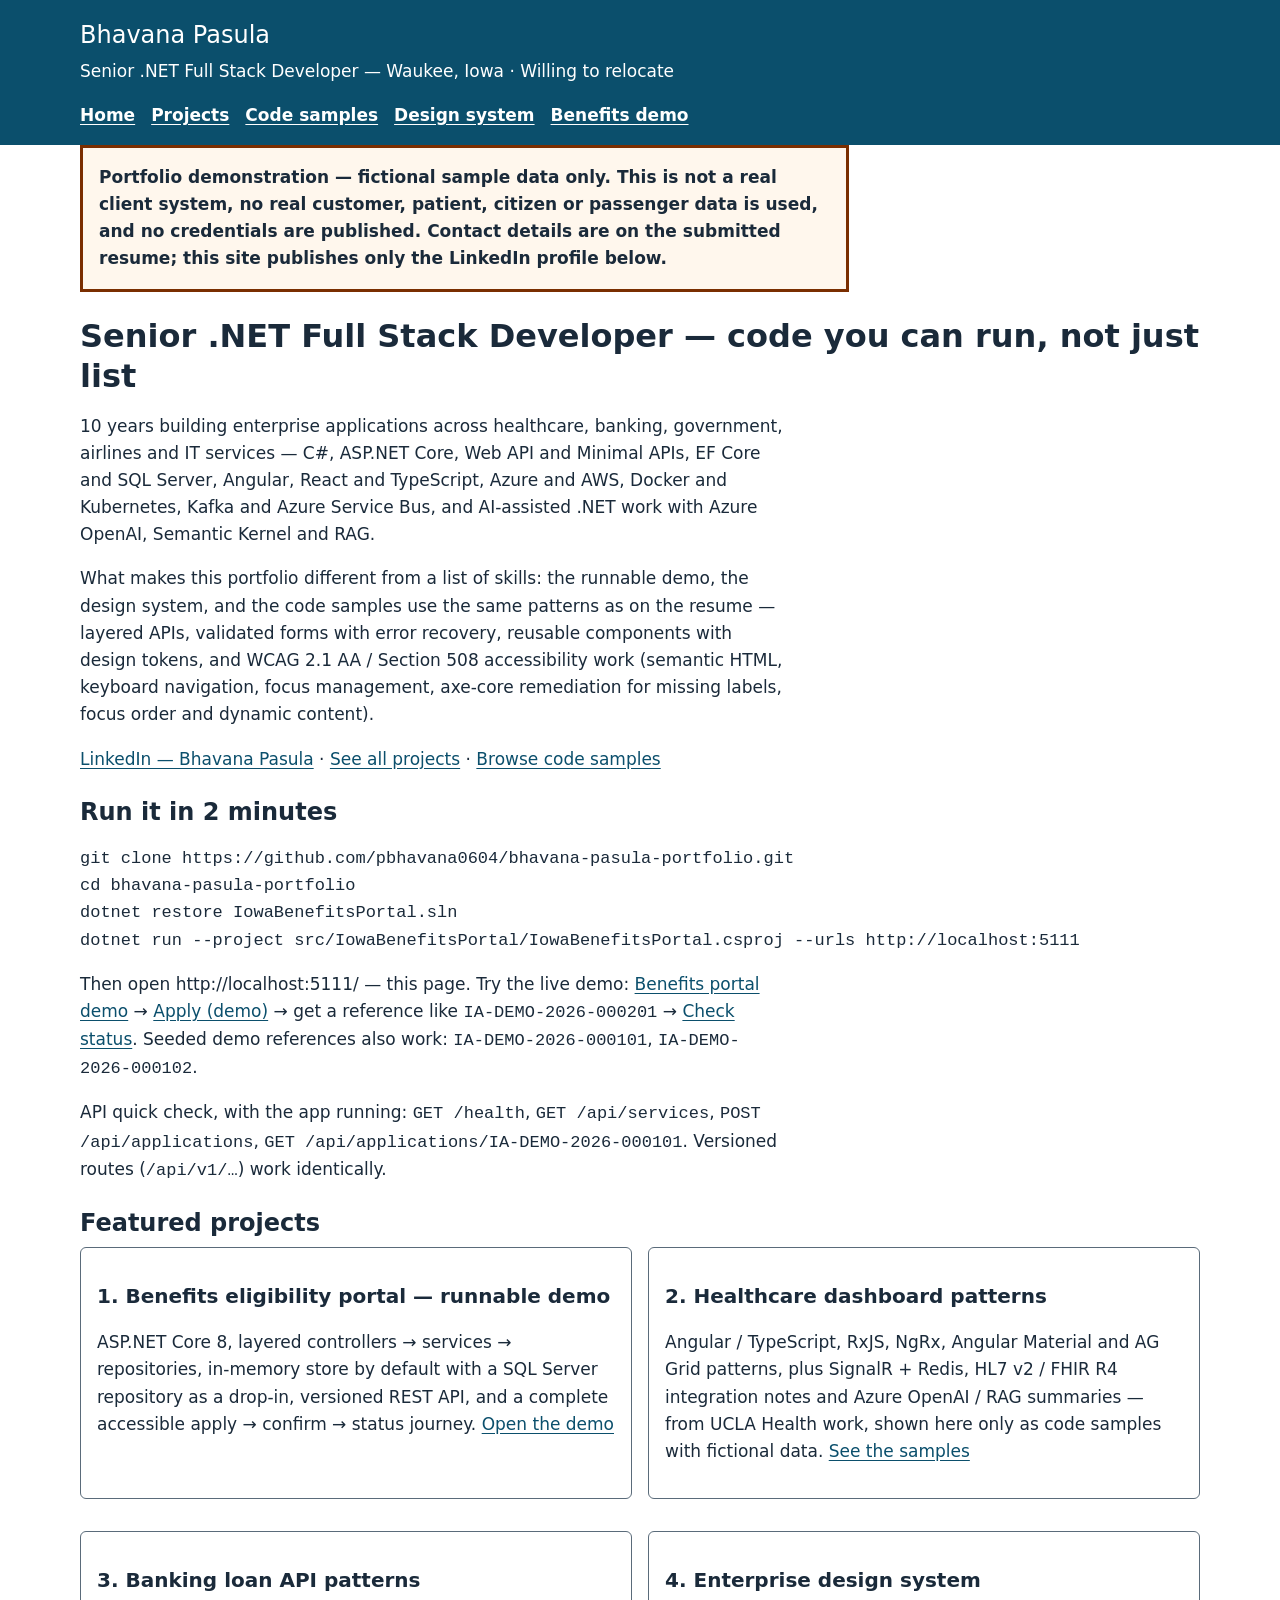
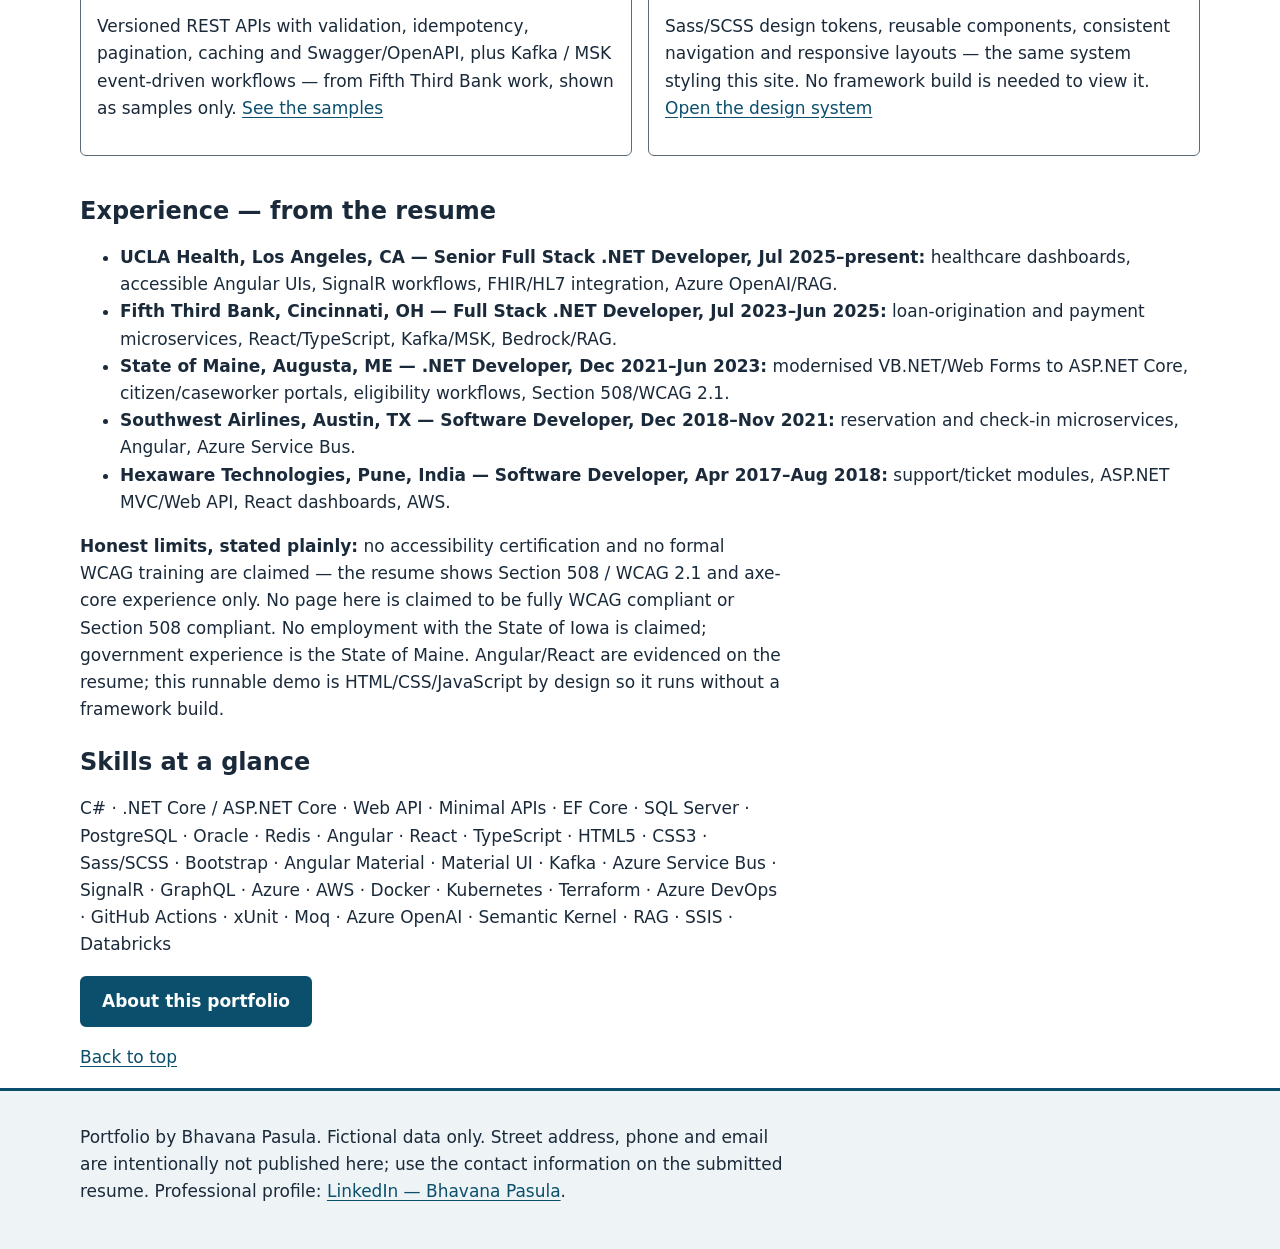
==== src/IowaBenefitsPortal/wwwroot/index.html @ 1b8d2eaa "General portfolio: portfolio home, projects and code samples, runnable benefits demo, design system" ====
<!DOCTYPE html>
<html lang="en">
<head>
<meta charset="utf-8">
<meta name="viewport" content="width=device-width, initial-scale=1">
<title>Bhavana Pasula — Senior .NET Full Stack Developer | Portfolio &amp; Code Samples</title>
<meta name="description" content="Portfolio and code samples by Bhavana Pasula, Senior .NET Full Stack Developer: ASP.NET Core APIs, accessible front-end and design systems, SQL Server, and sample projects from healthcare, banking, government, airline and IT services work. Fictional sample data only.">
<link rel="stylesheet" href="css/main.css">
</head>
<body>
<a class="skip-link" href="#main-content">Skip to main content</a>
<header class="site-header">
  <div class="container">
    <p class="site-title">Bhavana Pasula</p>
    <p class="site-tagline">Senior .NET Full Stack Developer — Waukee, Iowa · Willing to relocate</p>
    <nav class="main-nav" aria-label="Primary">
      <ul>
        <li><a href="index.html" aria-current="page">Home</a></li>
        <li><a href="projects.html">Projects</a></li>
        <li><a href="code-samples.html">Code samples</a></li>
        <li><a href="design-system.html">Design system</a></li>
        <li><a href="benefits.html">Benefits demo</a></li>
      </ul>
    </nav>
  </div>
</header>
<main id="main-content" class="container">
  <p class="demo-notice" role="note">Portfolio demonstration — fictional sample data only. This is not a real client system, no real customer, patient, citizen or passenger data is used, and no credentials are published. Contact details are on the submitted resume; this site publishes only the LinkedIn profile below.</p>
  <h1>Senior .NET Full Stack Developer — code you can run, not just list</h1>
  <p>10 years building enterprise applications across healthcare, banking, government, airlines and IT services — C#, ASP.NET Core, Web API and Minimal APIs, EF Core and SQL Server, Angular, React and TypeScript, Azure and AWS, Docker and Kubernetes, Kafka and Azure Service Bus, and AI-assisted .NET work with Azure OpenAI, Semantic Kernel and RAG.</p>
  <p>What makes this portfolio different from a list of skills: the runnable demo, the design system, and the code samples use the same patterns as on the resume — layered APIs, validated forms with error recovery, reusable components with design tokens, and WCAG 2.1 AA / Section 508 accessibility work (semantic HTML, keyboard navigation, focus management, axe-core remediation for missing labels, focus order and dynamic content).</p>
  <p><a href="https://www.linkedin.com/in/bhavana2708/">LinkedIn — Bhavana Pasula</a> · <a href="projects.html">See all projects</a> · <a href="code-samples.html">Browse code samples</a></p>
  <h2>Run it in 2 minutes</h2>
  <pre><code>git clone https://github.com/pbhavana0604/bhavana-pasula-portfolio.git
cd bhavana-pasula-portfolio
dotnet restore IowaBenefitsPortal.sln
dotnet run --project src/IowaBenefitsPortal/IowaBenefitsPortal.csproj --urls http://localhost:5111</code></pre>
  <p>Then open http://localhost:5111/ — this page. Try the live demo: <a href="benefits.html">Benefits portal demo</a> → <a href="apply.html">Apply (demo)</a> → get a reference like <code>IA-DEMO-2026-000201</code> → <a href="status.html">Check status</a>. Seeded demo references also work: <code>IA-DEMO-2026-000101</code>, <code>IA-DEMO-2026-000102</code>.</p>
  <p>API quick check, with the app running: <code>GET /health</code>, <code>GET /api/services</code>, <code>POST /api/applications</code>, <code>GET /api/applications/IA-DEMO-2026-000101</code>. Versioned routes (<code>/api/v1/…</code>) work identically.</p>
  <h2>Featured projects</h2>
  <div class="card-grid">
    <article class="card"><h3>1. Benefits eligibility portal — runnable demo</h3><p>ASP.NET Core 8, layered controllers → services → repositories, in-memory store by default with a SQL Server repository as a drop-in, versioned REST API, and a complete accessible apply → confirm → status journey. <a href="benefits.html">Open the demo</a></p></article>
    <article class="card"><h3>2. Healthcare dashboard patterns</h3><p>Angular / TypeScript, RxJS, NgRx, Angular Material and AG Grid patterns, plus SignalR + Redis, HL7 v2 / FHIR R4 integration notes and Azure OpenAI / RAG summaries — from UCLA Health work, shown here only as code samples with fictional data. <a href="code-samples.html#healthcare">See the samples</a></p></article>
    <article class="card"><h3>3. Banking loan API patterns</h3><p>Versioned REST APIs with validation, idempotency, pagination, caching and Swagger/OpenAPI, plus Kafka / MSK event-driven workflows — from Fifth Third Bank work, shown as samples only. <a href="code-samples.html#banking">See the samples</a></p></article>
    <article class="card"><h3>4. Enterprise design system</h3><p>Sass/SCSS design tokens, reusable components, consistent navigation and responsive layouts — the same system styling this site. No framework build is needed to view it. <a href="design-system.html">Open the design system</a></p></article>
  </div>
  <h2>Experience — from the resume</h2>
  <ul>
    <li><strong>UCLA Health, Los Angeles, CA — Senior Full Stack .NET Developer, Jul 2025–present:</strong> healthcare dashboards, accessible Angular UIs, SignalR workflows, FHIR/HL7 integration, Azure OpenAI/RAG.</li>
    <li><strong>Fifth Third Bank, Cincinnati, OH — Full Stack .NET Developer, Jul 2023–Jun 2025:</strong> loan-origination and payment microservices, React/TypeScript, Kafka/MSK, Bedrock/RAG.</li>
    <li><strong>State of Maine, Augusta, ME — .NET Developer, Dec 2021–Jun 2023:</strong> modernised VB.NET/Web Forms to ASP.NET Core, citizen/caseworker portals, eligibility workflows, Section 508/WCAG 2.1.</li>
    <li><strong>Southwest Airlines, Austin, TX — Software Developer, Dec 2018–Nov 2021:</strong> reservation and check-in microservices, Angular, Azure Service Bus.</li>
    <li><strong>Hexaware Technologies, Pune, India — Software Developer, Apr 2017–Aug 2018:</strong> support/ticket modules, ASP.NET MVC/Web API, React dashboards, AWS.</li>
  </ul>
  <p><strong>Honest limits, stated plainly:</strong> no accessibility certification and no formal WCAG training are claimed — the resume shows Section 508 / WCAG 2.1 and axe-core experience only. No page here is claimed to be fully WCAG compliant or Section 508 compliant. No employment with the State of Iowa is claimed; government experience is the State of Maine. Angular/React are evidenced on the resume; this runnable demo is HTML/CSS/JavaScript by design so it runs without a framework build.</p>
  <h2>Skills at a glance</h2>
  <p>C# · .NET Core / ASP.NET Core · Web API · Minimal APIs · EF Core · SQL Server · PostgreSQL · Oracle · Redis · Angular · React · TypeScript · HTML5 · CSS3 · Sass/SCSS · Bootstrap · Angular Material · Material UI · Kafka · Azure Service Bus · SignalR · GraphQL · Azure · AWS · Docker · Kubernetes · Terraform · Azure DevOps · GitHub Actions · xUnit · Moq · Azure OpenAI · Semantic Kernel · RAG · SSIS · Databricks</p>
  <button class="btn" type="button" data-dialog-open="about-dialog">About this portfolio</button>
  <dialog id="about-dialog" aria-labelledby="about-dialog-title">
    <h2 id="about-dialog-title">About this portfolio</h2>
    <p>A general portfolio, not built for one job posting. Do not enter real personal information in the demo. The runnable code lives in <code>src/IowaBenefitsPortal/</code>, the front-end source in <code>frontend/scss/</code>, SQL in <code>database/sql/</code>, and extra samples in <code>code-samples/</code>.</p>
    <button class="btn" type="button" data-dialog-close>Close</button>
  </dialog>
  <p><a href="#main-content">Back to top</a></p>
</main>
<div id="live-region" class="visually-hidden" aria-live="polite" role="status"></div>
<footer class="site-footer"><div class="container"><p>Portfolio by Bhavana Pasula. Fictional data only. Street address, phone and email are intentionally not published here; use the contact information on the submitted resume. Professional profile: <a href="https://www.linkedin.com/in/bhavana2708/">LinkedIn — Bhavana Pasula</a>.</p></div></footer>
<script src="js/app.js"></script>
</body>
</html>
---- src/IowaBenefitsPortal/wwwroot/css/main.css ----
@charset "UTF-8";
/* main.css — generated from frontend/scss/main.scss. Do not edit by hand;
   edit the SCSS and re-run the command below. */
*,
*::before,
*::after {
  box-sizing: border-box;
}

body {
  margin: 0;
  font-family: system-ui, -apple-system, "Segoe UI", Roboto, Arial, sans-serif;
  font-size: 1.0625rem;
  line-height: 1.6;
  color: #1a2a3a;
  background: #ffffff;
}

a {
  color: #0b4f6c;
  text-underline-offset: 0.2em;
}

a:hover,
a:focus {
  color: #083a50;
}

:focus {
  outline: 3px solid #b7791f;
  outline-offset: 3px;
}

h1 {
  font-size: 2rem;
  line-height: 1.25;
  margin: 0 0 1rem;
}

h2 {
  font-size: 1.5rem;
  line-height: 1.3;
  margin: 1.5rem 0 0.5rem;
}

h3 {
  font-size: 1.25rem;
  margin: 1rem 0 0.5rem;
}

p {
  max-width: 65ch;
}

.skip-link {
  position: absolute;
  left: -9999px;
  top: 0;
  background: #0b4f6c;
  color: #fff;
  padding: 0.5rem 1rem;
  z-index: 100;
}
.skip-link:focus {
  left: 1rem;
  top: 1rem;
  color: #fff;
}

.site-header {
  background: #0b4f6c;
  color: #fff;
  padding: 1rem 0;
}
.site-header a {
  color: #fff;
}

.container {
  max-width: 72rem;
  margin: 0 auto;
  padding: 0 1rem;
}

.site-title {
  font-size: 1.5rem;
  margin: 0;
}

.site-tagline {
  margin: 0.25rem 0 0;
}

.main-nav ul {
  list-style: none;
  margin: 1rem 0 0;
  padding: 0;
  display: flex;
  flex-wrap: wrap;
  gap: 1rem;
}
.main-nav ul a {
  font-weight: 600;
}

main {
  padding: 1.5rem 0 2rem;
}

.demo-notice {
  border: 3px solid #7a2e00;
  background: #fff7ed;
  padding: 1rem;
  margin: 0 0 1.5rem;
  font-weight: 600;
}

.btn {
  display: inline-block;
  border: 2px solid #0b4f6c;
  background: #0b4f6c;
  color: #fff;
  padding: 0.625rem 1.25rem;
  border-radius: 0.375rem;
  font: inherit;
  font-weight: 700;
  cursor: pointer;
  text-decoration: none;
  text-align: center;
}
.btn:hover, .btn:focus {
  background: #083a50;
  border-color: #083a50;
  color: #fff;
}

.btn-secondary {
  display: inline-block;
  border: 2px solid #ffffff;
  background: #ffffff;
  color: #0b4f6c;
  padding: 0.625rem 1.25rem;
  border-radius: 0.375rem;
  font: inherit;
  font-weight: 700;
  cursor: pointer;
  text-decoration: none;
  text-align: center;
}
.btn-secondary:hover, .btn-secondary:focus {
  background: #eef3f6;
  color: #083a50;
}

.card {
  border: 1px solid #5a6b7a;
  border-radius: 0.375rem;
  padding: 1rem;
  background: #ffffff;
  margin-bottom: 1rem;
}

.card-grid {
  display: grid;
  gap: 1rem;
}
@media (min-width: 48rem) {
  .card-grid {
    grid-template-columns: 1fr 1fr;
  }
}

.field {
  margin-bottom: 1rem;
}
.field label {
  display: block;
  font-weight: 700;
  margin-bottom: 0.25rem;
}
.field input {
  width: 100%;
  max-width: 32rem;
  padding: 0.625rem;
  border: 2px solid #5a6b7a;
  border-radius: 0.375rem;
  font: inherit;
  background: #fff;
  color: #1a2a3a;
}
.field input[aria-invalid=true] {
  border-color: #7f1d1d;
}

.hint {
  color: #33475a;
  font-size: 0.95rem;
  margin: 0.25rem 0 0;
}

.field-error {
  color: #7f1d1d;
  font-weight: 700;
  margin: 0.25rem 0 0;
}

.error-summary {
  border: 3px solid #7f1d1d;
  background: #fdecea;
  padding: 1rem;
  margin: 0 0 1.5rem;
}
.error-summary h2 {
  margin-top: 0;
}
.error-summary a {
  color: #7f1d1d;
}

.alert {
  border: 2px solid;
  padding: 1rem;
  margin: 0 0 1rem;
  border-radius: 0.375rem;
}

.alert-success {
  border-color: #14532d;
  background: #e6f4ea;
  color: #14532d;
}

.alert-error {
  border-color: #7f1d1d;
  background: #fdecea;
  color: #7f1d1d;
}

.alert-info {
  border-color: #0b4f6c;
  background: #eef3f6;
}

.status {
  font-weight: 700;
}
.status::before {
  margin-right: 0.35em;
}

.status-received::before {
  content: "◷ ";
}

.status-inreview::before {
  content: "◐ ";
}

.status-needsinfo::before {
  content: "! ";
}

.status-eligible::before {
  content: "✓ ";
}

table {
  border-collapse: collapse;
  width: 100%;
  margin: 0 0 1rem;
}

th,
td {
  border: 1px solid #5a6b7a;
  padding: 0.5rem;
  text-align: left;
}

th {
  background: #eef3f6;
}

fieldset {
  border: 1px solid #5a6b7a;
  border-radius: 0.375rem;
  padding: 1rem;
  margin: 0 0 1rem;
}

legend {
  font-weight: 700;
  padding: 0 0.5rem;
}

.checkbox-row {
  display: flex;
  gap: 0.5rem;
  align-items: flex-start;
  margin: 0 0 0.5rem;
}
.checkbox-row input {
  width: 1.25rem;
  height: 1.25rem;
  margin-top: 0.25rem;
  flex: none;
}

dialog {
  border: 2px solid #1a2a3a;
  border-radius: 0.375rem;
  padding: 1.5rem;
  max-width: 36rem;
}
dialog::backdrop {
  background: rgba(0, 0, 0, 0.6);
}

.site-footer {
  border-top: 3px solid #0b4f6c;
  padding: 1rem 0 2rem;
  background: #eef3f6;
}

.visually-hidden {
  position: absolute;
  width: 1px;
  height: 1px;
  overflow: hidden;
  clip: rect(0 0 0 0);
  white-space: nowrap;
}

@media (max-width: 30rem) {
  h1 {
    font-size: 1.6rem;
  }
  .main-nav ul {
    flex-direction: column;
    gap: 0.5rem;
  }
}
@media (prefers-reduced-motion: reduce) {
  * {
    scroll-behavior: auto !important;
  }
}

/*# sourceMappingURL=main.css.map */
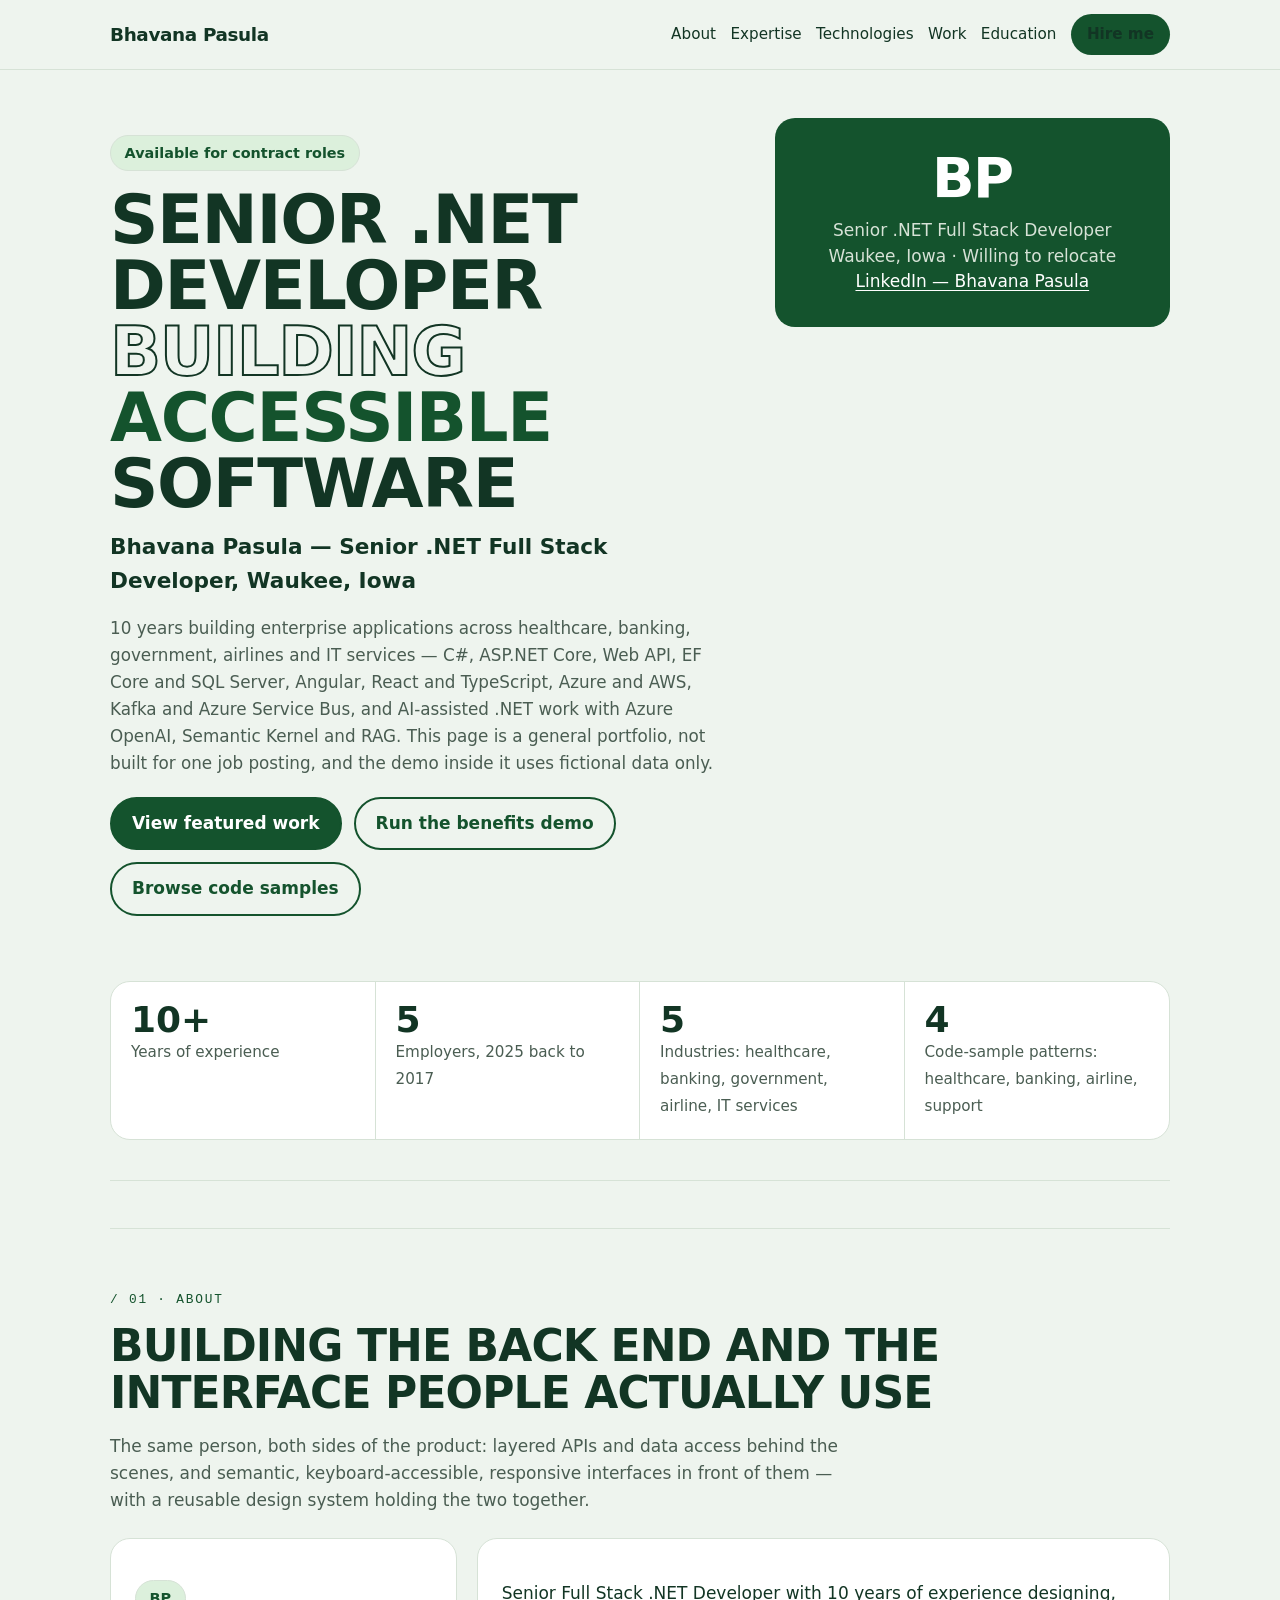
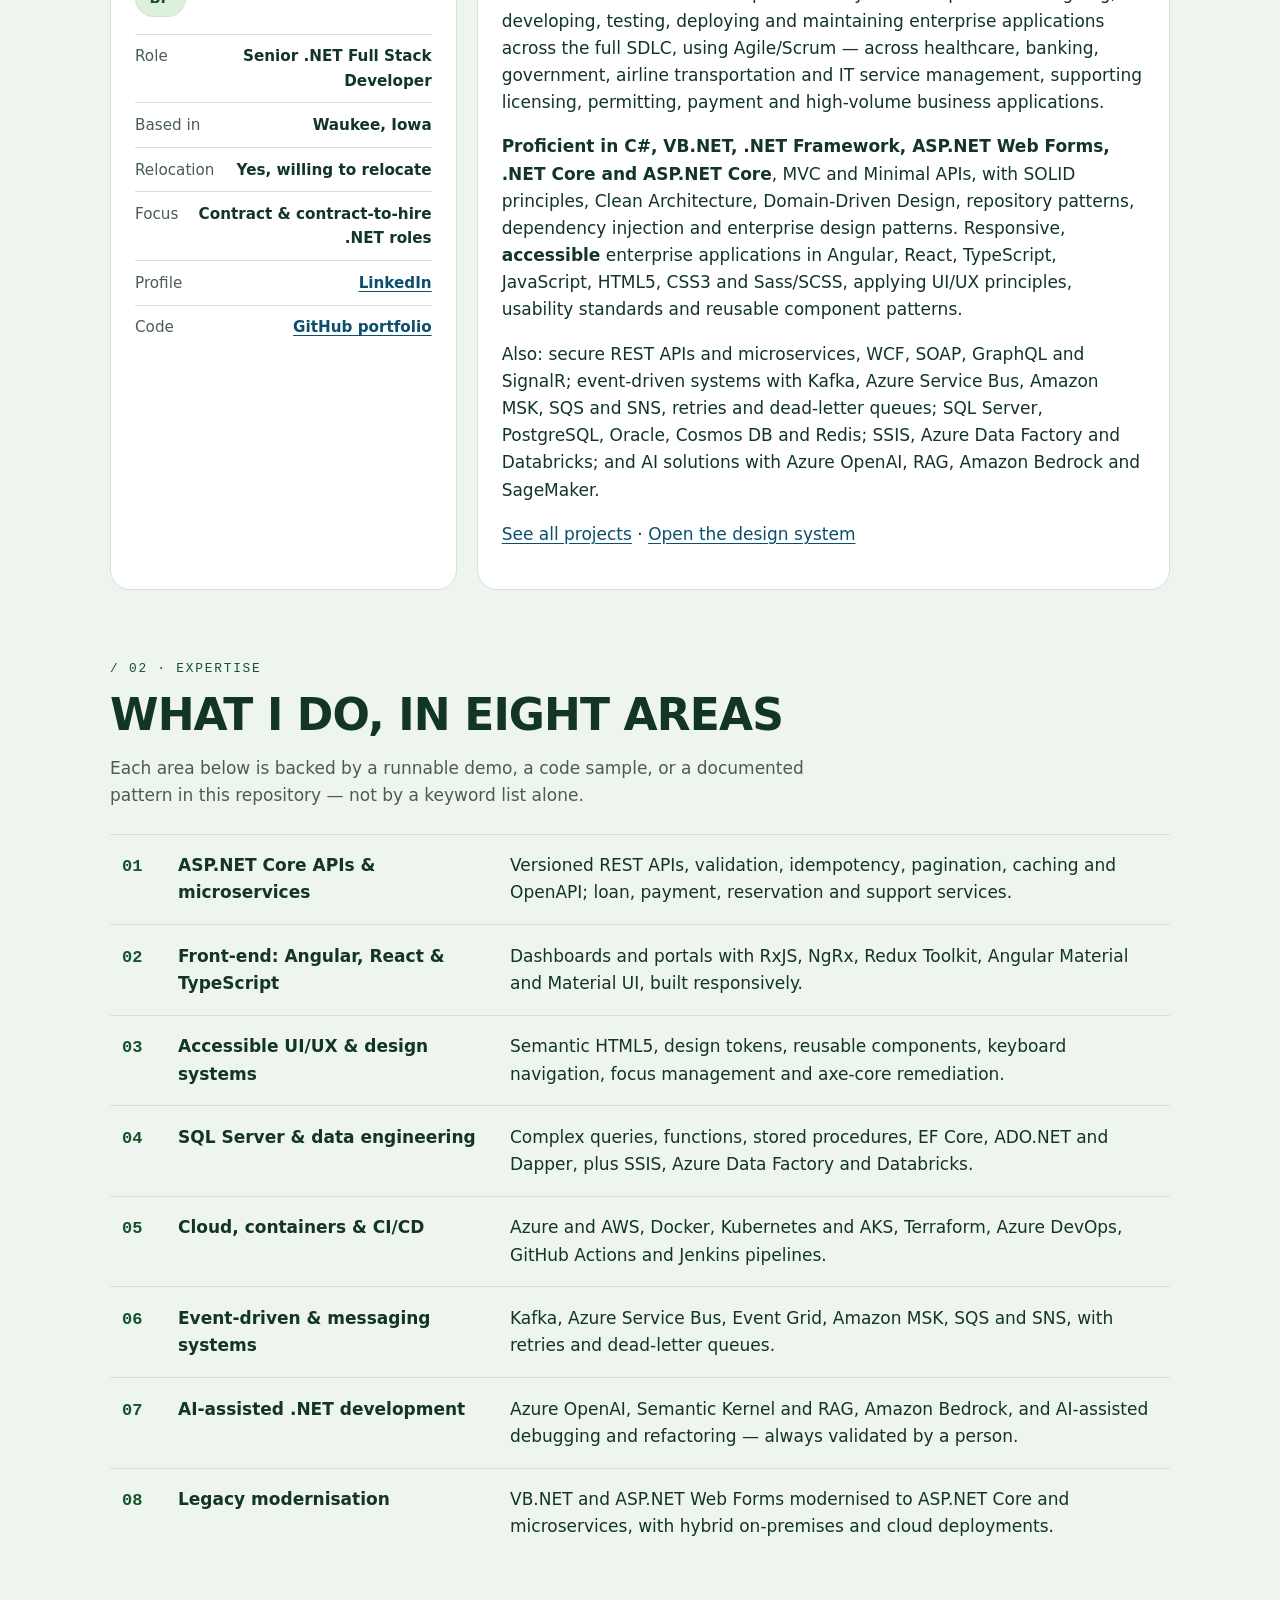
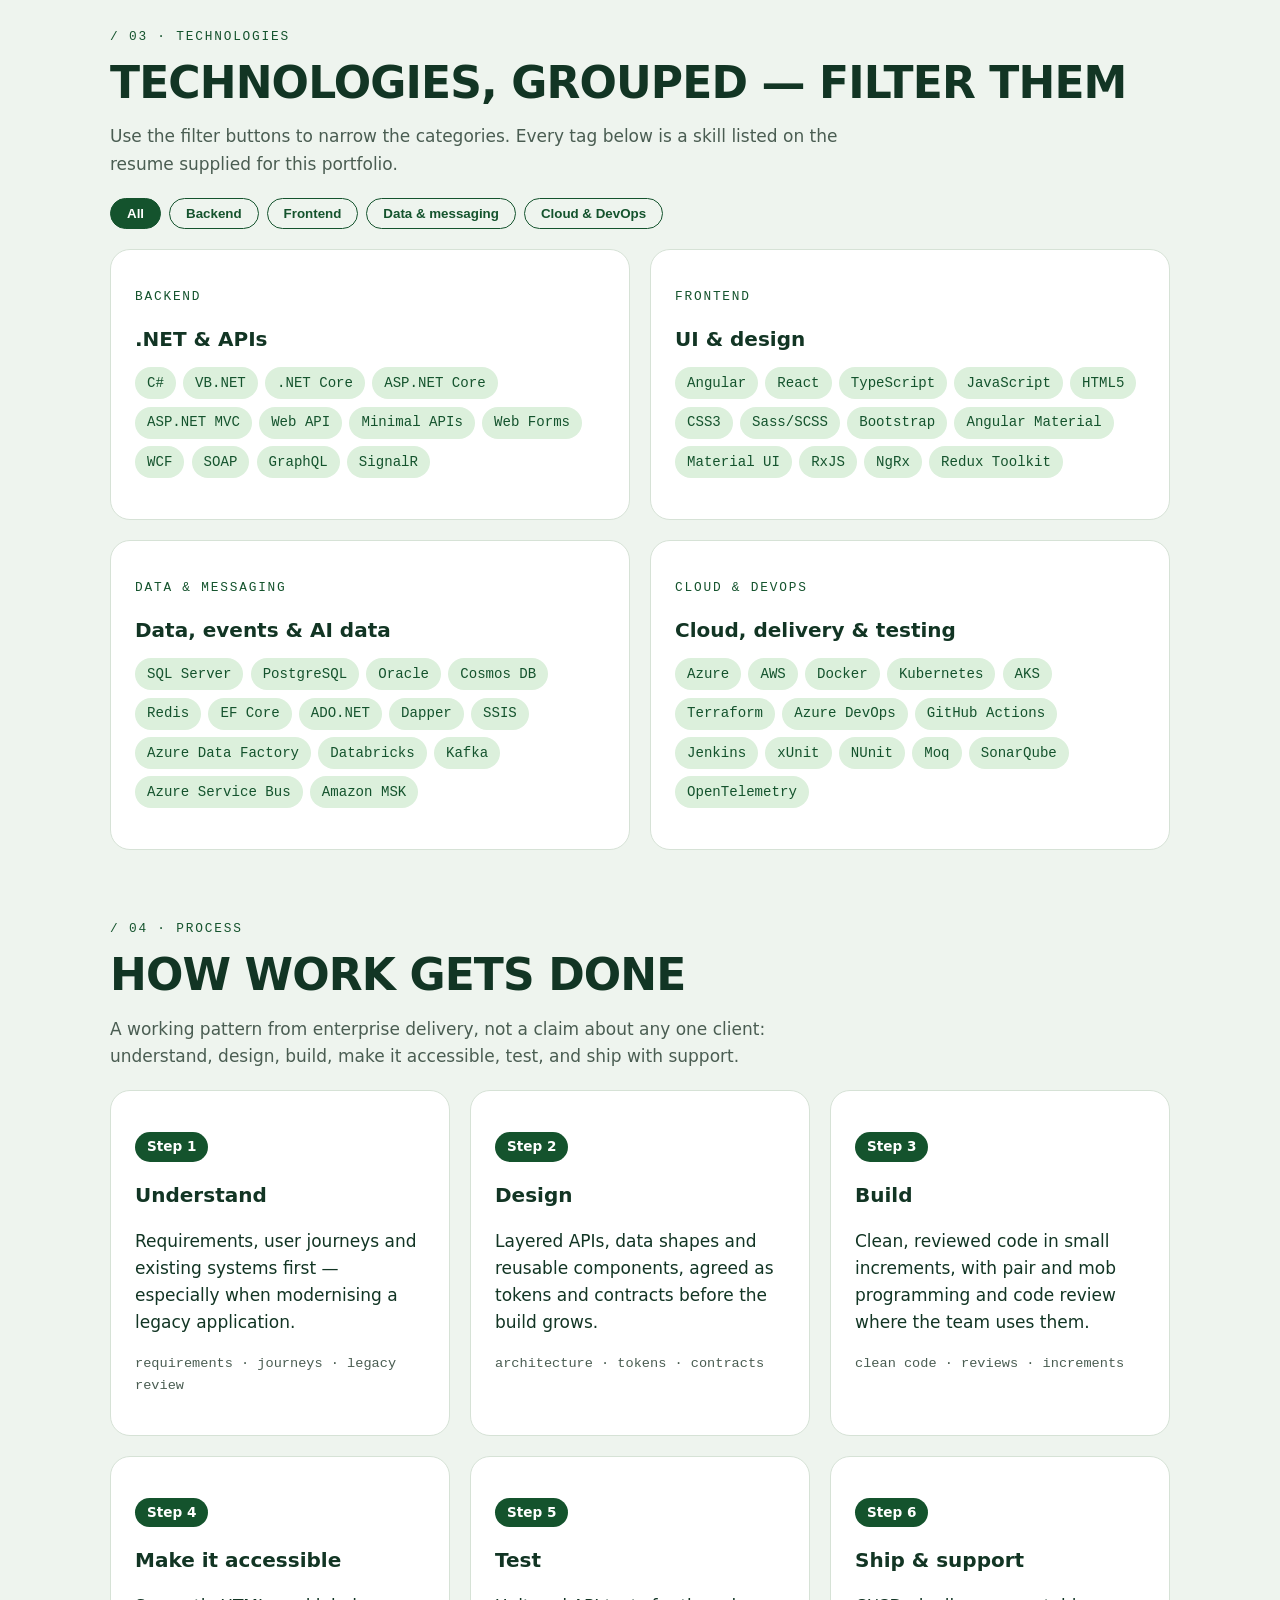
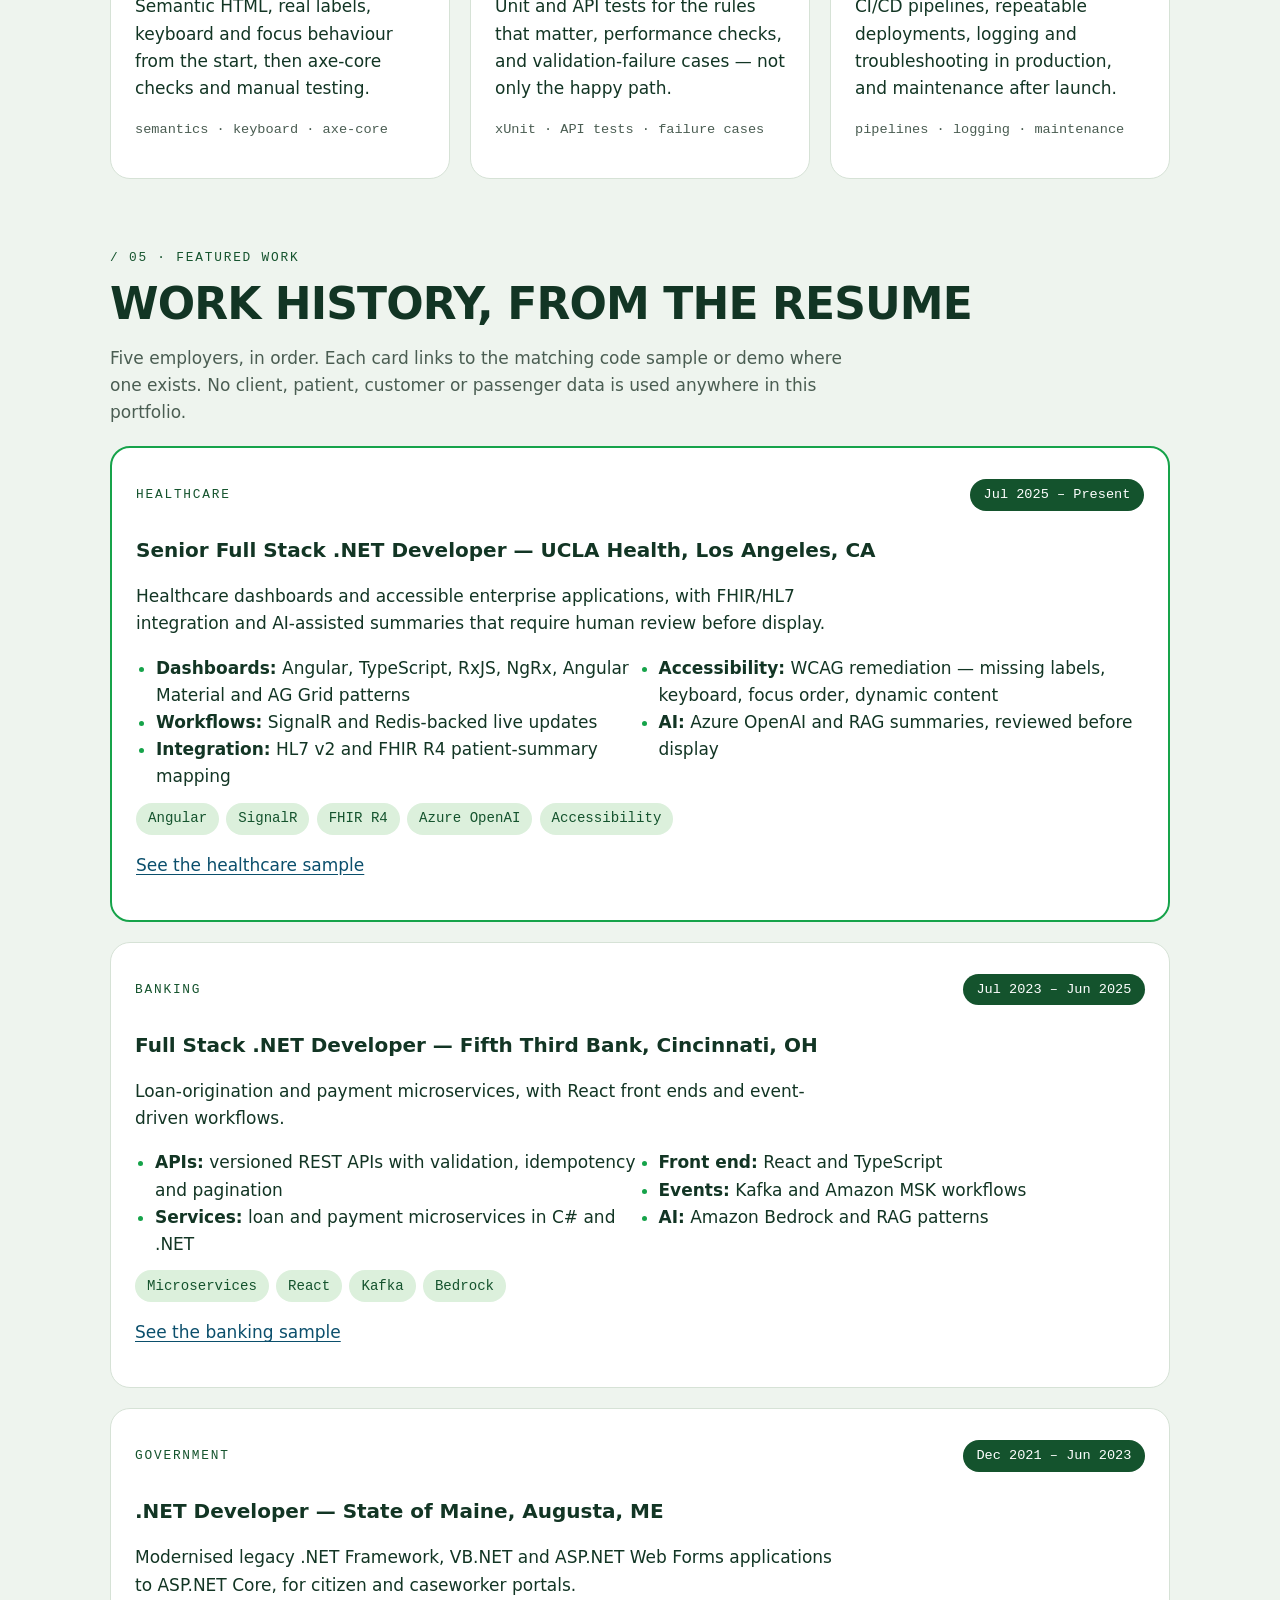
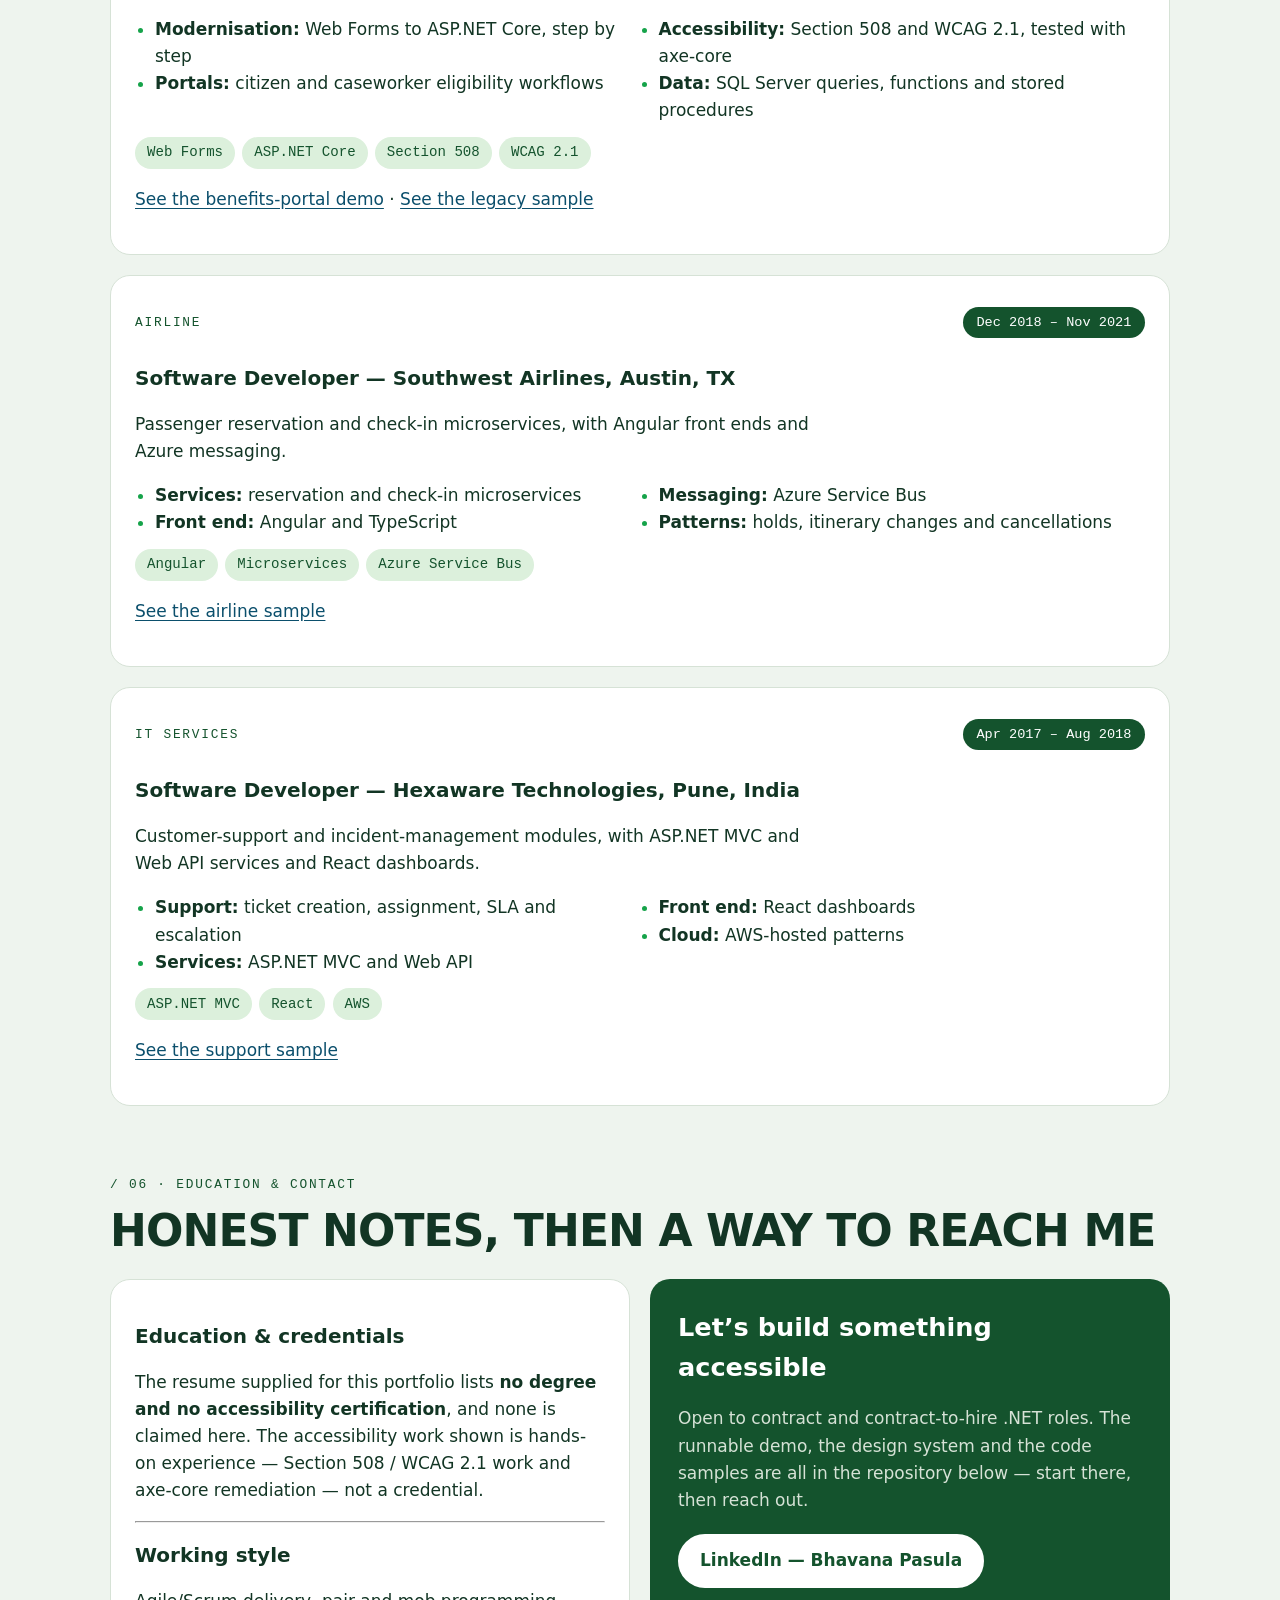
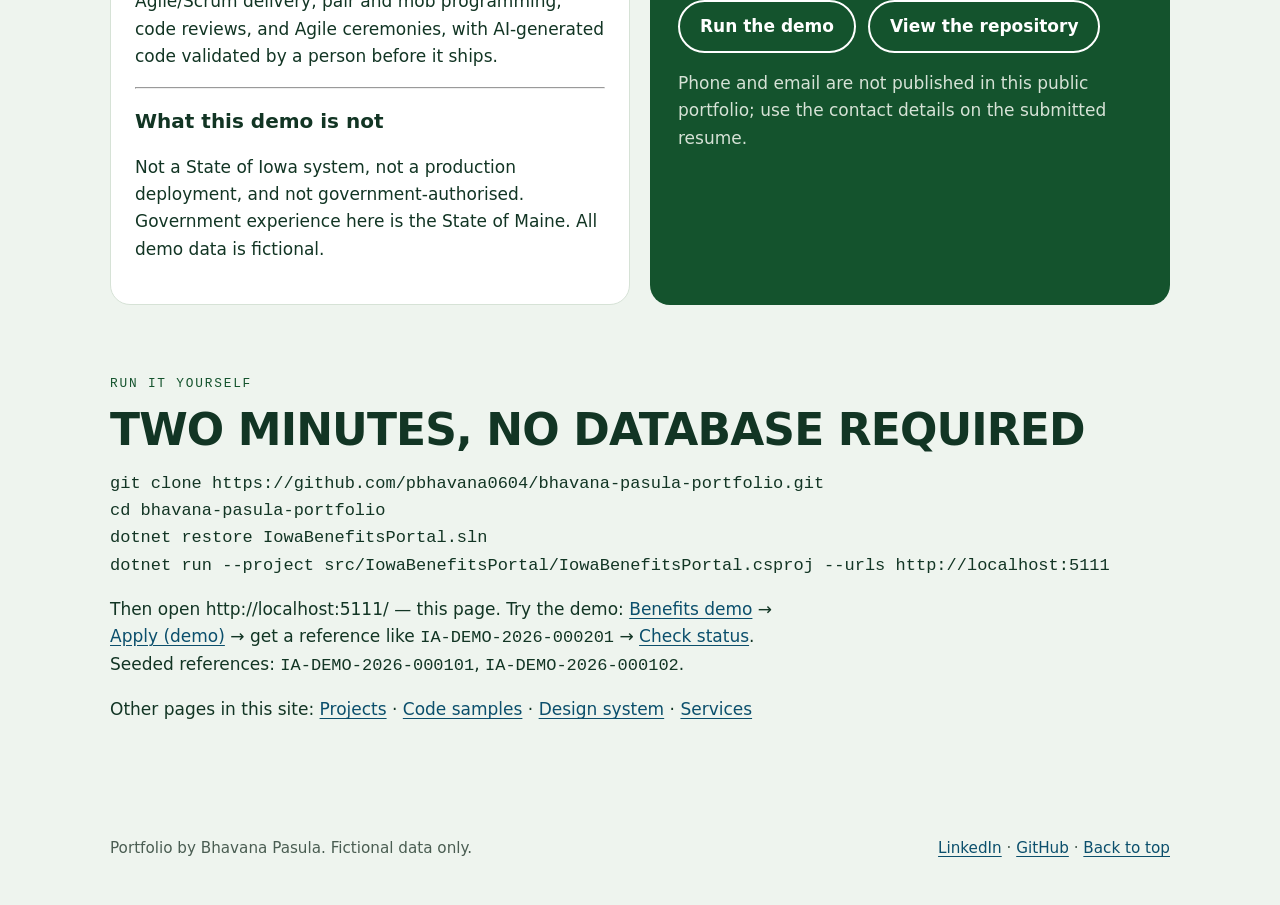
==== commit de25fd5a: "2026-10-28: restyle portfolio home in editorial mint/green single-page style, resume facts only" ====
--- a/src/IowaBenefitsPortal/wwwroot/index.html
+++ b/src/IowaBenefitsPortal/wwwroot/index.html
@@ -6,65 +6,265 @@
 <title>Bhavana Pasula — Senior .NET Full Stack Developer | Portfolio &amp; Code Samples</title>
 <meta name="description" content="Portfolio and code samples by Bhavana Pasula, Senior .NET Full Stack Developer: ASP.NET Core APIs, accessible front-end and design systems, SQL Server, and sample projects from healthcare, banking, government, airline and IT services work. Fictional sample data only.">
 <link rel="stylesheet" href="css/main.css">
+<link rel="stylesheet" href="css/portfolio.css">
 </head>
-<body>
+<body class="pf-page">
 <a class="skip-link" href="#main-content">Skip to main content</a>
-<header class="site-header">
-  <div class="container">
-    <p class="site-title">Bhavana Pasula</p>
-    <p class="site-tagline">Senior .NET Full Stack Developer — Waukee, Iowa · Willing to relocate</p>
-    <nav class="main-nav" aria-label="Primary">
-      <ul>
-        <li><a href="index.html" aria-current="page">Home</a></li>
-        <li><a href="projects.html">Projects</a></li>
-        <li><a href="code-samples.html">Code samples</a></li>
-        <li><a href="design-system.html">Design system</a></li>
-        <li><a href="benefits.html">Benefits demo</a></li>
-      </ul>
+<div class="pf-progress" id="pf-progress" aria-hidden="true"></div>
+<header class="pf-header">
+  <div class="pf-header-inner">
+    <a class="pf-wordmark" href="index.html">Bhavana Pasula</a>
+    <nav class="pf-nav" aria-label="Primary">
+      <a href="#about">About</a>
+      <a href="#expertise">Expertise</a>
+      <a href="#technologies">Technologies</a>
+      <a href="#work">Work</a>
+      <a href="#education">Education</a>
+      <a class="pf-hire" href="#contact">Hire me</a>
     </nav>
   </div>
 </header>
-<main id="main-content" class="container">
-  <p class="demo-notice" role="note">Portfolio demonstration — fictional sample data only. This is not a real client system, no real customer, patient, citizen or passenger data is used, and no credentials are published. Contact details are on the submitted resume; this site publishes only the LinkedIn profile below.</p>
-  <h1>Senior .NET Full Stack Developer — code you can run, not just list</h1>
-  <p>10 years building enterprise applications across healthcare, banking, government, airlines and IT services — C#, ASP.NET Core, Web API and Minimal APIs, EF Core and SQL Server, Angular, React and TypeScript, Azure and AWS, Docker and Kubernetes, Kafka and Azure Service Bus, and AI-assisted .NET work with Azure OpenAI, Semantic Kernel and RAG.</p>
-  <p>What makes this portfolio different from a list of skills: the runnable demo, the design system, and the code samples use the same patterns as on the resume — layered APIs, validated forms with error recovery, reusable components with design tokens, and WCAG 2.1 AA / Section 508 accessibility work (semantic HTML, keyboard navigation, focus management, axe-core remediation for missing labels, focus order and dynamic content).</p>
-  <p><a href="https://www.linkedin.com/in/bhavana2708/">LinkedIn — Bhavana Pasula</a> · <a href="projects.html">See all projects</a> · <a href="code-samples.html">Browse code samples</a></p>
-  <h2>Run it in 2 minutes</h2>
-  <pre><code>git clone https://github.com/pbhavana0604/bhavana-pasula-portfolio.git
+<main id="main-content" class="pf-main">
+  <section class="pf-hero" aria-labelledby="hero-heading">
+    <div>
+      <p><span class="pf-badge">Available for contract roles</span></p>
+      <h1 id="hero-heading">Senior .NET developer<br><span class="pf-outline">building</span> <span id="pf-rotating" class="pf-rotating" aria-hidden="true">accessible</span><br>software</h1>
+      <p class="pf-role">Bhavana Pasula — Senior .NET Full Stack Developer, Waukee, Iowa</p>
+      <p class="pf-lead">10 years building enterprise applications across healthcare, banking, government, airlines and IT services — C#, ASP.NET Core, Web API, EF Core and SQL Server, Angular, React and TypeScript, Azure and AWS, Kafka and Azure Service Bus, and AI-assisted .NET work with Azure OpenAI, Semantic Kernel and RAG. This page is a general portfolio, not built for one job posting, and the demo inside it uses fictional data only.</p>
+      <p class="pf-actions">
+        <a class="pf-btn" href="#work">View featured work</a>
+        <a class="pf-btn pf-btn-outline" href="benefits.html">Run the benefits demo</a>
+        <a class="pf-btn pf-btn-outline" href="code-samples.html">Browse code samples</a>
+      </p>
+    </div>
+    <div class="pf-monogram" aria-label="Bhavana Pasula, initials BP">
+      <strong aria-hidden="true">BP</strong>
+      <p>Senior .NET Full Stack Developer<br>Waukee, Iowa &middot; Willing to relocate<br><a href="https://www.linkedin.com/in/bhavana2708/" style="color:#fff;">LinkedIn — Bhavana Pasula</a></p>
+    </div>
+  </section>
+
+  <section class="pf-stats" aria-label="Career at a glance">
+    <div class="pf-stat"><strong>10+</strong><span>Years of experience</span></div>
+    <div class="pf-stat"><strong>5</strong><span>Employers, 2025 back to 2017</span></div>
+    <div class="pf-stat"><strong>5</strong><span>Industries: healthcare, banking, government, airline, IT services</span></div>
+    <div class="pf-stat"><strong>4</strong><span>Code-sample patterns: healthcare, banking, airline, support</span></div>
+  </section>
+
+  <div class="pf-marquee" aria-hidden="true"><span>C# &diamond; ASP.NET Core &diamond; Angular &diamond; React &diamond; TypeScript &diamond; Azure &diamond; SQL Server &diamond; Accessibility &diamond; Design Systems &diamond; Kafka &diamond; Web API &diamond; EF Core &diamond;&nbsp;</span></div>
+
+  <section class="pf-section" id="about" aria-labelledby="about-heading">
+    <p class="pf-eyebrow">/ 01 &middot; About</p>
+    <h2 id="about-heading">Building the back end and the interface people actually use</h2>
+    <p class="pf-standfirst">The same person, both sides of the product: layered APIs and data access behind the scenes, and semantic, keyboard-accessible, responsive interfaces in front of them — with a reusable design system holding the two together.</p>
+    <div class="pf-two-col">
+      <div class="pf-card">
+        <p><span class="pf-badge">BP</span></p>
+        <ul class="pf-facts">
+          <li><span>Role</span><span>Senior .NET Full Stack Developer</span></li>
+          <li><span>Based in</span><span>Waukee, Iowa</span></li>
+          <li><span>Relocation</span><span>Yes, willing to relocate</span></li>
+          <li><span>Focus</span><span>Contract &amp; contract-to-hire .NET roles</span></li>
+          <li><span>Profile</span><span><a href="https://www.linkedin.com/in/bhavana2708/">LinkedIn</a></span></li>
+          <li><span>Code</span><span><a href="https://github.com/pbhavana0604/bhavana-pasula-portfolio">GitHub portfolio</a></span></li>
+        </ul>
+      </div>
+      <div class="pf-card">
+        <p>Senior Full Stack .NET Developer with 10 years of experience designing, developing, testing, deploying and maintaining enterprise applications across the full SDLC, using Agile/Scrum — across healthcare, banking, government, airline transportation and IT service management, supporting licensing, permitting, payment and high-volume business applications.</p>
+        <p><strong>Proficient in C#, VB.NET, .NET Framework, ASP.NET Web Forms, .NET Core and ASP.NET Core</strong>, MVC and Minimal APIs, with SOLID principles, Clean Architecture, Domain-Driven Design, repository patterns, dependency injection and enterprise design patterns. Responsive, <strong>accessible</strong> enterprise applications in Angular, React, TypeScript, JavaScript, HTML5, CSS3 and Sass/SCSS, applying UI/UX principles, usability standards and reusable component patterns.</p>
+        <p>Also: secure REST APIs and microservices, WCF, SOAP, GraphQL and SignalR; event-driven systems with Kafka, Azure Service Bus, Amazon MSK, SQS and SNS, retries and dead-letter queues; SQL Server, PostgreSQL, Oracle, Cosmos DB and Redis; SSIS, Azure Data Factory and Databricks; and AI solutions with Azure OpenAI, RAG, Amazon Bedrock and SageMaker.</p>
+        <p><a href="projects.html">See all projects</a> &middot; <a href="design-system.html">Open the design system</a></p>
+      </div>
+    </div>
+  </section>
+
+  <section class="pf-section" id="expertise" aria-labelledby="expertise-heading">
+    <p class="pf-eyebrow">/ 02 &middot; Expertise</p>
+    <h2 id="expertise-heading">What I do, in eight areas</h2>
+    <p class="pf-standfirst">Each area below is backed by a runnable demo, a code sample, or a documented pattern in this repository — not by a keyword list alone.</p>
+    <ol class="pf-expertise">
+      <li><span class="pf-num">01</span><strong>ASP.NET Core APIs &amp; microservices</strong><span>Versioned REST APIs, validation, idempotency, pagination, caching and OpenAPI; loan, payment, reservation and support services.</span></li>
+      <li><span class="pf-num">02</span><strong>Front-end: Angular, React &amp; TypeScript</strong><span>Dashboards and portals with RxJS, NgRx, Redux Toolkit, Angular Material and Material UI, built responsively.</span></li>
+      <li><span class="pf-num">03</span><strong>Accessible UI/UX &amp; design systems</strong><span>Semantic HTML5, design tokens, reusable components, keyboard navigation, focus management and axe-core remediation.</span></li>
+      <li><span class="pf-num">04</span><strong>SQL Server &amp; data engineering</strong><span>Complex queries, functions, stored procedures, EF Core, ADO.NET and Dapper, plus SSIS, Azure Data Factory and Databricks.</span></li>
+      <li><span class="pf-num">05</span><strong>Cloud, containers &amp; CI/CD</strong><span>Azure and AWS, Docker, Kubernetes and AKS, Terraform, Azure DevOps, GitHub Actions and Jenkins pipelines.</span></li>
+      <li><span class="pf-num">06</span><strong>Event-driven &amp; messaging systems</strong><span>Kafka, Azure Service Bus, Event Grid, Amazon MSK, SQS and SNS, with retries and dead-letter queues.</span></li>
+      <li><span class="pf-num">07</span><strong>AI-assisted .NET development</strong><span>Azure OpenAI, Semantic Kernel and RAG, Amazon Bedrock, and AI-assisted debugging and refactoring — always validated by a person.</span></li>
+      <li><span class="pf-num">08</span><strong>Legacy modernisation</strong><span>VB.NET and ASP.NET Web Forms modernised to ASP.NET Core and microservices, with hybrid on-premises and cloud deployments.</span></li>
+    </ol>
+  </section>
+
+  <section class="pf-section" id="technologies" aria-labelledby="technologies-heading">
+    <p class="pf-eyebrow">/ 03 &middot; Technologies</p>
+    <h2 id="technologies-heading">Technologies, grouped — filter them</h2>
+    <p class="pf-standfirst">Use the filter buttons to narrow the categories. Every tag below is a skill listed on the resume supplied for this portfolio.</p>
+    <div class="pf-filter" role="group" aria-label="Filter technology categories">
+      <button class="pf-pill" type="button" data-pf-filter="all" aria-pressed="true">All</button>
+      <button class="pf-pill" type="button" data-pf-filter="backend" aria-pressed="false">Backend</button>
+      <button class="pf-pill" type="button" data-pf-filter="frontend" aria-pressed="false">Frontend</button>
+      <button class="pf-pill" type="button" data-pf-filter="data" aria-pressed="false">Data &amp; messaging</button>
+      <button class="pf-pill" type="button" data-pf-filter="cloud" aria-pressed="false">Cloud &amp; DevOps</button>
+    </div>
+    <p id="pf-filter-live" aria-live="polite"></p>
+    <div class="pf-grid">
+      <div class="pf-card" data-pf-category="backend">
+        <p class="pf-eyebrow">Backend</p>
+        <h3>.NET &amp; APIs</h3>
+        <p class="pf-tags"><span class="pf-tag">C#</span><span class="pf-tag">VB.NET</span><span class="pf-tag">.NET Core</span><span class="pf-tag">ASP.NET Core</span><span class="pf-tag">ASP.NET MVC</span><span class="pf-tag">Web API</span><span class="pf-tag">Minimal APIs</span><span class="pf-tag">Web Forms</span><span class="pf-tag">WCF</span><span class="pf-tag">SOAP</span><span class="pf-tag">GraphQL</span><span class="pf-tag">SignalR</span></p>
+      </div>
+      <div class="pf-card" data-pf-category="frontend">
+        <p class="pf-eyebrow">Frontend</p>
+        <h3>UI &amp; design</h3>
+        <p class="pf-tags"><span class="pf-tag">Angular</span><span class="pf-tag">React</span><span class="pf-tag">TypeScript</span><span class="pf-tag">JavaScript</span><span class="pf-tag">HTML5</span><span class="pf-tag">CSS3</span><span class="pf-tag">Sass/SCSS</span><span class="pf-tag">Bootstrap</span><span class="pf-tag">Angular Material</span><span class="pf-tag">Material UI</span><span class="pf-tag">RxJS</span><span class="pf-tag">NgRx</span><span class="pf-tag">Redux Toolkit</span></p>
+      </div>
+      <div class="pf-card" data-pf-category="data">
+        <p class="pf-eyebrow">Data &amp; messaging</p>
+        <h3>Data, events &amp; AI data</h3>
+        <p class="pf-tags"><span class="pf-tag">SQL Server</span><span class="pf-tag">PostgreSQL</span><span class="pf-tag">Oracle</span><span class="pf-tag">Cosmos DB</span><span class="pf-tag">Redis</span><span class="pf-tag">EF Core</span><span class="pf-tag">ADO.NET</span><span class="pf-tag">Dapper</span><span class="pf-tag">SSIS</span><span class="pf-tag">Azure Data Factory</span><span class="pf-tag">Databricks</span><span class="pf-tag">Kafka</span><span class="pf-tag">Azure Service Bus</span><span class="pf-tag">Amazon MSK</span></p>
+      </div>
+      <div class="pf-card" data-pf-category="cloud">
+        <p class="pf-eyebrow">Cloud &amp; DevOps</p>
+        <h3>Cloud, delivery &amp; testing</h3>
+        <p class="pf-tags"><span class="pf-tag">Azure</span><span class="pf-tag">AWS</span><span class="pf-tag">Docker</span><span class="pf-tag">Kubernetes</span><span class="pf-tag">AKS</span><span class="pf-tag">Terraform</span><span class="pf-tag">Azure DevOps</span><span class="pf-tag">GitHub Actions</span><span class="pf-tag">Jenkins</span><span class="pf-tag">xUnit</span><span class="pf-tag">NUnit</span><span class="pf-tag">Moq</span><span class="pf-tag">SonarQube</span><span class="pf-tag">OpenTelemetry</span></p>
+      </div>
+    </div>
+  </section>
+
+  <section class="pf-section" aria-labelledby="process-heading">
+    <p class="pf-eyebrow">/ 04 &middot; Process</p>
+    <h2 id="process-heading">How work gets done</h2>
+    <p class="pf-standfirst">A working pattern from enterprise delivery, not a claim about any one client: understand, design, build, make it accessible, test, and ship with support.</p>
+    <div class="pf-grid pf-grid-3">
+      <div class="pf-card"><p><span class="pf-step-pill">Step 1</span></p><h3>Understand</h3><p>Requirements, user journeys and existing systems first — especially when modernising a legacy application.</p><p class="pf-keywords">requirements &middot; journeys &middot; legacy review</p></div>
+      <div class="pf-card"><p><span class="pf-step-pill">Step 2</span></p><h3>Design</h3><p>Layered APIs, data shapes and reusable components, agreed as tokens and contracts before the build grows.</p><p class="pf-keywords">architecture &middot; tokens &middot; contracts</p></div>
+      <div class="pf-card"><p><span class="pf-step-pill">Step 3</span></p><h3>Build</h3><p>Clean, reviewed code in small increments, with pair and mob programming and code review where the team uses them.</p><p class="pf-keywords">clean code &middot; reviews &middot; increments</p></div>
+      <div class="pf-card"><p><span class="pf-step-pill">Step 4</span></p><h3>Make it accessible</h3><p>Semantic HTML, real labels, keyboard and focus behaviour from the start, then axe-core checks and manual testing.</p><p class="pf-keywords">semantics &middot; keyboard &middot; axe-core</p></div>
+      <div class="pf-card"><p><span class="pf-step-pill">Step 5</span></p><h3>Test</h3><p>Unit and API tests for the rules that matter, performance checks, and validation-failure cases — not only the happy path.</p><p class="pf-keywords">xUnit &middot; API tests &middot; failure cases</p></div>
+      <div class="pf-card"><p><span class="pf-step-pill">Step 6</span></p><h3>Ship &amp; support</h3><p>CI/CD pipelines, repeatable deployments, logging and troubleshooting in production, and maintenance after launch.</p><p class="pf-keywords">pipelines &middot; logging &middot; maintenance</p></div>
+    </div>
+  </section>
+
+  <section class="pf-section" id="work" aria-labelledby="work-heading">
+    <p class="pf-eyebrow">/ 05 &middot; Featured work</p>
+    <h2 id="work-heading">Work history, from the resume</h2>
+    <p class="pf-standfirst">Five employers, in order. Each card links to the matching code sample or demo where one exists. No client, patient, customer or passenger data is used anywhere in this portfolio.</p>
+
+    <article class="pf-card pf-work-card pf-card-featured">
+      <div class="pf-work-head"><p class="pf-eyebrow">Healthcare</p><span class="pf-date">Jul 2025 – Present</span></div>
+      <h3>Senior Full Stack .NET Developer — UCLA Health, Los Angeles, CA</h3>
+      <p>Healthcare dashboards and accessible enterprise applications, with FHIR/HL7 integration and AI-assisted summaries that require human review before display.</p>
+      <ul class="pf-bullets">
+        <li><strong>Dashboards:</strong> Angular, TypeScript, RxJS, NgRx, Angular Material and AG Grid patterns</li>
+        <li><strong>Workflows:</strong> SignalR and Redis-backed live updates</li>
+        <li><strong>Integration:</strong> HL7 v2 and FHIR R4 patient-summary mapping</li>
+        <li><strong>Accessibility:</strong> WCAG remediation — missing labels, keyboard, focus order, dynamic content</li>
+        <li><strong>AI:</strong> Azure OpenAI and RAG summaries, reviewed before display</li>
+      </ul>
+      <p class="pf-tags"><span class="pf-tag">Angular</span><span class="pf-tag">SignalR</span><span class="pf-tag">FHIR R4</span><span class="pf-tag">Azure OpenAI</span><span class="pf-tag">Accessibility</span></p>
+      <p><a href="code-samples.html#healthcare">See the healthcare sample</a></p>
+    </article>
+
+    <article class="pf-card pf-work-card">
+      <div class="pf-work-head"><p class="pf-eyebrow">Banking</p><span class="pf-date">Jul 2023 – Jun 2025</span></div>
+      <h3>Full Stack .NET Developer — Fifth Third Bank, Cincinnati, OH</h3>
+      <p>Loan-origination and payment microservices, with React front ends and event-driven workflows.</p>
+      <ul class="pf-bullets">
+        <li><strong>APIs:</strong> versioned REST APIs with validation, idempotency and pagination</li>
+        <li><strong>Services:</strong> loan and payment microservices in C# and .NET</li>
+        <li><strong>Front end:</strong> React and TypeScript</li>
+        <li><strong>Events:</strong> Kafka and Amazon MSK workflows</li>
+        <li><strong>AI:</strong> Amazon Bedrock and RAG patterns</li>
+      </ul>
+      <p class="pf-tags"><span class="pf-tag">Microservices</span><span class="pf-tag">React</span><span class="pf-tag">Kafka</span><span class="pf-tag">Bedrock</span></p>
+      <p><a href="code-samples.html#banking">See the banking sample</a></p>
+    </article>
+
+    <article class="pf-card pf-work-card">
+      <div class="pf-work-head"><p class="pf-eyebrow">Government</p><span class="pf-date">Dec 2021 – Jun 2023</span></div>
+      <h3>.NET Developer — State of Maine, Augusta, ME</h3>
+      <p>Modernised legacy .NET Framework, VB.NET and ASP.NET Web Forms applications to ASP.NET Core, for citizen and caseworker portals.</p>
+      <ul class="pf-bullets">
+        <li><strong>Modernisation:</strong> Web Forms to ASP.NET Core, step by step</li>
+        <li><strong>Portals:</strong> citizen and caseworker eligibility workflows</li>
+        <li><strong>Accessibility:</strong> Section 508 and WCAG 2.1, tested with axe-core</li>
+        <li><strong>Data:</strong> SQL Server queries, functions and stored procedures</li>
+      </ul>
+      <p class="pf-tags"><span class="pf-tag">Web Forms</span><span class="pf-tag">ASP.NET Core</span><span class="pf-tag">Section 508</span><span class="pf-tag">WCAG 2.1</span></p>
+      <p><a href="benefits.html">See the benefits-portal demo</a> &middot; <a href="code-samples.html#legacy">See the legacy sample</a></p>
+    </article>
+
+    <article class="pf-card pf-work-card">
+      <div class="pf-work-head"><p class="pf-eyebrow">Airline</p><span class="pf-date">Dec 2018 – Nov 2021</span></div>
+      <h3>Software Developer — Southwest Airlines, Austin, TX</h3>
+      <p>Passenger reservation and check-in microservices, with Angular front ends and Azure messaging.</p>
+      <ul class="pf-bullets">
+        <li><strong>Services:</strong> reservation and check-in microservices</li>
+        <li><strong>Front end:</strong> Angular and TypeScript</li>
+        <li><strong>Messaging:</strong> Azure Service Bus</li>
+        <li><strong>Patterns:</strong> holds, itinerary changes and cancellations</li>
+      </ul>
+      <p class="pf-tags"><span class="pf-tag">Angular</span><span class="pf-tag">Microservices</span><span class="pf-tag">Azure Service Bus</span></p>
+      <p><a href="code-samples.html#airline">See the airline sample</a></p>
+    </article>
+
+    <article class="pf-card pf-work-card">
+      <div class="pf-work-head"><p class="pf-eyebrow">IT services</p><span class="pf-date">Apr 2017 – Aug 2018</span></div>
+      <h3>Software Developer — Hexaware Technologies, Pune, India</h3>
+      <p>Customer-support and incident-management modules, with ASP.NET MVC and Web API services and React dashboards.</p>
+      <ul class="pf-bullets">
+        <li><strong>Support:</strong> ticket creation, assignment, SLA and escalation</li>
+        <li><strong>Services:</strong> ASP.NET MVC and Web API</li>
+        <li><strong>Front end:</strong> React dashboards</li>
+        <li><strong>Cloud:</strong> AWS-hosted patterns</li>
+      </ul>
+      <p class="pf-tags"><span class="pf-tag">ASP.NET MVC</span><span class="pf-tag">React</span><span class="pf-tag">AWS</span></p>
+      <p><a href="code-samples.html#support">See the support sample</a></p>
+    </article>
+  </section>
+
+  <section class="pf-section" id="education" aria-labelledby="education-heading">
+    <p class="pf-eyebrow">/ 06 &middot; Education &amp; contact</p>
+    <h2 id="education-heading">Honest notes, then a way to reach me</h2>
+    <div class="pf-two-col pf-two-col-even">
+      <div class="pf-card">
+        <h3>Education &amp; credentials</h3>
+        <p>The resume supplied for this portfolio lists <strong>no degree and no accessibility certification</strong>, and none is claimed here. The accessibility work shown is hands-on experience — Section 508 / WCAG 2.1 work and axe-core remediation — not a credential.</p>
+        <hr>
+        <h3>Working style</h3>
+        <p>Agile/Scrum delivery, pair and mob programming, code reviews, and Agile ceremonies, with AI-generated code validated by a person before it ships.</p>
+        <hr>
+        <h3>What this demo is not</h3>
+        <p>Not a State of Iowa system, not a production deployment, and not government-authorised. Government experience here is the State of Maine. All demo data is fictional.</p>
+      </div>
+      <div class="pf-contact" id="contact">
+        <h3>Let&rsquo;s build something accessible</h3>
+        <p>Open to contract and contract-to-hire .NET roles. The runnable demo, the design system and the code samples are all in the repository below — start there, then reach out.</p>
+        <p class="pf-actions">
+          <a class="pf-btn" href="https://www.linkedin.com/in/bhavana2708/">LinkedIn — Bhavana Pasula</a>
+          <a class="pf-btn pf-btn-outline" href="benefits.html">Run the demo</a>
+          <a class="pf-btn pf-btn-outline" href="https://github.com/pbhavana0604/bhavana-pasula-portfolio">View the repository</a>
+        </p>
+        <p>Phone and email are not published in this public portfolio; use the contact details on the submitted resume.</p>
+      </div>
+    </div>
+  </section>
+
+  <section class="pf-section" aria-labelledby="run-heading">
+    <p class="pf-eyebrow">Run it yourself</p>
+    <h2 id="run-heading">Two minutes, no database required</h2>
+    <pre><code>git clone https://github.com/pbhavana0604/bhavana-pasula-portfolio.git
 cd bhavana-pasula-portfolio
 dotnet restore IowaBenefitsPortal.sln
 dotnet run --project src/IowaBenefitsPortal/IowaBenefitsPortal.csproj --urls http://localhost:5111</code></pre>
-  <p>Then open http://localhost:5111/ — this page. Try the live demo: <a href="benefits.html">Benefits portal demo</a> → <a href="apply.html">Apply (demo)</a> → get a reference like <code>IA-DEMO-2026-000201</code> → <a href="status.html">Check status</a>. Seeded demo references also work: <code>IA-DEMO-2026-000101</code>, <code>IA-DEMO-2026-000102</code>.</p>
-  <p>API quick check, with the app running: <code>GET /health</code>, <code>GET /api/services</code>, <code>POST /api/applications</code>, <code>GET /api/applications/IA-DEMO-2026-000101</code>. Versioned routes (<code>/api/v1/…</code>) work identically.</p>
-  <h2>Featured projects</h2>
-  <div class="card-grid">
-    <article class="card"><h3>1. Benefits eligibility portal — runnable demo</h3><p>ASP.NET Core 8, layered controllers → services → repositories, in-memory store by default with a SQL Server repository as a drop-in, versioned REST API, and a complete accessible apply → confirm → status journey. <a href="benefits.html">Open the demo</a></p></article>
-    <article class="card"><h3>2. Healthcare dashboard patterns</h3><p>Angular / TypeScript, RxJS, NgRx, Angular Material and AG Grid patterns, plus SignalR + Redis, HL7 v2 / FHIR R4 integration notes and Azure OpenAI / RAG summaries — from UCLA Health work, shown here only as code samples with fictional data. <a href="code-samples.html#healthcare">See the samples</a></p></article>
-    <article class="card"><h3>3. Banking loan API patterns</h3><p>Versioned REST APIs with validation, idempotency, pagination, caching and Swagger/OpenAPI, plus Kafka / MSK event-driven workflows — from Fifth Third Bank work, shown as samples only. <a href="code-samples.html#banking">See the samples</a></p></article>
-    <article class="card"><h3>4. Enterprise design system</h3><p>Sass/SCSS design tokens, reusable components, consistent navigation and responsive layouts — the same system styling this site. No framework build is needed to view it. <a href="design-system.html">Open the design system</a></p></article>
-  </div>
-  <h2>Experience — from the resume</h2>
-  <ul>
-    <li><strong>UCLA Health, Los Angeles, CA — Senior Full Stack .NET Developer, Jul 2025–present:</strong> healthcare dashboards, accessible Angular UIs, SignalR workflows, FHIR/HL7 integration, Azure OpenAI/RAG.</li>
-    <li><strong>Fifth Third Bank, Cincinnati, OH — Full Stack .NET Developer, Jul 2023–Jun 2025:</strong> loan-origination and payment microservices, React/TypeScript, Kafka/MSK, Bedrock/RAG.</li>
-    <li><strong>State of Maine, Augusta, ME — .NET Developer, Dec 2021–Jun 2023:</strong> modernised VB.NET/Web Forms to ASP.NET Core, citizen/caseworker portals, eligibility workflows, Section 508/WCAG 2.1.</li>
-    <li><strong>Southwest Airlines, Austin, TX — Software Developer, Dec 2018–Nov 2021:</strong> reservation and check-in microservices, Angular, Azure Service Bus.</li>
-    <li><strong>Hexaware Technologies, Pune, India — Software Developer, Apr 2017–Aug 2018:</strong> support/ticket modules, ASP.NET MVC/Web API, React dashboards, AWS.</li>
-  </ul>
-  <p><strong>Honest limits, stated plainly:</strong> no accessibility certification and no formal WCAG training are claimed — the resume shows Section 508 / WCAG 2.1 and axe-core experience only. No page here is claimed to be fully WCAG compliant or Section 508 compliant. No employment with the State of Iowa is claimed; government experience is the State of Maine. Angular/React are evidenced on the resume; this runnable demo is HTML/CSS/JavaScript by design so it runs without a framework build.</p>
-  <h2>Skills at a glance</h2>
-  <p>C# · .NET Core / ASP.NET Core · Web API · Minimal APIs · EF Core · SQL Server · PostgreSQL · Oracle · Redis · Angular · React · TypeScript · HTML5 · CSS3 · Sass/SCSS · Bootstrap · Angular Material · Material UI · Kafka · Azure Service Bus · SignalR · GraphQL · Azure · AWS · Docker · Kubernetes · Terraform · Azure DevOps · GitHub Actions · xUnit · Moq · Azure OpenAI · Semantic Kernel · RAG · SSIS · Databricks</p>
-  <button class="btn" type="button" data-dialog-open="about-dialog">About this portfolio</button>
-  <dialog id="about-dialog" aria-labelledby="about-dialog-title">
-    <h2 id="about-dialog-title">About this portfolio</h2>
-    <p>A general portfolio, not built for one job posting. Do not enter real personal information in the demo. The runnable code lives in <code>src/IowaBenefitsPortal/</code>, the front-end source in <code>frontend/scss/</code>, SQL in <code>database/sql/</code>, and extra samples in <code>code-samples/</code>.</p>
-    <button class="btn" type="button" data-dialog-close>Close</button>
-  </dialog>
-  <p><a href="#main-content">Back to top</a></p>
+    <p>Then open http://localhost:5111/ — this page. Try the demo: <a href="benefits.html">Benefits demo</a> → <a href="apply.html">Apply (demo)</a> → get a reference like <code>IA-DEMO-2026-000201</code> → <a href="status.html">Check status</a>. Seeded references: <code>IA-DEMO-2026-000101</code>, <code>IA-DEMO-2026-000102</code>.</p>
+    <p>Other pages in this site: <a href="projects.html">Projects</a> &middot; <a href="code-samples.html">Code samples</a> &middot; <a href="design-system.html">Design system</a> &middot; <a href="services.html">Services</a></p>
+  </section>
 </main>
 <div id="live-region" class="visually-hidden" aria-live="polite" role="status"></div>
-<footer class="site-footer"><div class="container"><p>Portfolio by Bhavana Pasula. Fictional data only. Street address, phone and email are intentionally not published here; use the contact information on the submitted resume. Professional profile: <a href="https://www.linkedin.com/in/bhavana2708/">LinkedIn — Bhavana Pasula</a>.</p></div></footer>
+<footer class="pf-footer">
+  <p>Portfolio by Bhavana Pasula. Fictional data only.</p>
+  <p><a href="https://www.linkedin.com/in/bhavana2708/">LinkedIn</a> &middot; <a href="https://github.com/pbhavana0604/bhavana-pasula-portfolio">GitHub</a> &middot; <a href="#main-content">Back to top</a></p>
+</footer>
 <script src="js/app.js"></script>
+<script src="js/portfolio.js"></script>
 </body>
 </html>
--- a/src/IowaBenefitsPortal/wwwroot/css/portfolio.css
+++ b/src/IowaBenefitsPortal/wwwroot/css/portfolio.css
@@ -0,0 +1,561 @@
+/* Portfolio landing page, in the editorial style the author asked for:
+   pale mint background, very dark green headlines, one green accent,
+   white rounded cards, monospace eyebrows and tags, numbered sections.
+   This is a restyle of the author's own content only — no other
+   portfolio's wording, name or personal details are used here.
+   Accessibility notes (deliberate, not accidental):
+   - The vivid leaf green (#16a34a) is decorative only (progress bar,
+     marquee markers, card borders). All text and buttons use the dark
+     green (#14532d) or ink (#123524) on mint/white, for AA contrast.
+   - Motion (marquee, rotating word, scroll progress) stops under
+     prefers-reduced-motion. The rotating word is aria-hidden; the
+     headline still reads completely without it. */
+
+/* stylelint-disable no-descending-specificity */
+:root {
+  --pf-mint: #eef4ee;
+  --pf-ink: #123524;
+  --pf-muted: #4a5d52;
+  --pf-dark-green: #14532d;
+  --pf-vivid: #16a34a;
+  --pf-card: #ffffff;
+  --pf-border: #d6e2d6;
+  --pf-pale-green: #dcf0dc;
+}
+
+body.pf-page {
+  background: var(--pf-mint);
+  color: var(--pf-ink);
+}
+
+.pf-progress {
+  position: fixed;
+  top: 0;
+  left: 0;
+  height: 4px;
+  width: 0;
+  background: var(--pf-vivid);
+  z-index: 50;
+}
+
+.pf-header {
+  position: sticky;
+  top: 0;
+  z-index: 40;
+  background: rgba(238, 244, 238, 0.96);
+  border-bottom: 1px solid var(--pf-border);
+}
+
+.pf-header-inner {
+  max-width: 1100px;
+  margin: 0 auto;
+  padding: 0.9rem 1.25rem;
+  display: flex;
+  align-items: center;
+  gap: 1rem;
+  justify-content: space-between;
+}
+
+.pf-wordmark {
+  font-weight: 800;
+  letter-spacing: -0.02em;
+  font-size: 1.15rem;
+  color: var(--pf-ink);
+  text-decoration: none;
+}
+
+.pf-nav {
+  display: flex;
+  align-items: center;
+  gap: 0.9rem;
+  flex-wrap: wrap;
+}
+
+.pf-nav a {
+  color: var(--pf-ink);
+  text-decoration: none;
+  font-size: 0.95rem;
+}
+
+.pf-nav a:hover,
+.pf-nav a:focus {
+  text-decoration: underline;
+}
+
+.pf-hire {
+  background: var(--pf-dark-green);
+  color: #fff;
+  padding: 0.5rem 1rem;
+  border-radius: 999px;
+  font-weight: 700;
+  text-decoration: none;
+}
+
+.pf-hire:hover,
+.pf-hire:focus {
+  background: #0f3d21;
+  color: #fff;
+}
+
+.pf-main {
+  max-width: 1100px;
+  margin: 0 auto;
+  padding: 0 1.25rem 3rem;
+}
+
+.pf-eyebrow {
+  font-family: ui-monospace, SFMono-Regular, Menlo, monospace;
+  font-size: 0.8rem;
+  letter-spacing: 0.14em;
+  text-transform: uppercase;
+  color: var(--pf-dark-green);
+}
+
+.pf-badge {
+  display: inline-block;
+  background: var(--pf-pale-green);
+  border: 1px solid var(--pf-border);
+  color: var(--pf-dark-green);
+  border-radius: 999px;
+  padding: 0.35rem 0.85rem;
+  font-size: 0.9rem;
+  font-weight: 700;
+}
+
+.pf-hero {
+  display: grid;
+  gap: 2rem;
+  padding: 3rem 0 2rem;
+}
+
+@media (min-width: 48rem) {
+  .pf-hero {
+    grid-template-columns: 1.6fr 1fr;
+    align-items: start;
+  }
+}
+
+.pf-hero h1 {
+  font-size: clamp(2.4rem, 6vw, 4.2rem);
+  line-height: 0.98;
+  letter-spacing: -0.02em;
+  text-transform: uppercase;
+  margin: 1rem 0 0.75rem;
+}
+
+.pf-hero h1 .pf-outline {
+  color: transparent;
+  -webkit-text-stroke: 2px var(--pf-ink);
+}
+
+.pf-rotating {
+  color: var(--pf-dark-green);
+}
+
+.pf-role {
+  font-size: 1.35rem;
+  font-weight: 700;
+  margin: 0 0 0.75rem;
+}
+
+.pf-lead {
+  font-size: 1.05rem;
+  line-height: 1.6;
+  color: var(--pf-muted);
+  max-width: 62ch;
+}
+
+.pf-monogram {
+  background: var(--pf-dark-green);
+  color: #fff;
+  border-radius: 20px;
+  padding: 2rem 1.5rem;
+  text-align: center;
+}
+
+.pf-monogram strong {
+  display: block;
+  font-size: 3.5rem;
+  line-height: 1;
+  letter-spacing: -0.03em;
+}
+
+.pf-monogram p {
+  margin: 0.75rem 0 0;
+  color: #d6e2d6;
+  line-height: 1.5;
+}
+
+.pf-actions {
+  display: flex;
+  gap: 0.75rem;
+  flex-wrap: wrap;
+  margin-top: 1.25rem;
+}
+
+.pf-btn {
+  display: inline-block;
+  background: var(--pf-dark-green);
+  color: #fff;
+  border: 2px solid var(--pf-dark-green);
+  border-radius: 999px;
+  padding: 0.7rem 1.25rem;
+  font-weight: 700;
+  text-decoration: none;
+}
+
+.pf-btn:hover,
+.pf-btn:focus {
+  background: #0f3d21;
+  color: #fff;
+}
+
+.pf-btn-outline {
+  background: transparent;
+  color: var(--pf-dark-green);
+}
+
+.pf-btn-outline:hover,
+.pf-btn-outline:focus {
+  background: var(--pf-pale-green);
+  color: var(--pf-dark-green);
+}
+
+.pf-stats {
+  display: grid;
+  grid-template-columns: repeat(2, 1fr);
+  background: var(--pf-card);
+  border: 1px solid var(--pf-border);
+  border-radius: 20px;
+  margin: 1rem 0 2.5rem;
+  overflow: hidden;
+}
+
+@media (min-width: 48rem) {
+  .pf-stats {
+    grid-template-columns: repeat(4, 1fr);
+  }
+}
+
+.pf-stat {
+  padding: 1.25rem;
+  border-bottom: 1px solid var(--pf-border);
+}
+
+.pf-stat:nth-child(odd) {
+  border-right: 1px solid var(--pf-border);
+}
+
+@media (min-width: 48rem) {
+  .pf-stat {
+    border-bottom: 0;
+    border-right: 1px solid var(--pf-border);
+  }
+
+  .pf-stat:last-child {
+    border-right: 0;
+  }
+}
+
+.pf-stat strong {
+  display: block;
+  font-size: 2.25rem;
+  line-height: 1;
+}
+
+.pf-stat span {
+  color: var(--pf-muted);
+  font-size: 0.95rem;
+}
+
+.pf-marquee {
+  overflow: hidden;
+  white-space: nowrap;
+  padding: 0.75rem 0;
+  border-top: 1px solid var(--pf-border);
+  border-bottom: 1px solid var(--pf-border);
+  color: var(--pf-dark-green);
+  font-family: ui-monospace, SFMono-Regular, Menlo, monospace;
+  font-size: 0.9rem;
+  letter-spacing: 0.08em;
+}
+
+.pf-marquee span {
+  display: inline-block;
+  padding-left: 100%;
+  animation: pf-scroll 28s linear infinite;
+}
+
+@keyframes pf-scroll {
+  to {
+    transform: translateX(-100%);
+  }
+}
+
+.pf-section {
+  padding: 3rem 0 0.5rem;
+}
+
+.pf-section h2 {
+  font-size: clamp(1.9rem, 4vw, 2.75rem);
+  line-height: 1.05;
+  letter-spacing: -0.02em;
+  text-transform: uppercase;
+  margin: 0.5rem 0 0.5rem;
+}
+
+.pf-standfirst {
+  color: var(--pf-muted);
+  line-height: 1.6;
+  max-width: 68ch;
+}
+
+.pf-two-col {
+  display: grid;
+  gap: 1.25rem;
+  margin-top: 1.5rem;
+}
+
+@media (min-width: 48rem) {
+  .pf-two-col {
+    grid-template-columns: 1fr 2fr;
+  }
+
+  .pf-two-col-even {
+    grid-template-columns: 1fr 1fr;
+  }
+}
+
+.pf-card {
+  background: var(--pf-card);
+  border: 1px solid var(--pf-border);
+  border-radius: 20px;
+  padding: 1.5rem;
+}
+
+.pf-card-featured {
+  border: 2px solid var(--pf-vivid);
+}
+
+.pf-facts {
+  list-style: none;
+  margin: 1rem 0 0;
+  padding: 0;
+}
+
+.pf-facts li {
+  display: flex;
+  justify-content: space-between;
+  gap: 1rem;
+  padding: 0.6rem 0;
+  border-top: 1px solid var(--pf-border);
+  font-size: 0.95rem;
+}
+
+.pf-facts li span:first-child {
+  color: var(--pf-muted);
+}
+
+.pf-facts li span:last-child {
+  text-align: right;
+  font-weight: 700;
+}
+
+.pf-expertise {
+  list-style: none;
+  margin: 1.5rem 0 0;
+  padding: 0;
+}
+
+.pf-expertise li {
+  display: grid;
+  gap: 0.5rem;
+  padding: 1.1rem 0.75rem;
+  border-top: 1px solid var(--pf-border);
+}
+
+@media (min-width: 48rem) {
+  .pf-expertise li {
+    grid-template-columns: 3rem 1fr 2fr;
+    align-items: baseline;
+  }
+}
+
+.pf-expertise li:hover {
+  background: var(--pf-card);
+  border-radius: 12px;
+}
+
+.pf-num {
+  color: var(--pf-dark-green);
+  font-family: ui-monospace, SFMono-Regular, Menlo, monospace;
+  font-weight: 700;
+}
+
+.pf-filter {
+  display: flex;
+  gap: 0.5rem;
+  flex-wrap: wrap;
+  margin: 1.25rem 0;
+}
+
+.pf-pill {
+  border: 1px solid var(--pf-dark-green);
+  background: transparent;
+  color: var(--pf-dark-green);
+  border-radius: 999px;
+  padding: 0.45rem 1rem;
+  font-weight: 700;
+  cursor: pointer;
+}
+
+.pf-pill[aria-pressed="true"] {
+  background: var(--pf-dark-green);
+  color: #fff;
+}
+
+.pf-grid {
+  display: grid;
+  gap: 1.25rem;
+  margin-top: 1.25rem;
+}
+
+@media (min-width: 48rem) {
+  .pf-grid {
+    grid-template-columns: 1fr 1fr;
+  }
+
+  .pf-grid-3 {
+    grid-template-columns: repeat(3, 1fr);
+  }
+}
+
+.pf-tags {
+  display: flex;
+  flex-wrap: wrap;
+  gap: 0.45rem;
+  margin-top: 0.75rem;
+}
+
+.pf-tag {
+  background: var(--pf-pale-green);
+  color: var(--pf-dark-green);
+  border-radius: 999px;
+  padding: 0.3rem 0.75rem;
+  font-size: 0.88rem;
+  font-family: ui-monospace, SFMono-Regular, Menlo, monospace;
+}
+
+.pf-tag-outline {
+  background: transparent;
+  border: 1px solid var(--pf-dark-green);
+}
+
+.pf-step-pill {
+  display: inline-block;
+  background: var(--pf-dark-green);
+  color: #fff;
+  border-radius: 999px;
+  padding: 0.25rem 0.75rem;
+  font-size: 0.85rem;
+  font-weight: 700;
+}
+
+.pf-keywords {
+  color: var(--pf-muted);
+  font-family: ui-monospace, SFMono-Regular, Menlo, monospace;
+  font-size: 0.85rem;
+}
+
+.pf-work-card {
+  margin-top: 1.25rem;
+}
+
+.pf-work-head {
+  display: flex;
+  justify-content: space-between;
+  gap: 1rem;
+  flex-wrap: wrap;
+  align-items: baseline;
+}
+
+.pf-date {
+  background: var(--pf-dark-green);
+  color: #fff;
+  border-radius: 999px;
+  padding: 0.3rem 0.85rem;
+  font-size: 0.85rem;
+  font-family: ui-monospace, SFMono-Regular, Menlo, monospace;
+  white-space: nowrap;
+}
+
+.pf-bullets {
+  columns: 1;
+  margin: 0.75rem 0;
+  padding-left: 1.25rem;
+  line-height: 1.6;
+}
+
+@media (min-width: 48rem) {
+  .pf-bullets {
+    columns: 2;
+  }
+}
+
+.pf-bullets li::marker {
+  color: var(--pf-vivid);
+}
+
+.pf-contact {
+  background: var(--pf-dark-green);
+  color: #fff;
+  border-radius: 20px;
+  padding: 1.75rem;
+}
+
+.pf-contact h3 {
+  color: #fff;
+  font-size: 1.6rem;
+  margin-top: 0;
+}
+
+.pf-contact p {
+  color: #d6e2d6;
+  line-height: 1.6;
+}
+
+.pf-contact .pf-btn {
+  background: #fff;
+  color: var(--pf-dark-green);
+  border-color: #fff;
+}
+
+.pf-contact .pf-btn-outline {
+  background: transparent;
+  color: #fff;
+  border-color: #fff;
+}
+
+.pf-footer {
+  max-width: 1100px;
+  margin: 0 auto;
+  padding: 1.5rem 1.25rem 2rem;
+  display: flex;
+  justify-content: space-between;
+  gap: 1rem;
+  flex-wrap: wrap;
+  color: var(--pf-muted);
+  font-size: 0.95rem;
+}
+
+@media (prefers-reduced-motion: reduce) {
+  .pf-marquee span {
+    animation: none;
+    padding-left: 0;
+    white-space: normal;
+  }
+
+  html {
+    scroll-behavior: auto;
+  }
+}
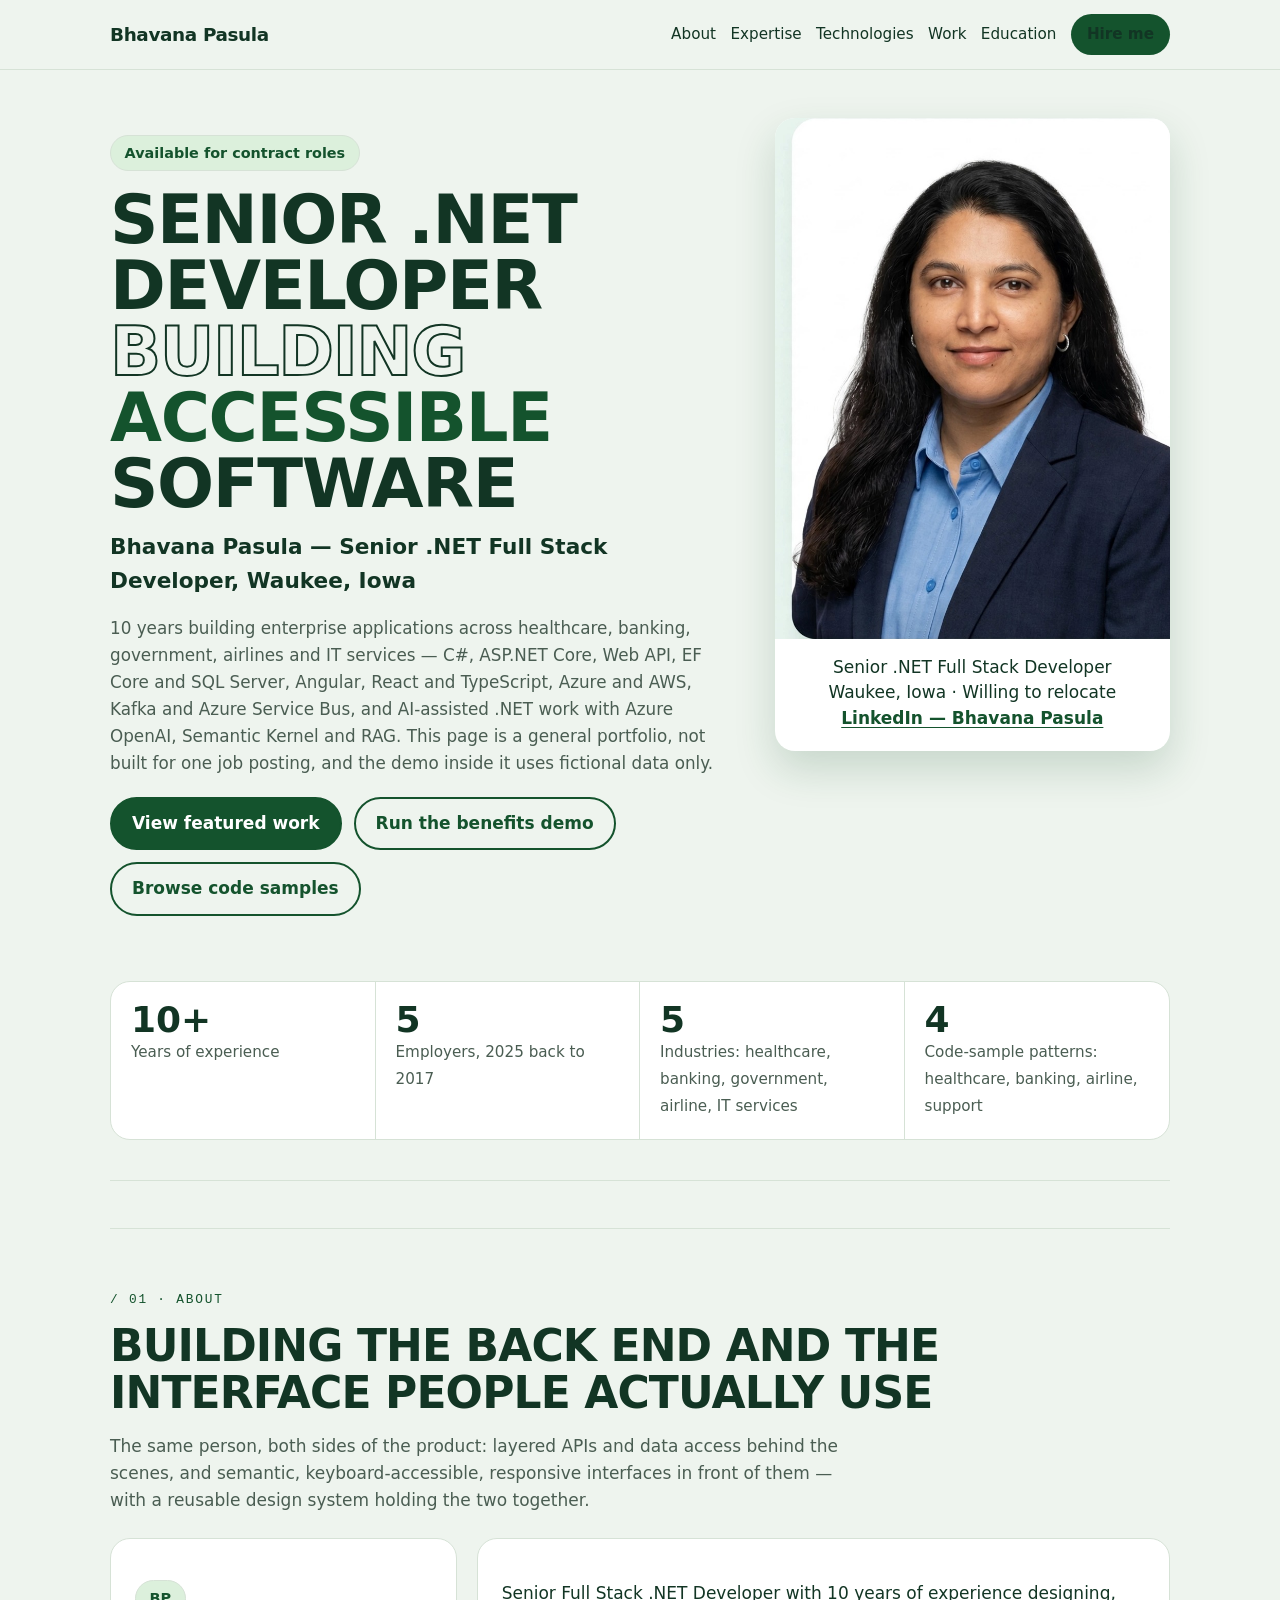
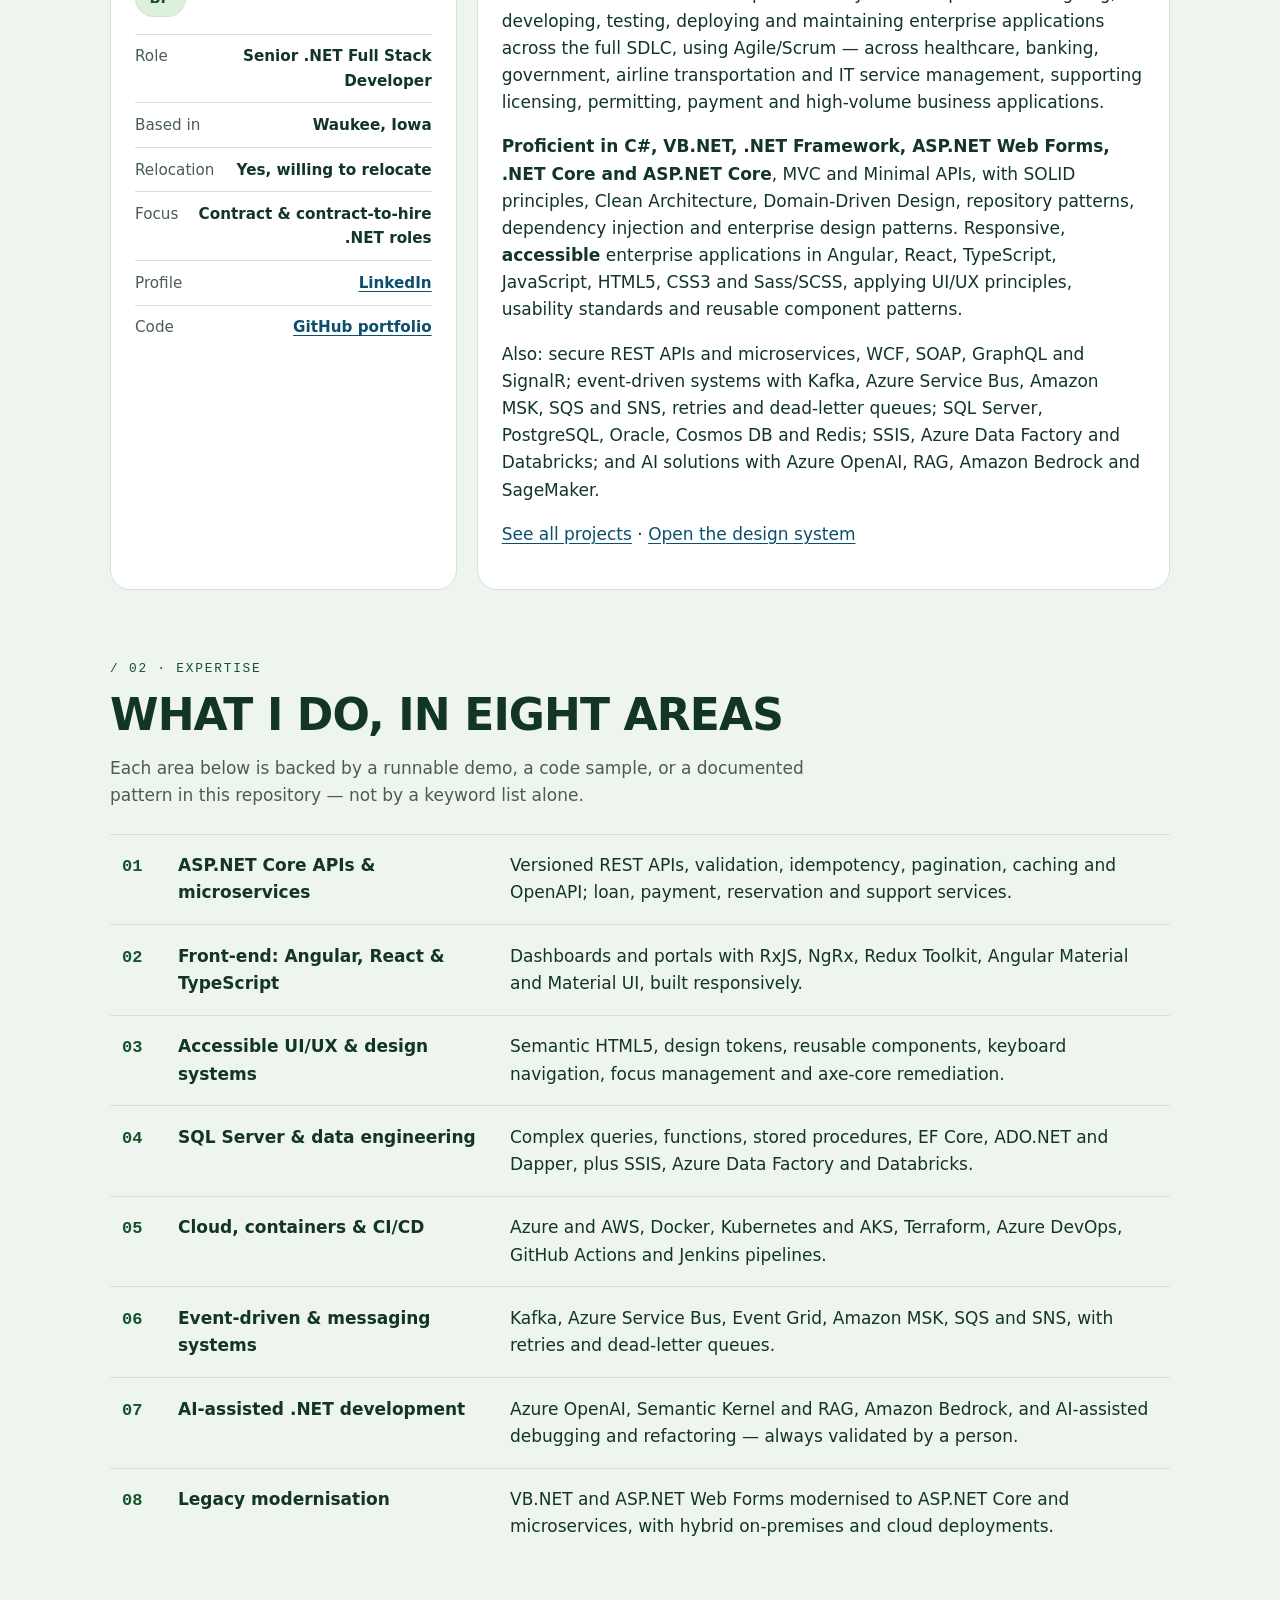
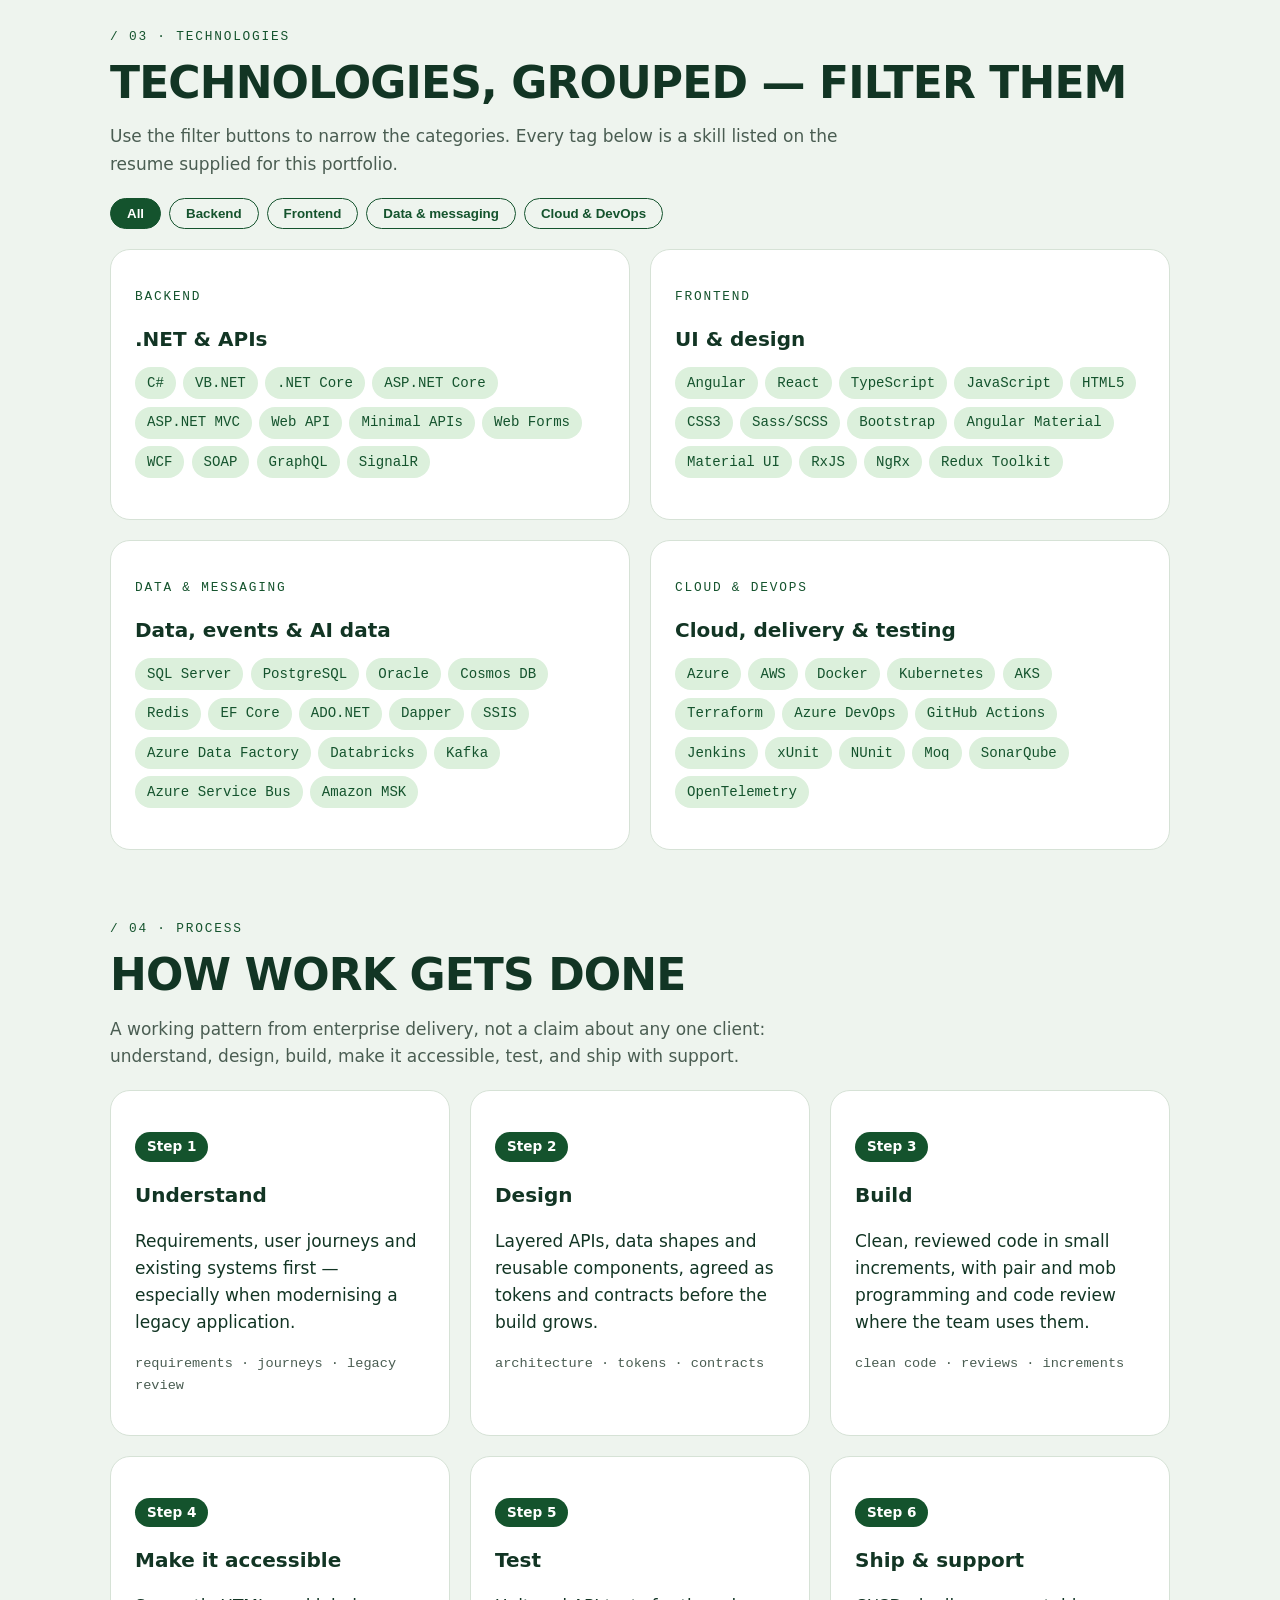
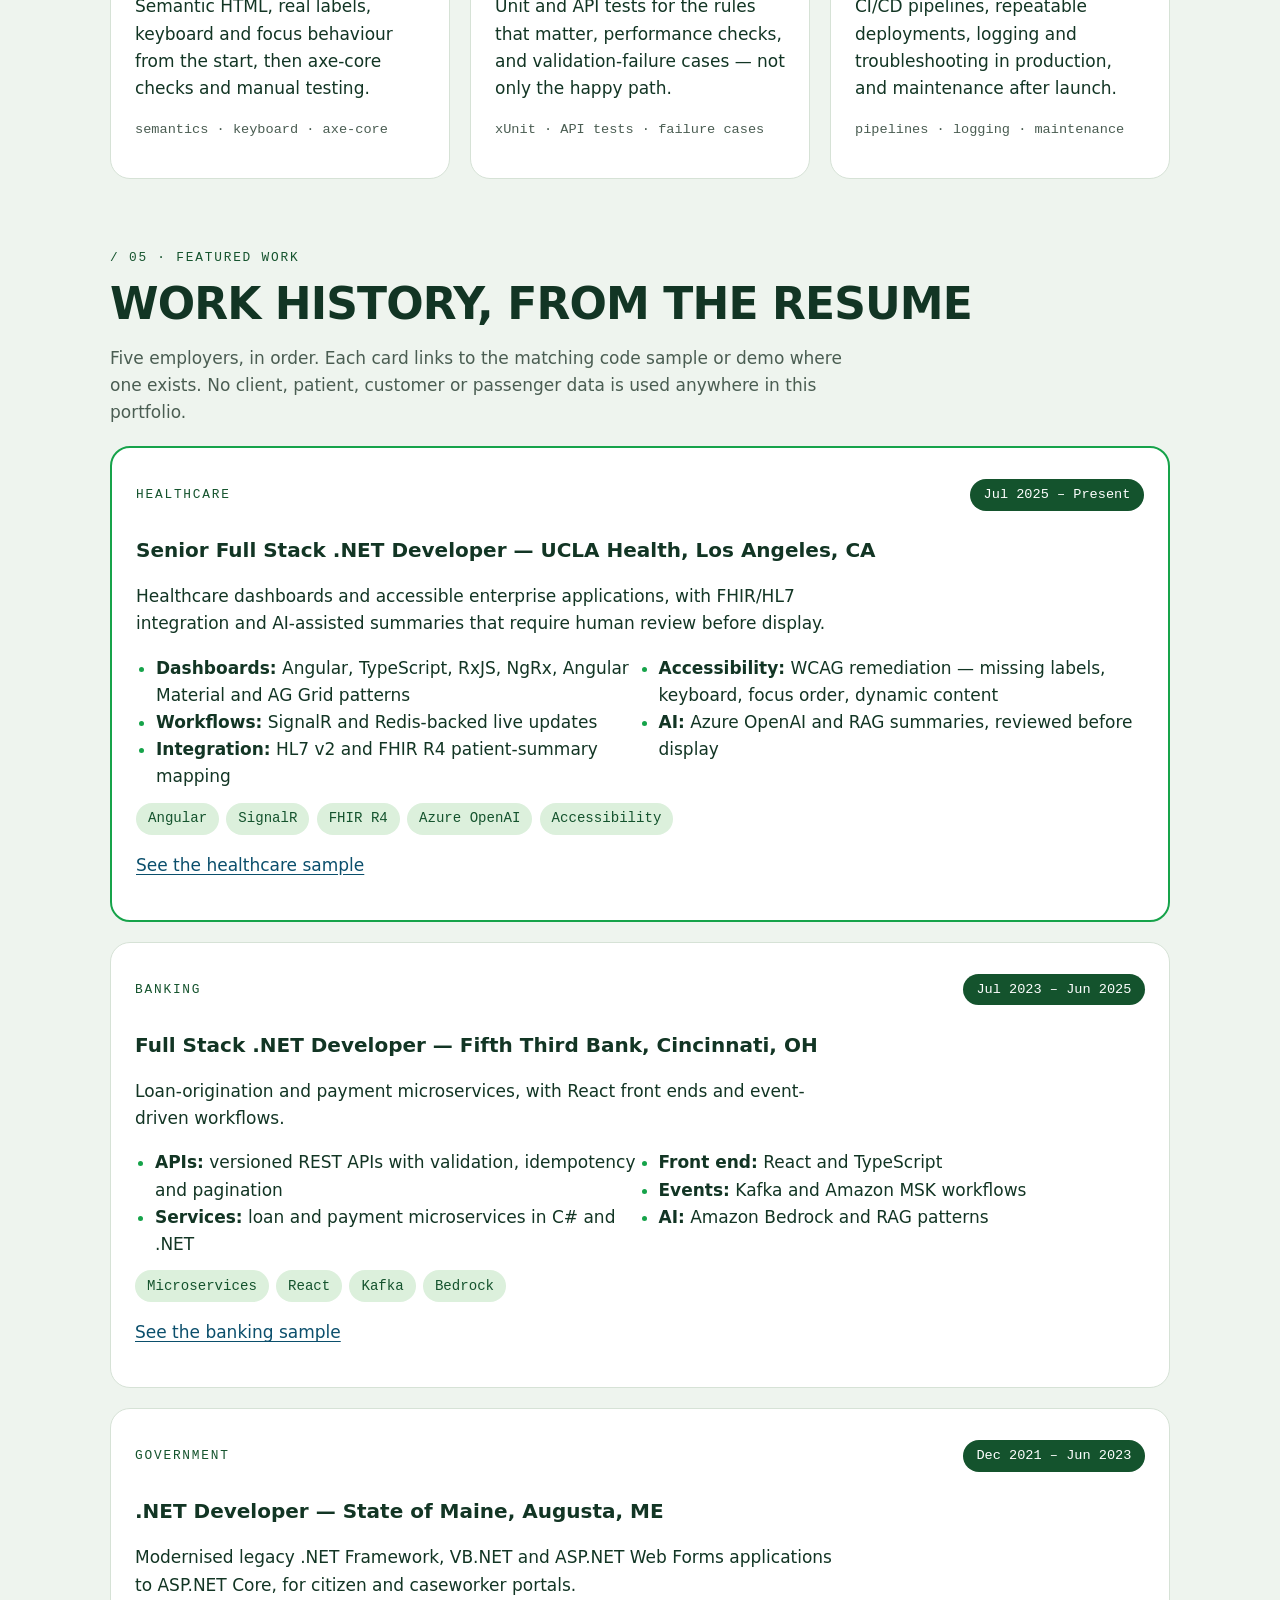
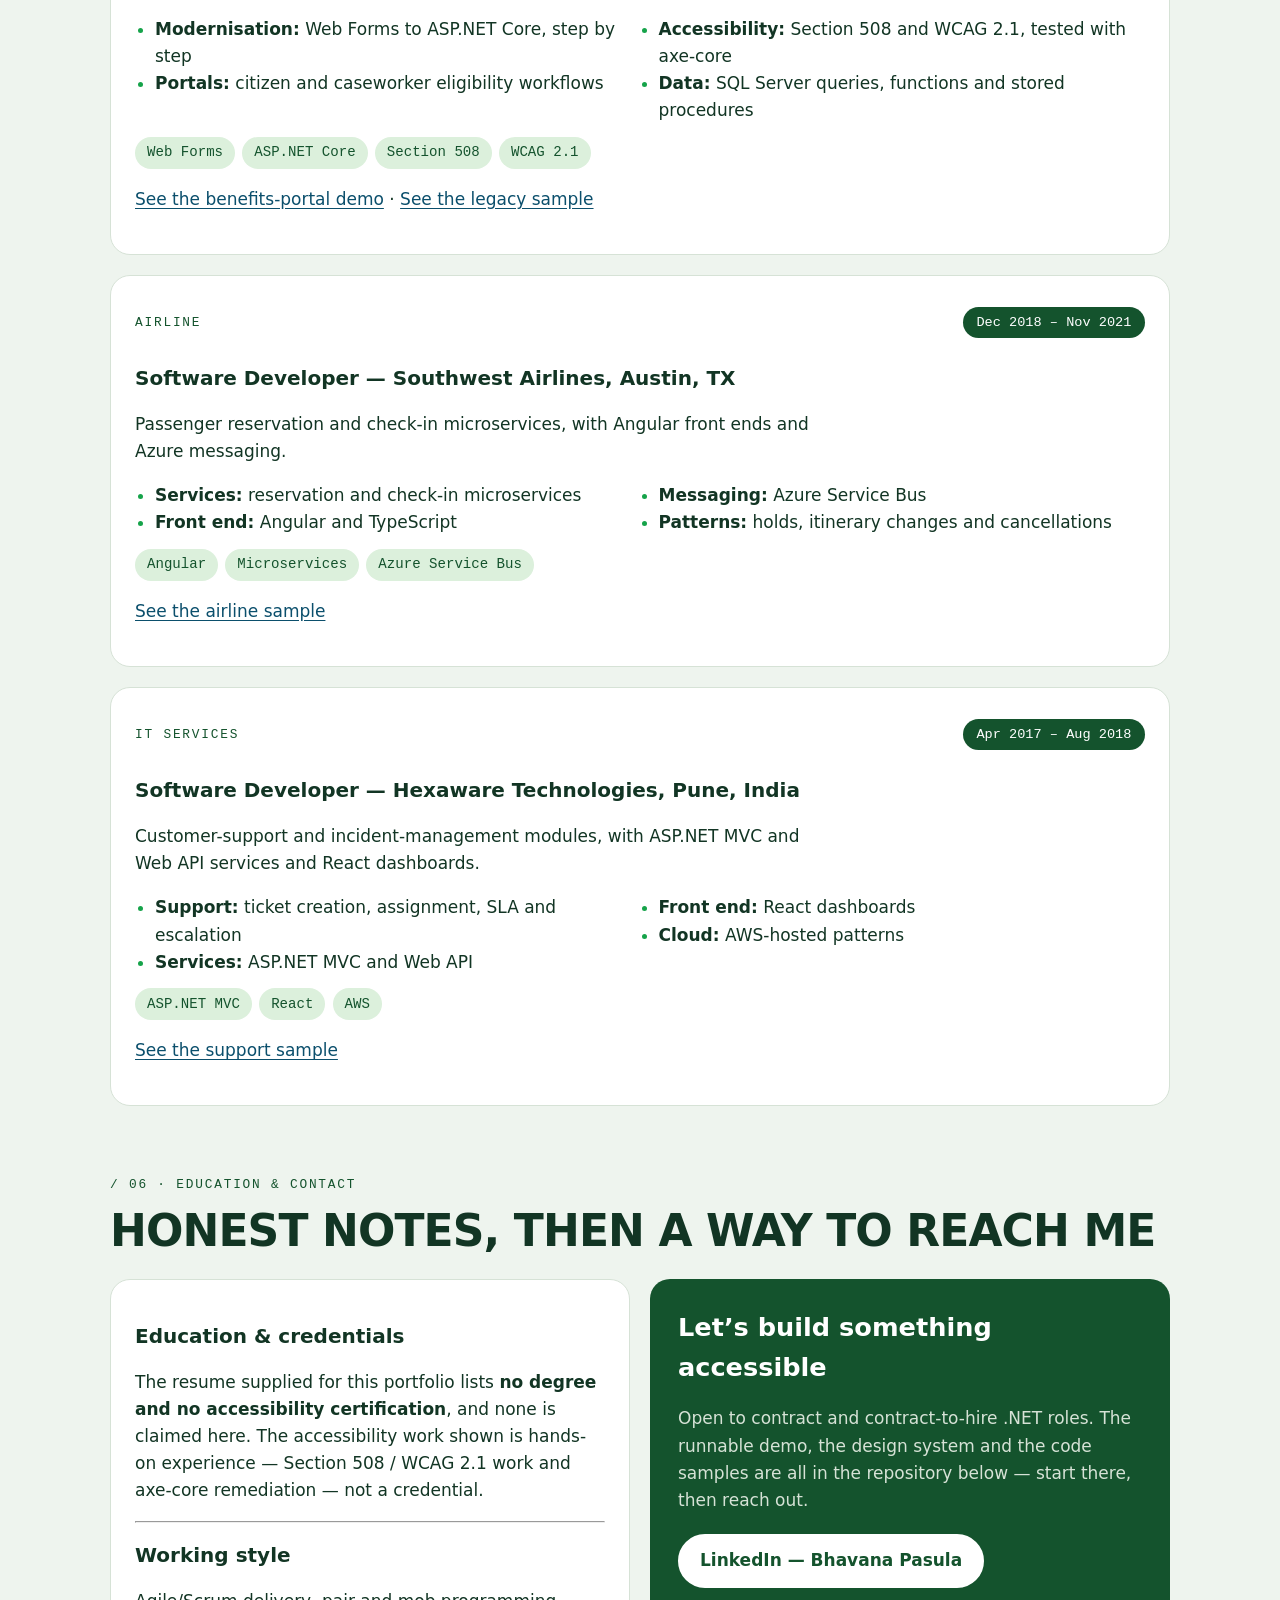
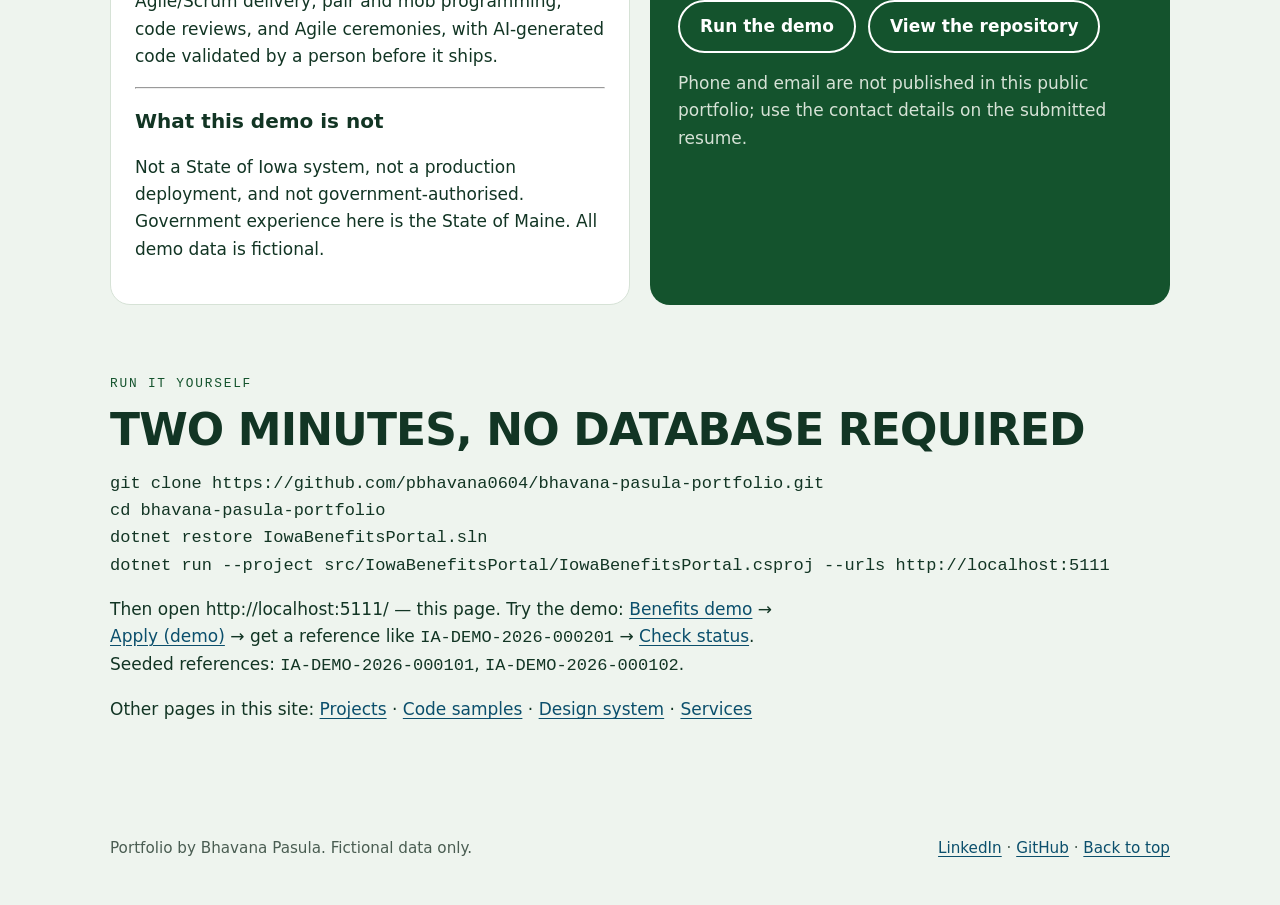
==== commit 757aee09: "Portfolio hero: replace BP monogram with generated portrait in example style" ====
--- a/src/IowaBenefitsPortal/wwwroot/index.html
+++ b/src/IowaBenefitsPortal/wwwroot/index.html
@@ -37,10 +37,10 @@
         <a class="pf-btn pf-btn-outline" href="code-samples.html">Browse code samples</a>
       </p>
     </div>
-    <div class="pf-monogram" aria-label="Bhavana Pasula, initials BP">
-      <strong aria-hidden="true">BP</strong>
-      <p>Senior .NET Full Stack Developer<br>Waukee, Iowa &middot; Willing to relocate<br><a href="https://www.linkedin.com/in/bhavana2708/" style="color:#fff;">LinkedIn — Bhavana Pasula</a></p>
-    </div>
+    <figure class="pf-portrait">
+      <img src="images/bhavana-portrait.jpg" alt="Portrait of Bhavana Pasula, Senior .NET Full Stack Developer">
+      <figcaption>Senior .NET Full Stack Developer<br>Waukee, Iowa &middot; Willing to relocate<br><a href="https://www.linkedin.com/in/bhavana2708/">LinkedIn — Bhavana Pasula</a></figcaption>
+    </figure>
   </section>
 
   <section class="pf-stats" aria-label="Career at a glance">
--- a/src/IowaBenefitsPortal/wwwroot/css/portfolio.css
+++ b/src/IowaBenefitsPortal/wwwroot/css/portfolio.css
@@ -186,6 +186,32 @@
   line-height: 1.5;
 }
 
+.pf-portrait {
+  margin: 0;
+  background: #fff;
+  border-radius: 20px;
+  overflow: hidden;
+  box-shadow: 0 18px 40px rgba(20, 83, 45, 0.18);
+}
+
+.pf-portrait img {
+  display: block;
+  width: 100%;
+  height: auto;
+}
+
+.pf-portrait figcaption {
+  padding: 1rem 1.25rem 1.25rem;
+  text-align: center;
+  line-height: 1.5;
+  color: var(--pf-ink);
+}
+
+.pf-portrait figcaption a {
+  color: var(--pf-dark-green);
+  font-weight: 700;
+}
+
 .pf-actions {
   display: flex;
   gap: 0.75rem;
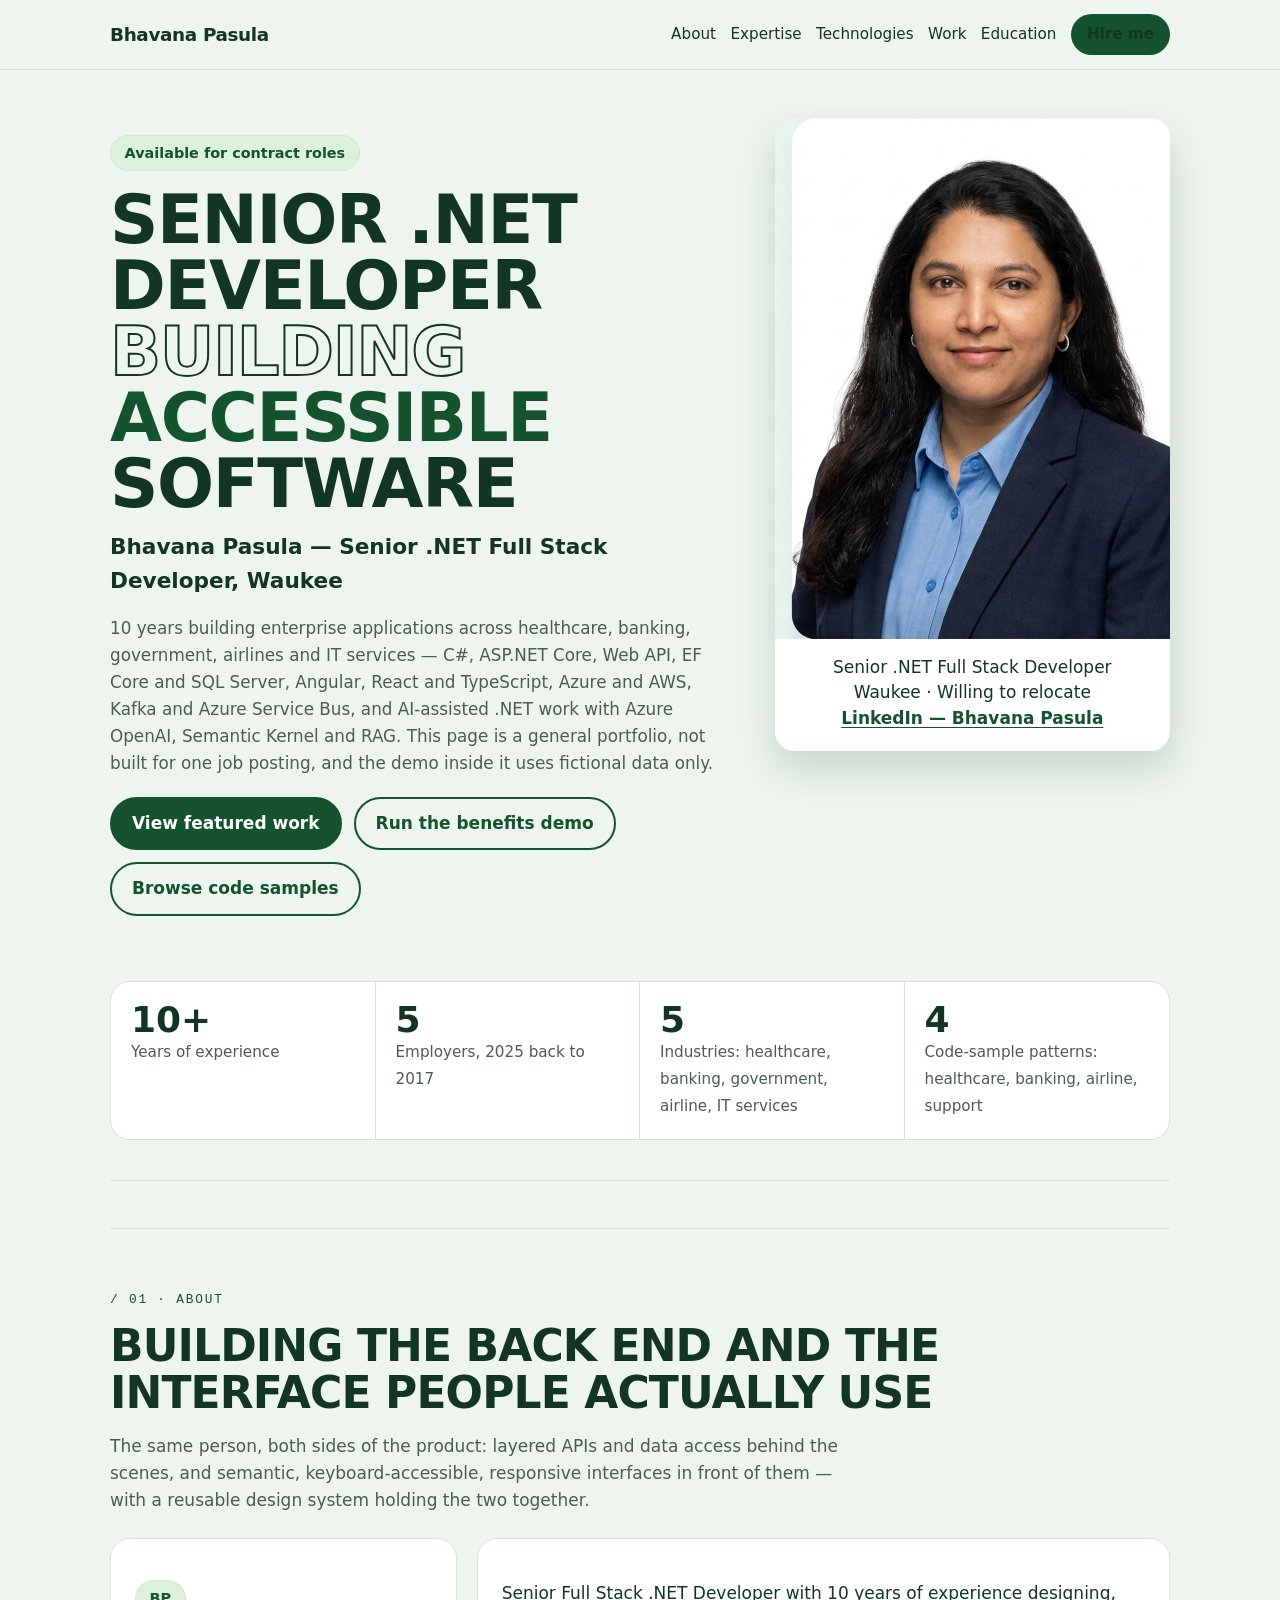
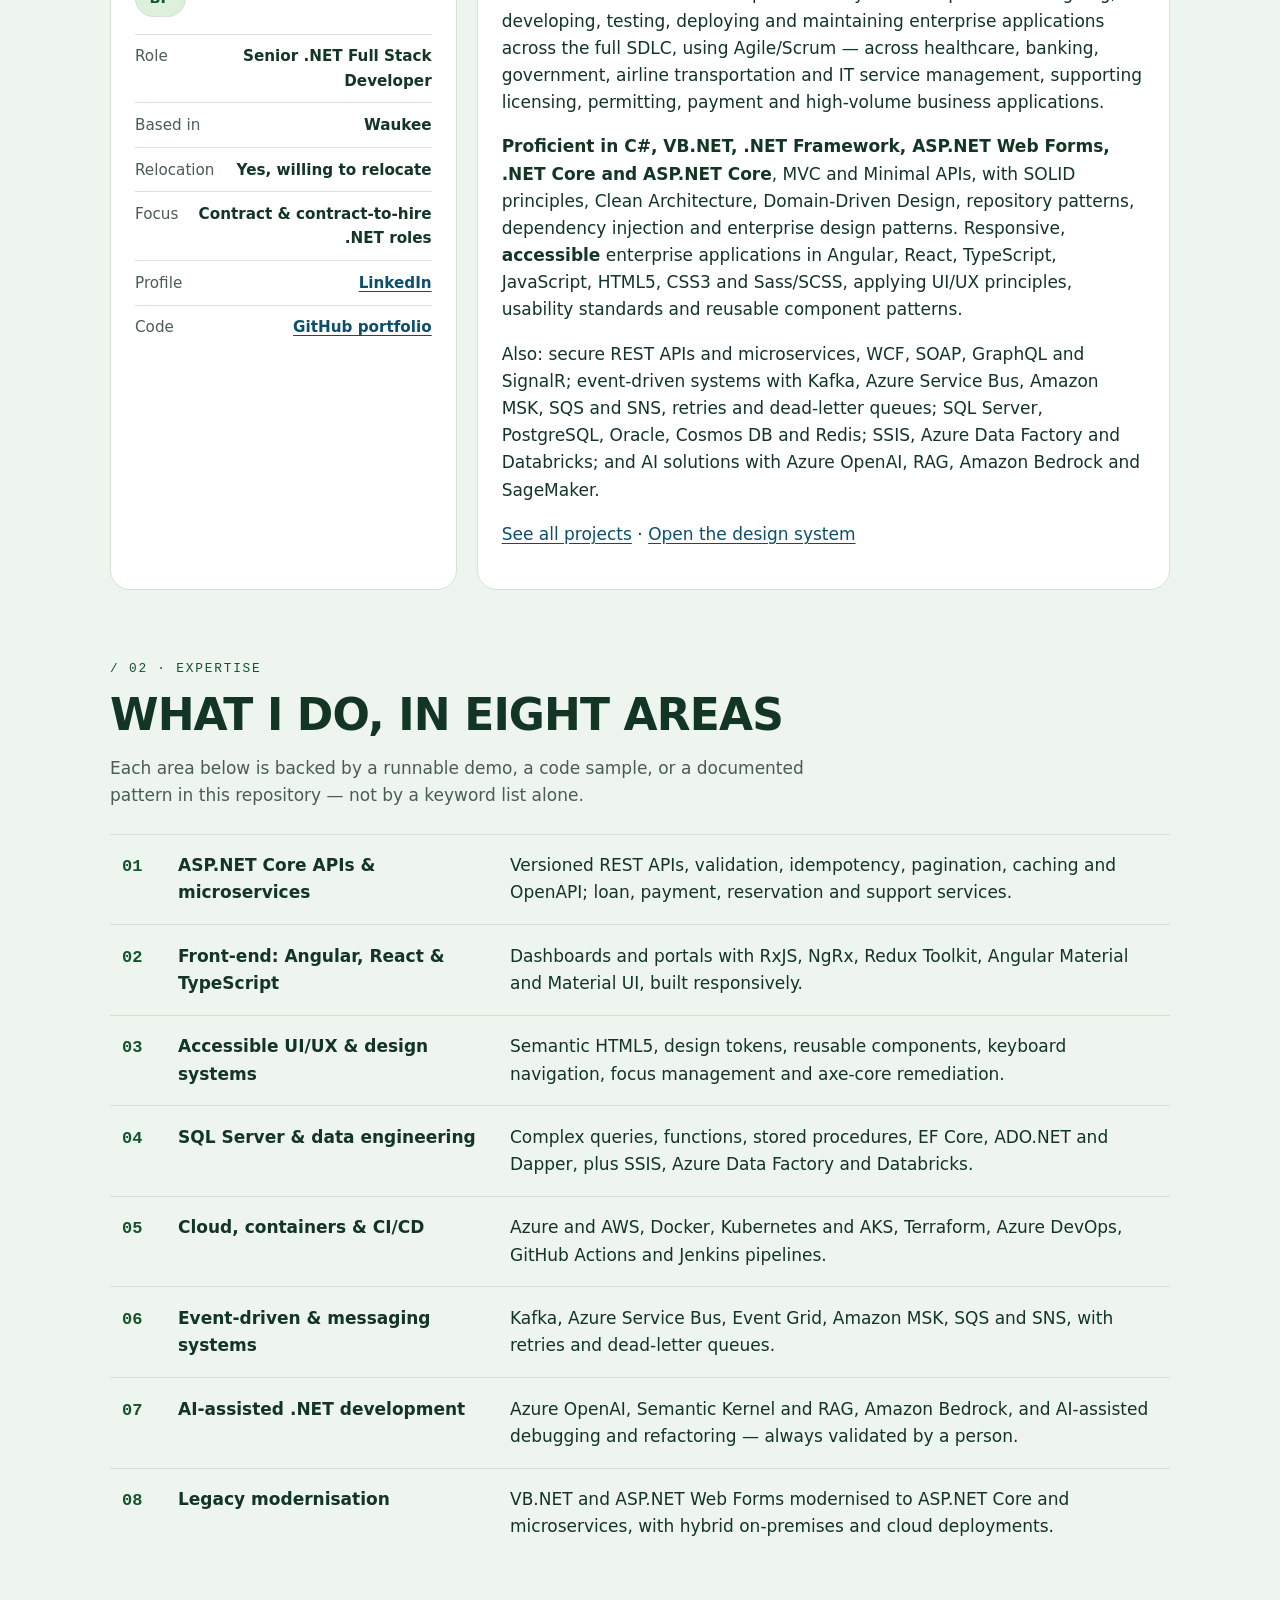
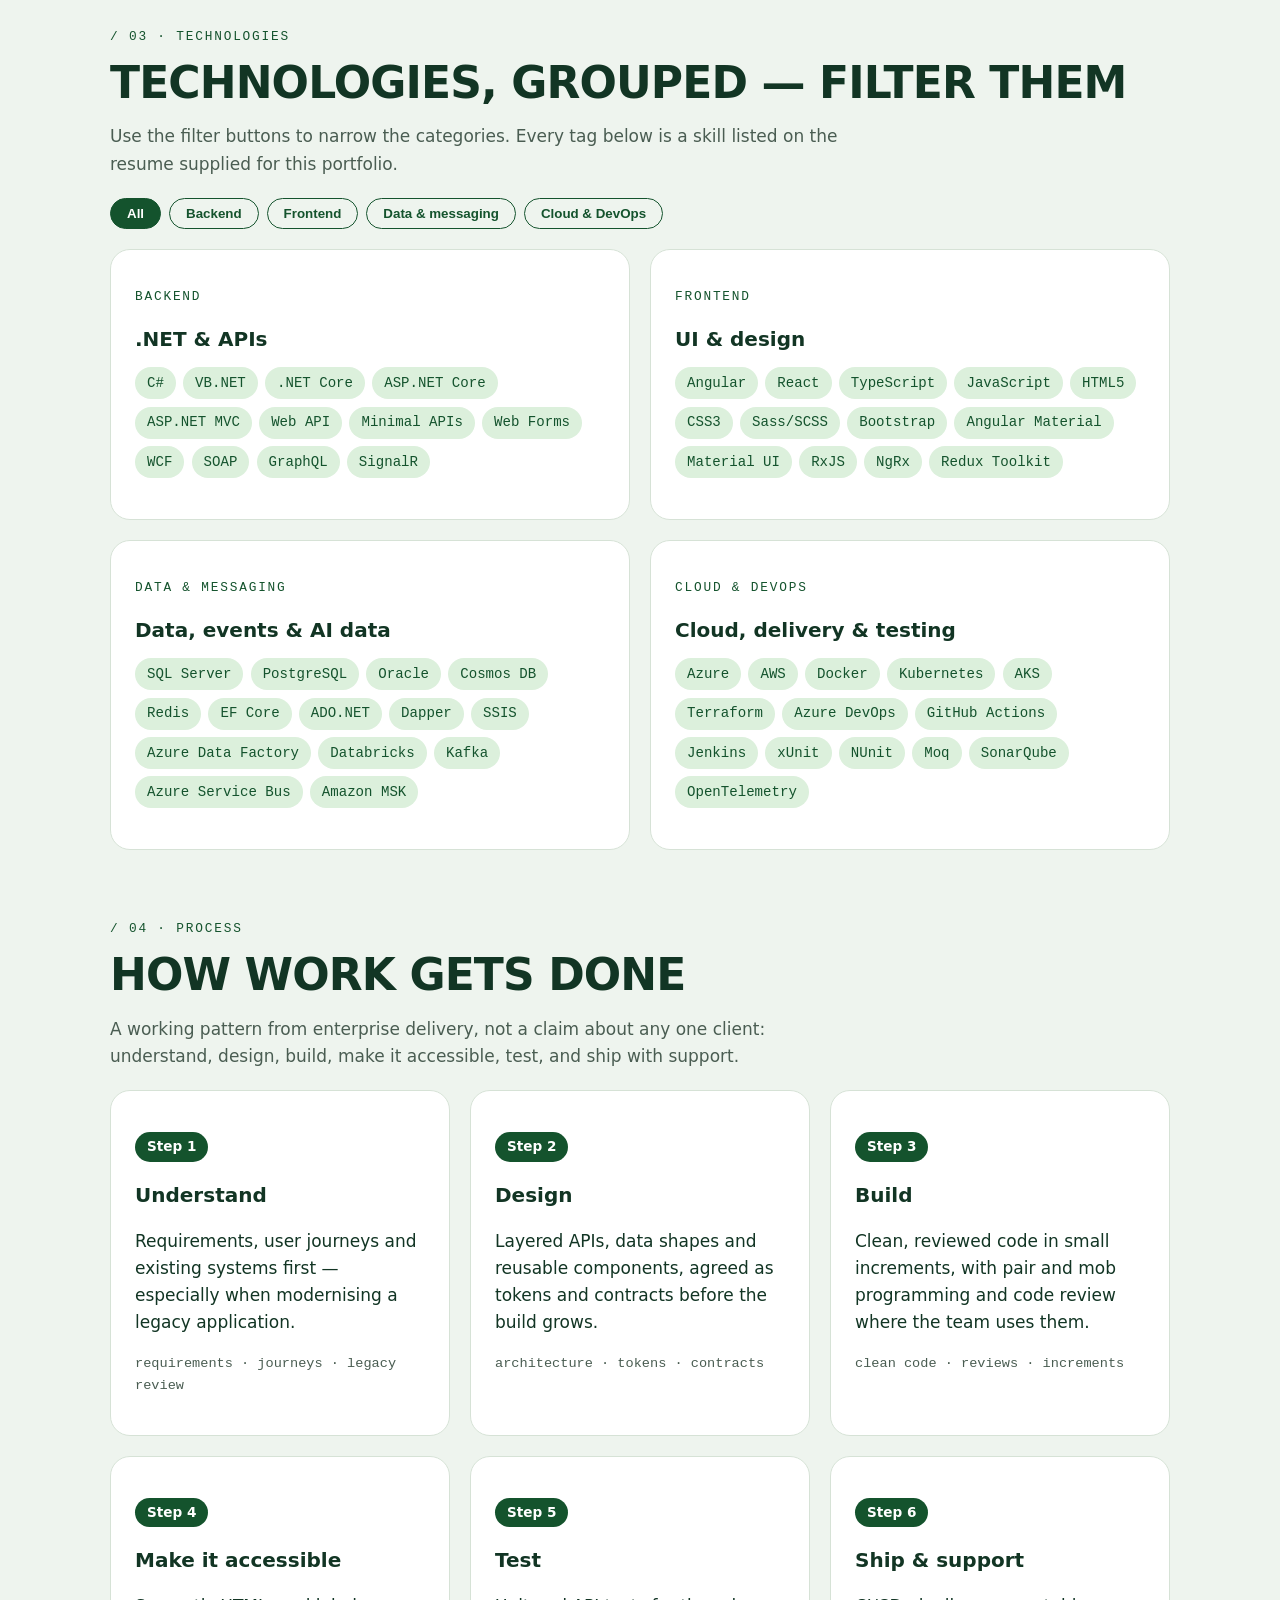
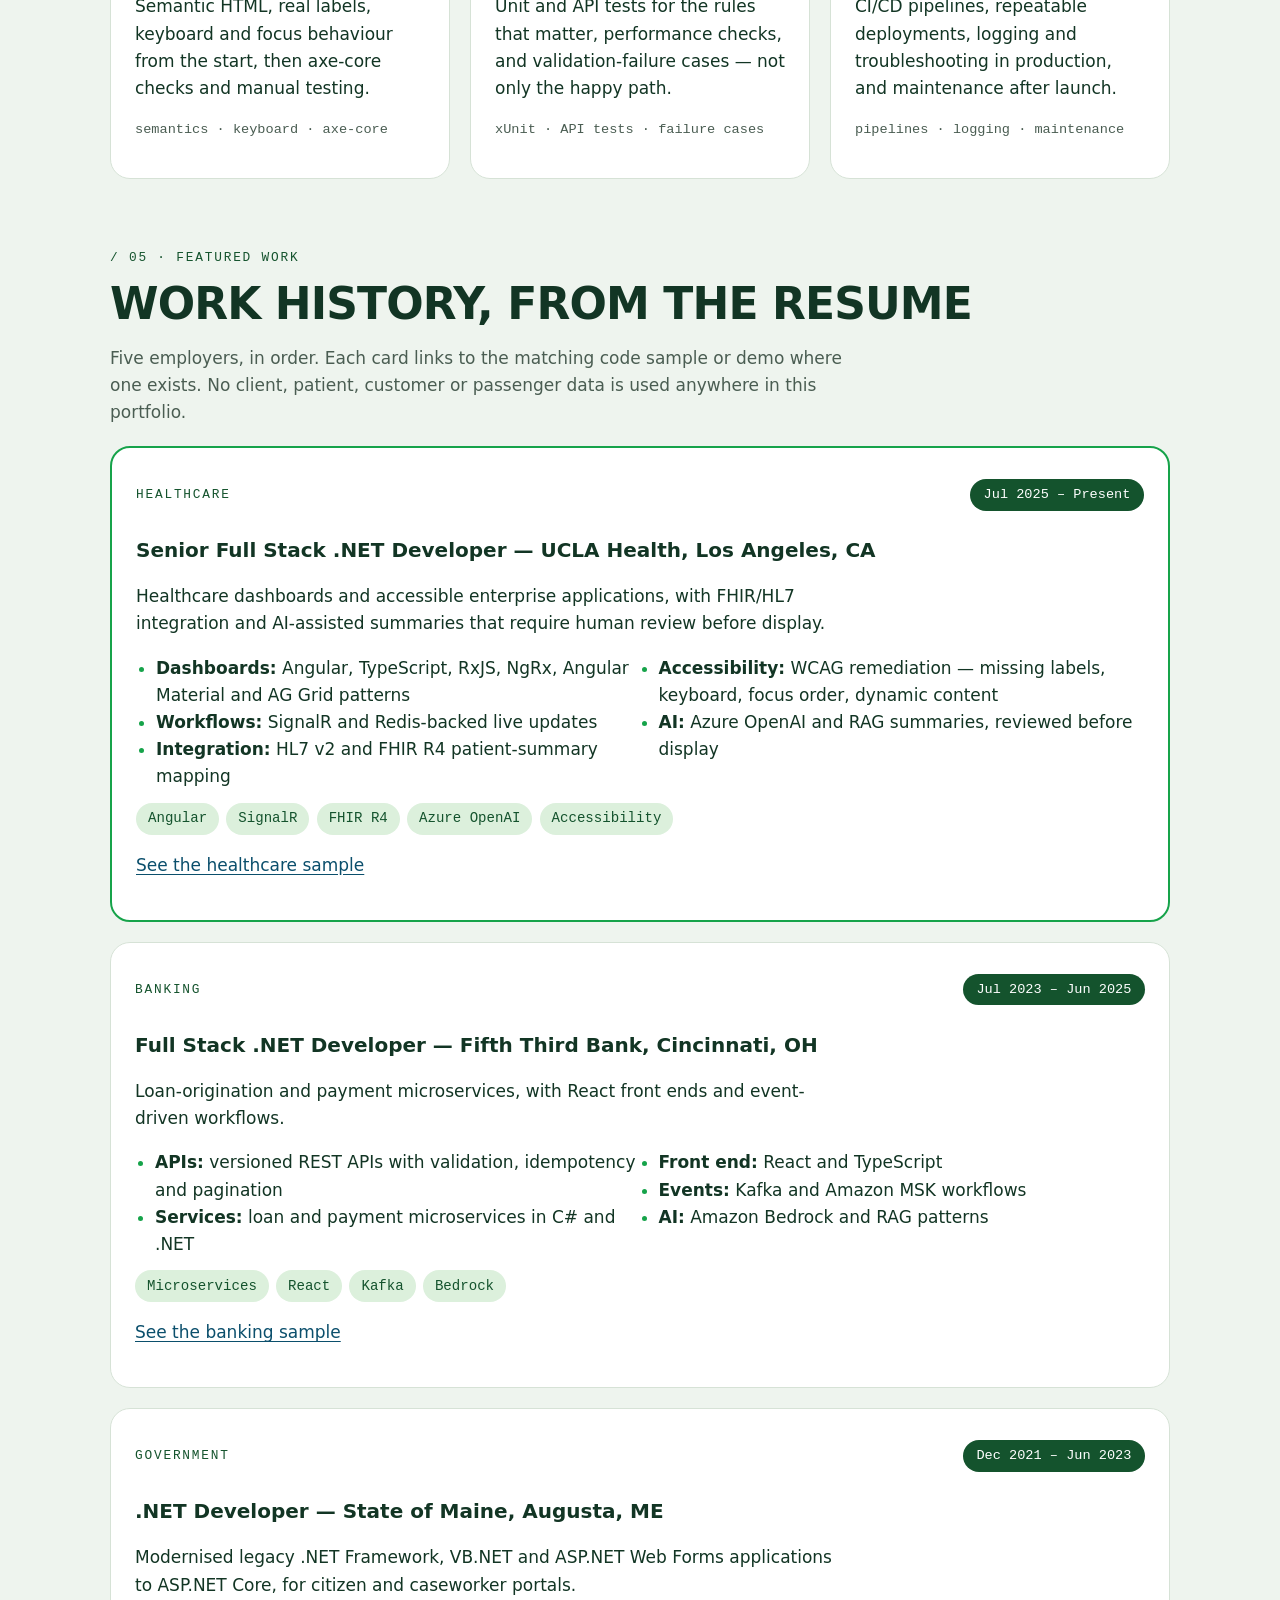
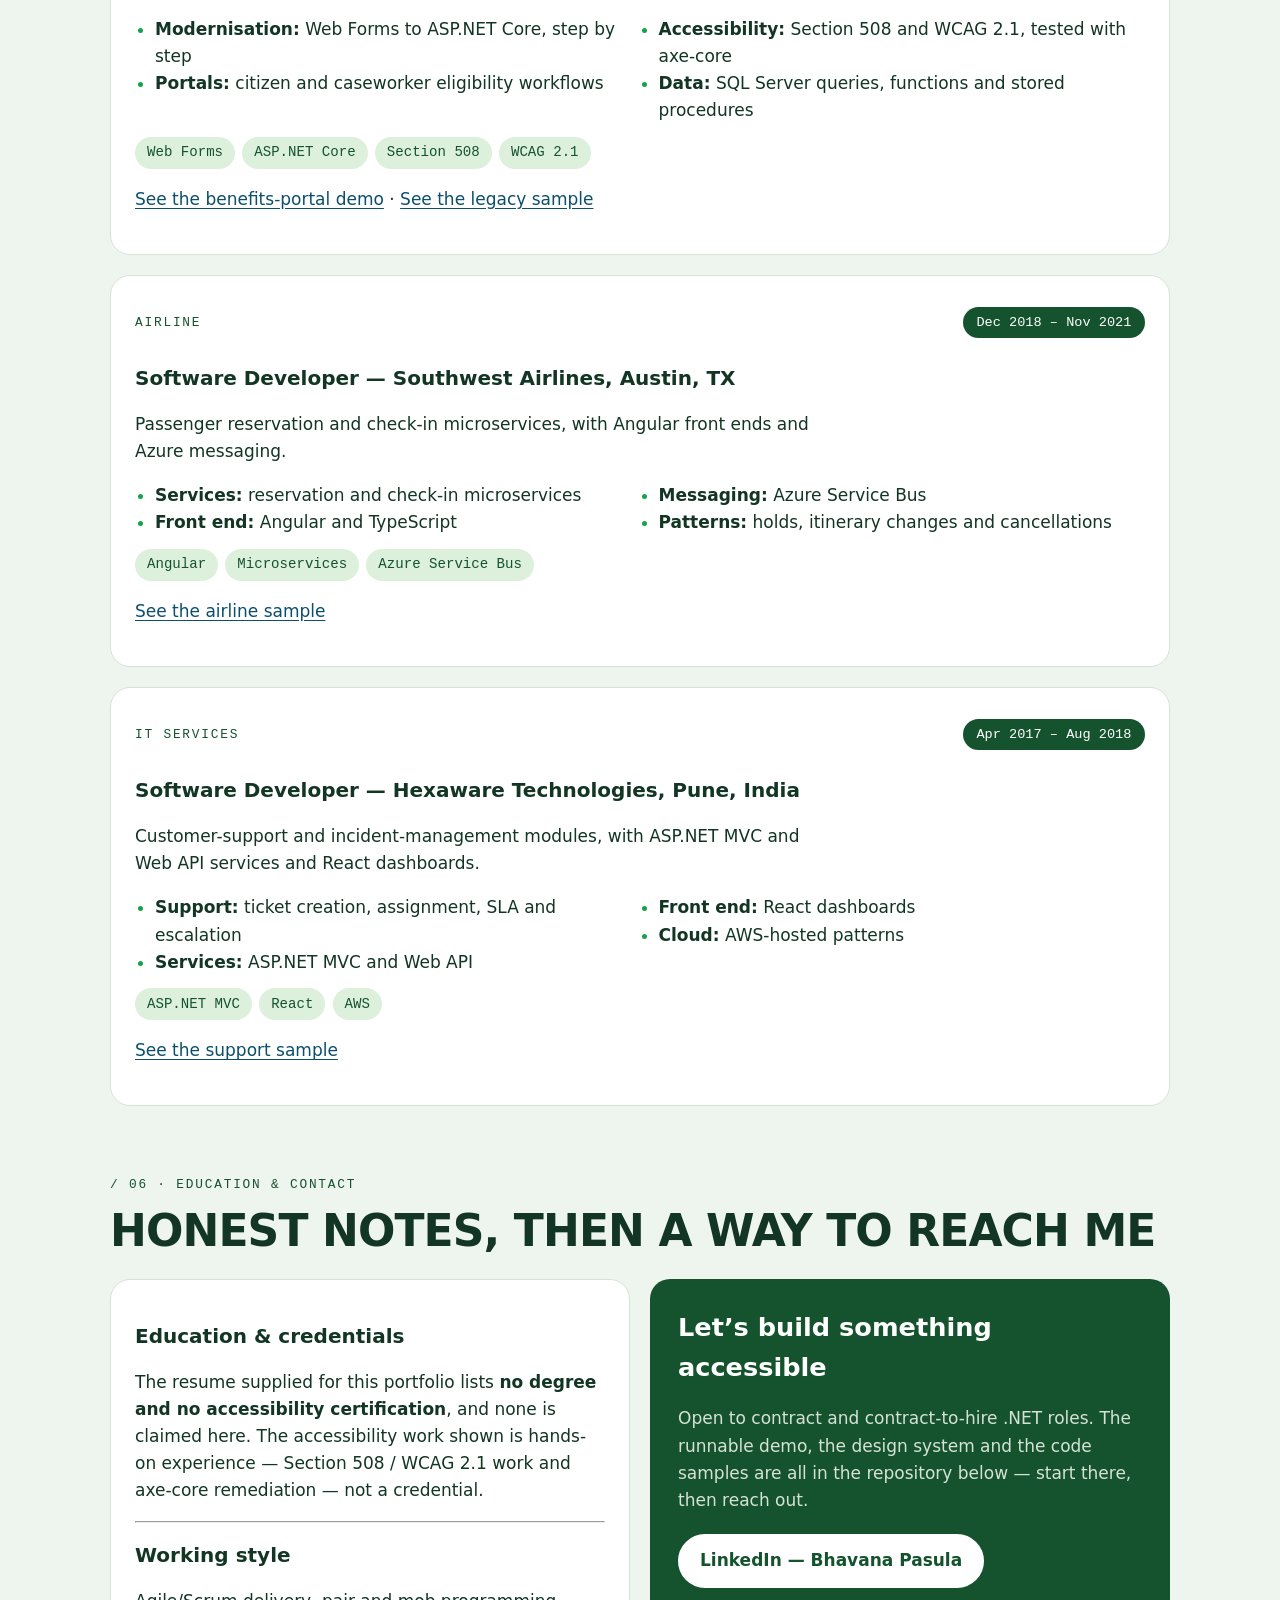
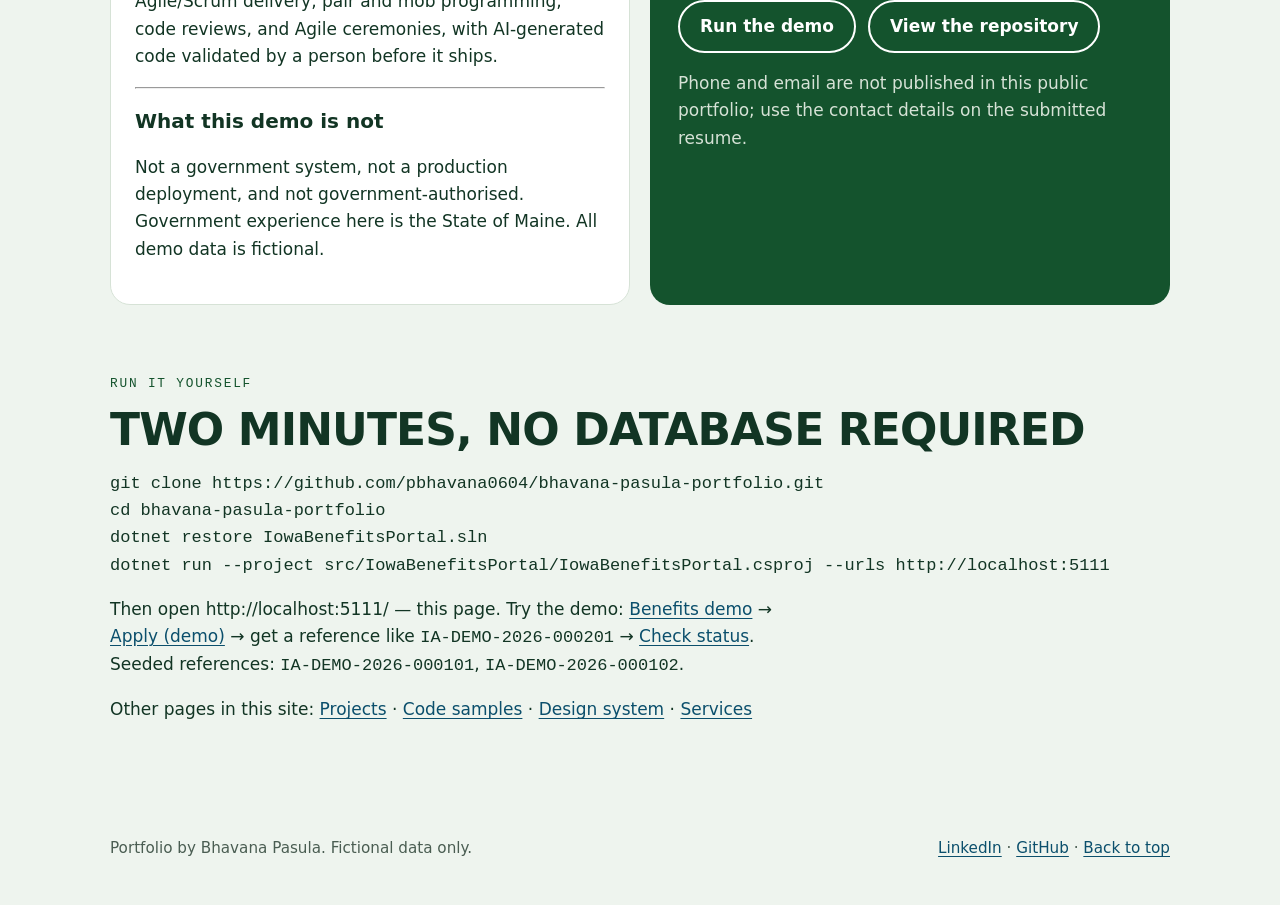
==== commit dd5a031b: "Remove Iowa mentions from visible portfolio text (location now Waukee only; demo renamed to Public S" ====
--- a/src/IowaBenefitsPortal/wwwroot/index.html
+++ b/src/IowaBenefitsPortal/wwwroot/index.html
@@ -29,7 +29,7 @@
     <div>
       <p><span class="pf-badge">Available for contract roles</span></p>
       <h1 id="hero-heading">Senior .NET developer<br><span class="pf-outline">building</span> <span id="pf-rotating" class="pf-rotating" aria-hidden="true">accessible</span><br>software</h1>
-      <p class="pf-role">Bhavana Pasula — Senior .NET Full Stack Developer, Waukee, Iowa</p>
+      <p class="pf-role">Bhavana Pasula — Senior .NET Full Stack Developer, Waukee</p>
       <p class="pf-lead">10 years building enterprise applications across healthcare, banking, government, airlines and IT services — C#, ASP.NET Core, Web API, EF Core and SQL Server, Angular, React and TypeScript, Azure and AWS, Kafka and Azure Service Bus, and AI-assisted .NET work with Azure OpenAI, Semantic Kernel and RAG. This page is a general portfolio, not built for one job posting, and the demo inside it uses fictional data only.</p>
       <p class="pf-actions">
         <a class="pf-btn" href="#work">View featured work</a>
@@ -39,7 +39,7 @@
     </div>
     <figure class="pf-portrait">
       <img src="images/bhavana-portrait.jpg" alt="Portrait of Bhavana Pasula, Senior .NET Full Stack Developer">
-      <figcaption>Senior .NET Full Stack Developer<br>Waukee, Iowa &middot; Willing to relocate<br><a href="https://www.linkedin.com/in/bhavana2708/">LinkedIn — Bhavana Pasula</a></figcaption>
+      <figcaption>Senior .NET Full Stack Developer<br>Waukee &middot; Willing to relocate<br><a href="https://www.linkedin.com/in/bhavana2708/">LinkedIn — Bhavana Pasula</a></figcaption>
     </figure>
   </section>
 
@@ -61,7 +61,7 @@
         <p><span class="pf-badge">BP</span></p>
         <ul class="pf-facts">
           <li><span>Role</span><span>Senior .NET Full Stack Developer</span></li>
-          <li><span>Based in</span><span>Waukee, Iowa</span></li>
+          <li><span>Based in</span><span>Waukee</span></li>
           <li><span>Relocation</span><span>Yes, willing to relocate</span></li>
           <li><span>Focus</span><span>Contract &amp; contract-to-hire .NET roles</span></li>
           <li><span>Profile</span><span><a href="https://www.linkedin.com/in/bhavana2708/">LinkedIn</a></span></li>
@@ -233,7 +233,7 @@
         <p>Agile/Scrum delivery, pair and mob programming, code reviews, and Agile ceremonies, with AI-generated code validated by a person before it ships.</p>
         <hr>
         <h3>What this demo is not</h3>
-        <p>Not a State of Iowa system, not a production deployment, and not government-authorised. Government experience here is the State of Maine. All demo data is fictional.</p>
+        <p>Not a government system, not a production deployment, and not government-authorised. Government experience here is the State of Maine. All demo data is fictional.</p>
       </div>
       <div class="pf-contact" id="contact">
         <h3>Let&rsquo;s build something accessible</h3>
--- a/src/IowaBenefitsPortal/wwwroot/css/portfolio.css
+++ b/src/IowaBenefitsPortal/wwwroot/css/portfolio.css
@@ -574,6 +574,83 @@
   font-size: 0.95rem;
 }
 
+/* Animations: hero entrance, scroll reveal, and gentle hover lift.
+   Everything below is switched off under prefers-reduced-motion. */
+@keyframes pf-fade-up {
+  from {
+    opacity: 0;
+    transform: translateY(16px);
+  }
+  to {
+    opacity: 1;
+    transform: translateY(0);
+  }
+}
+
+.pf-hero h1 {
+  animation: pf-fade-up 0.7s ease 0.05s both;
+}
+
+.pf-hero .pf-role {
+  animation: pf-fade-up 0.7s ease 0.15s both;
+}
+
+.pf-hero .pf-lead {
+  animation: pf-fade-up 0.7s ease 0.25s both;
+}
+
+.pf-hero .pf-actions {
+  animation: pf-fade-up 0.7s ease 0.35s both;
+}
+
+.pf-portrait {
+  animation: pf-fade-up 0.8s ease 0.2s both;
+}
+
+.pf-portrait img {
+  transition: transform 0.5s ease;
+}
+
+.pf-portrait:hover img {
+  transform: scale(1.02);
+}
+
+.pf-btn {
+  transition: transform 0.2s ease, background-color 0.2s ease, color 0.2s ease;
+}
+
+.pf-btn:hover {
+  transform: translateY(-2px);
+}
+
+.pf-card,
+.pf-stat {
+  transition: transform 0.25s ease, box-shadow 0.25s ease;
+}
+
+.pf-card:hover,
+.pf-stat:hover {
+  transform: translateY(-4px);
+  box-shadow: 0 14px 30px rgba(20, 83, 45, 0.14);
+}
+
+.pf-reveal {
+  opacity: 0;
+  transform: translateY(18px);
+  transition: opacity 0.6s ease, transform 0.6s ease;
+}
+
+.pf-reveal.is-visible {
+  opacity: 1;
+  transform: translateY(0);
+}
+
+/* Keep the hover lift working on cards that have finished revealing. */
+.pf-reveal.is-visible.pf-card:hover,
+.pf-reveal.is-visible.pf-stat:hover {
+  transform: translateY(-4px);
+}
+
 @media (prefers-reduced-motion: reduce) {
   .pf-marquee span {
     animation: none;
@@ -581,6 +658,34 @@
     white-space: normal;
   }
 
+  .pf-hero h1,
+  .pf-hero .pf-role,
+  .pf-hero .pf-lead,
+  .pf-hero .pf-actions,
+  .pf-portrait {
+    animation: none;
+  }
+
+  .pf-reveal {
+    opacity: 1;
+    transform: none;
+    transition: none;
+  }
+
+  .pf-portrait img,
+  .pf-btn,
+  .pf-card,
+  .pf-stat {
+    transition: none;
+  }
+
+  .pf-portrait:hover img,
+  .pf-btn:hover,
+  .pf-card:hover,
+  .pf-stat:hover {
+    transform: none;
+  }
+
   html {
     scroll-behavior: auto;
   }
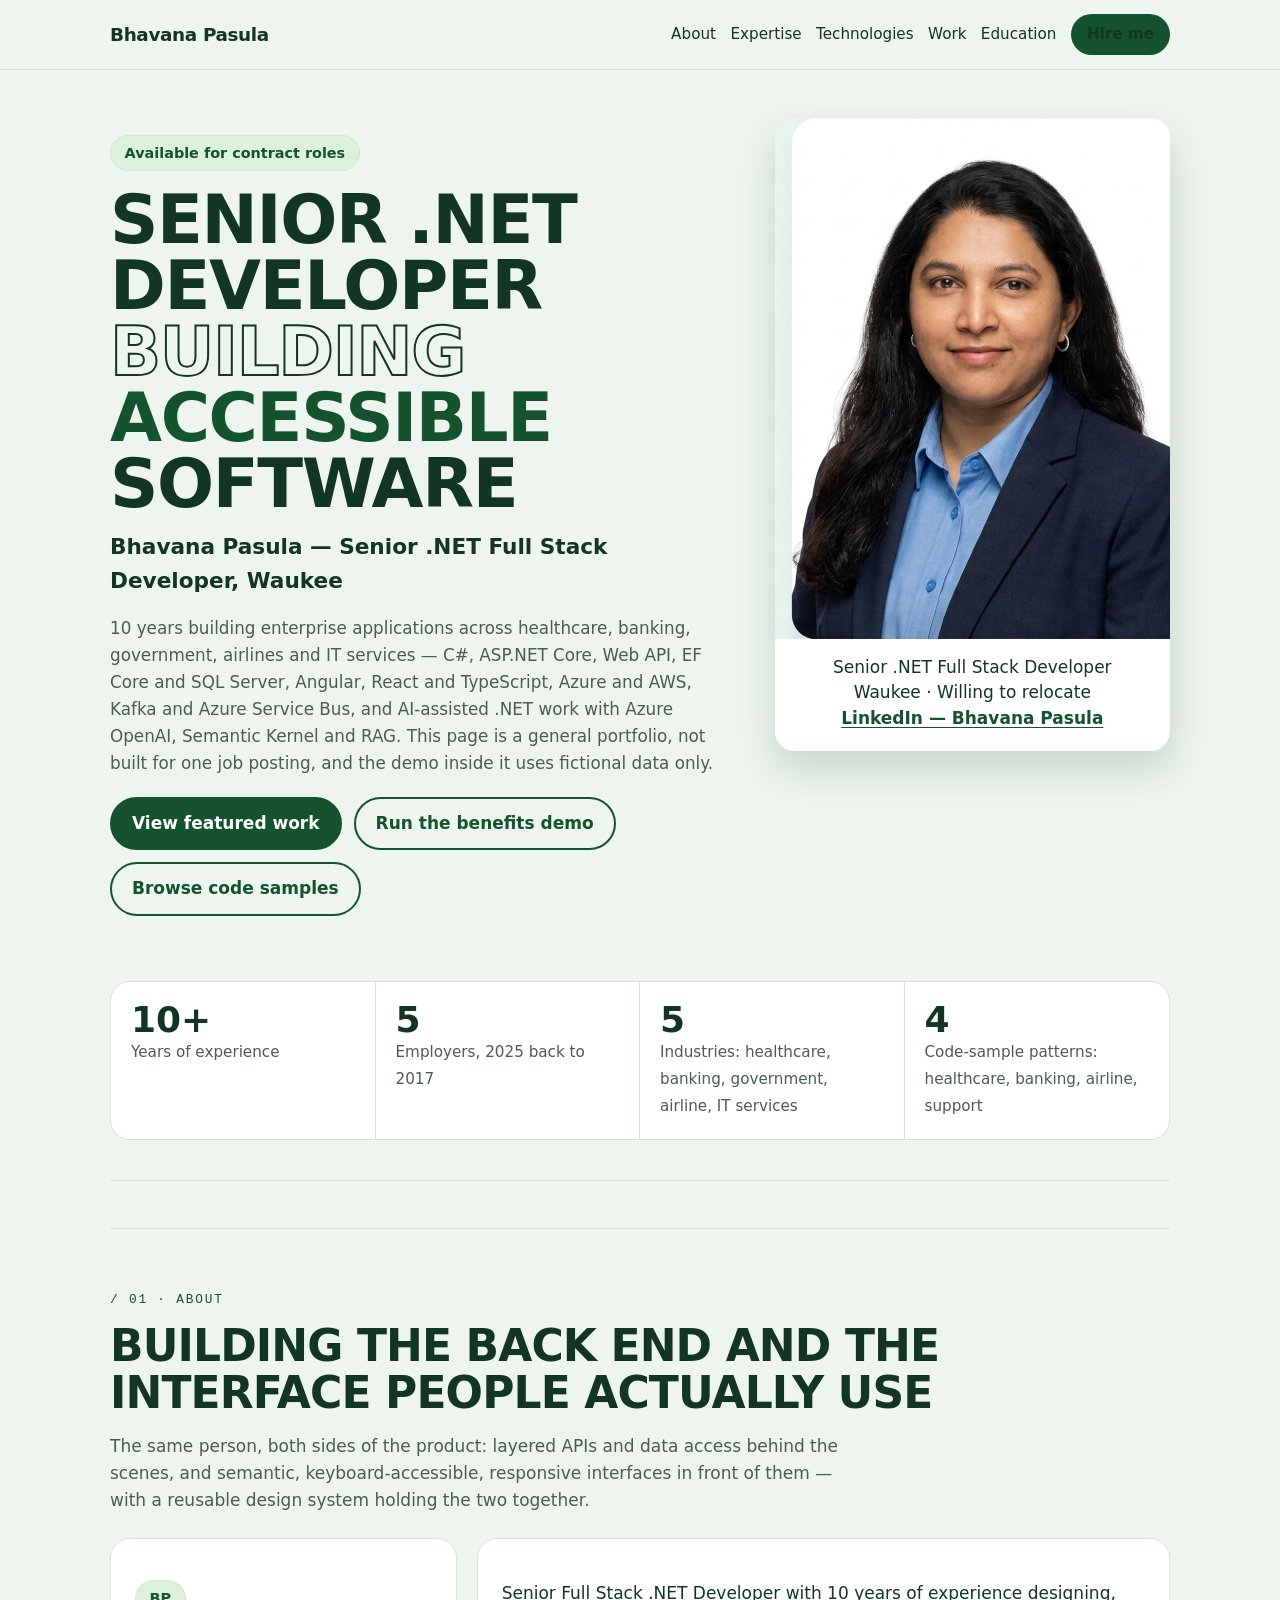
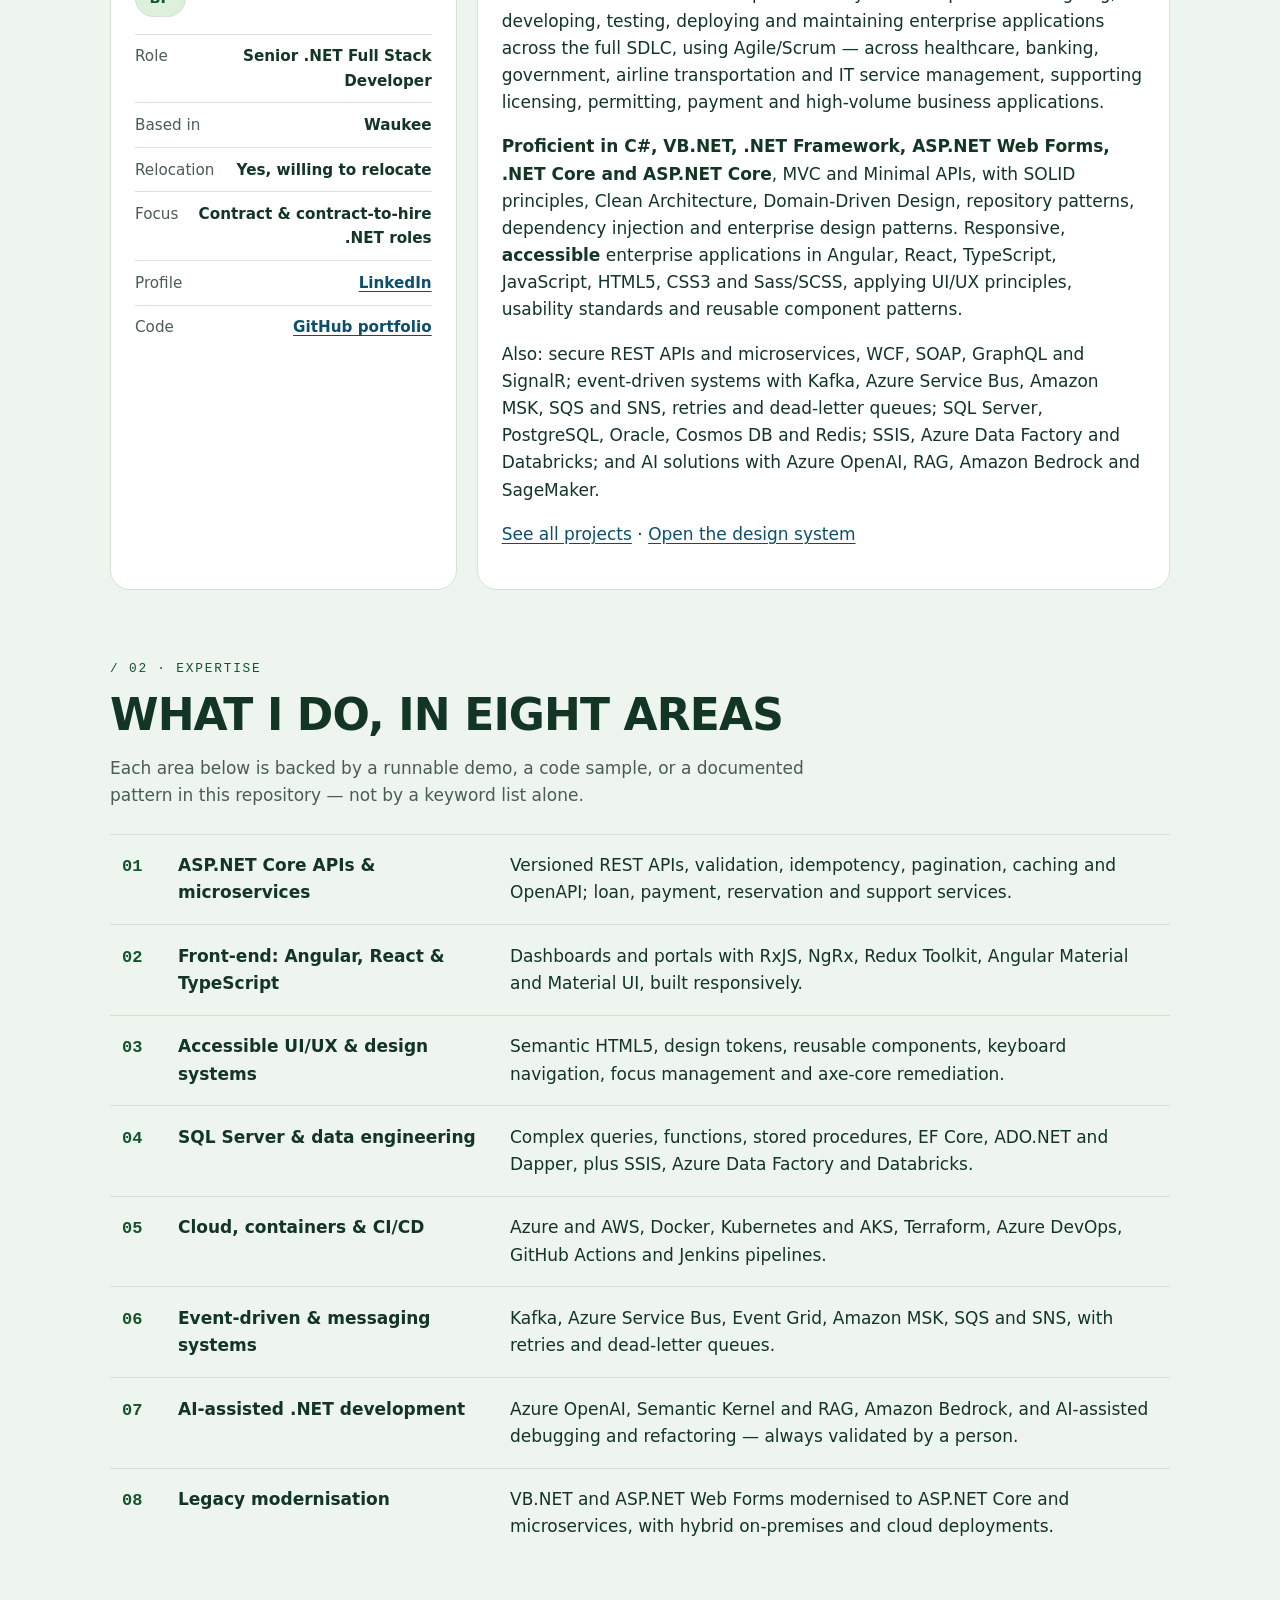
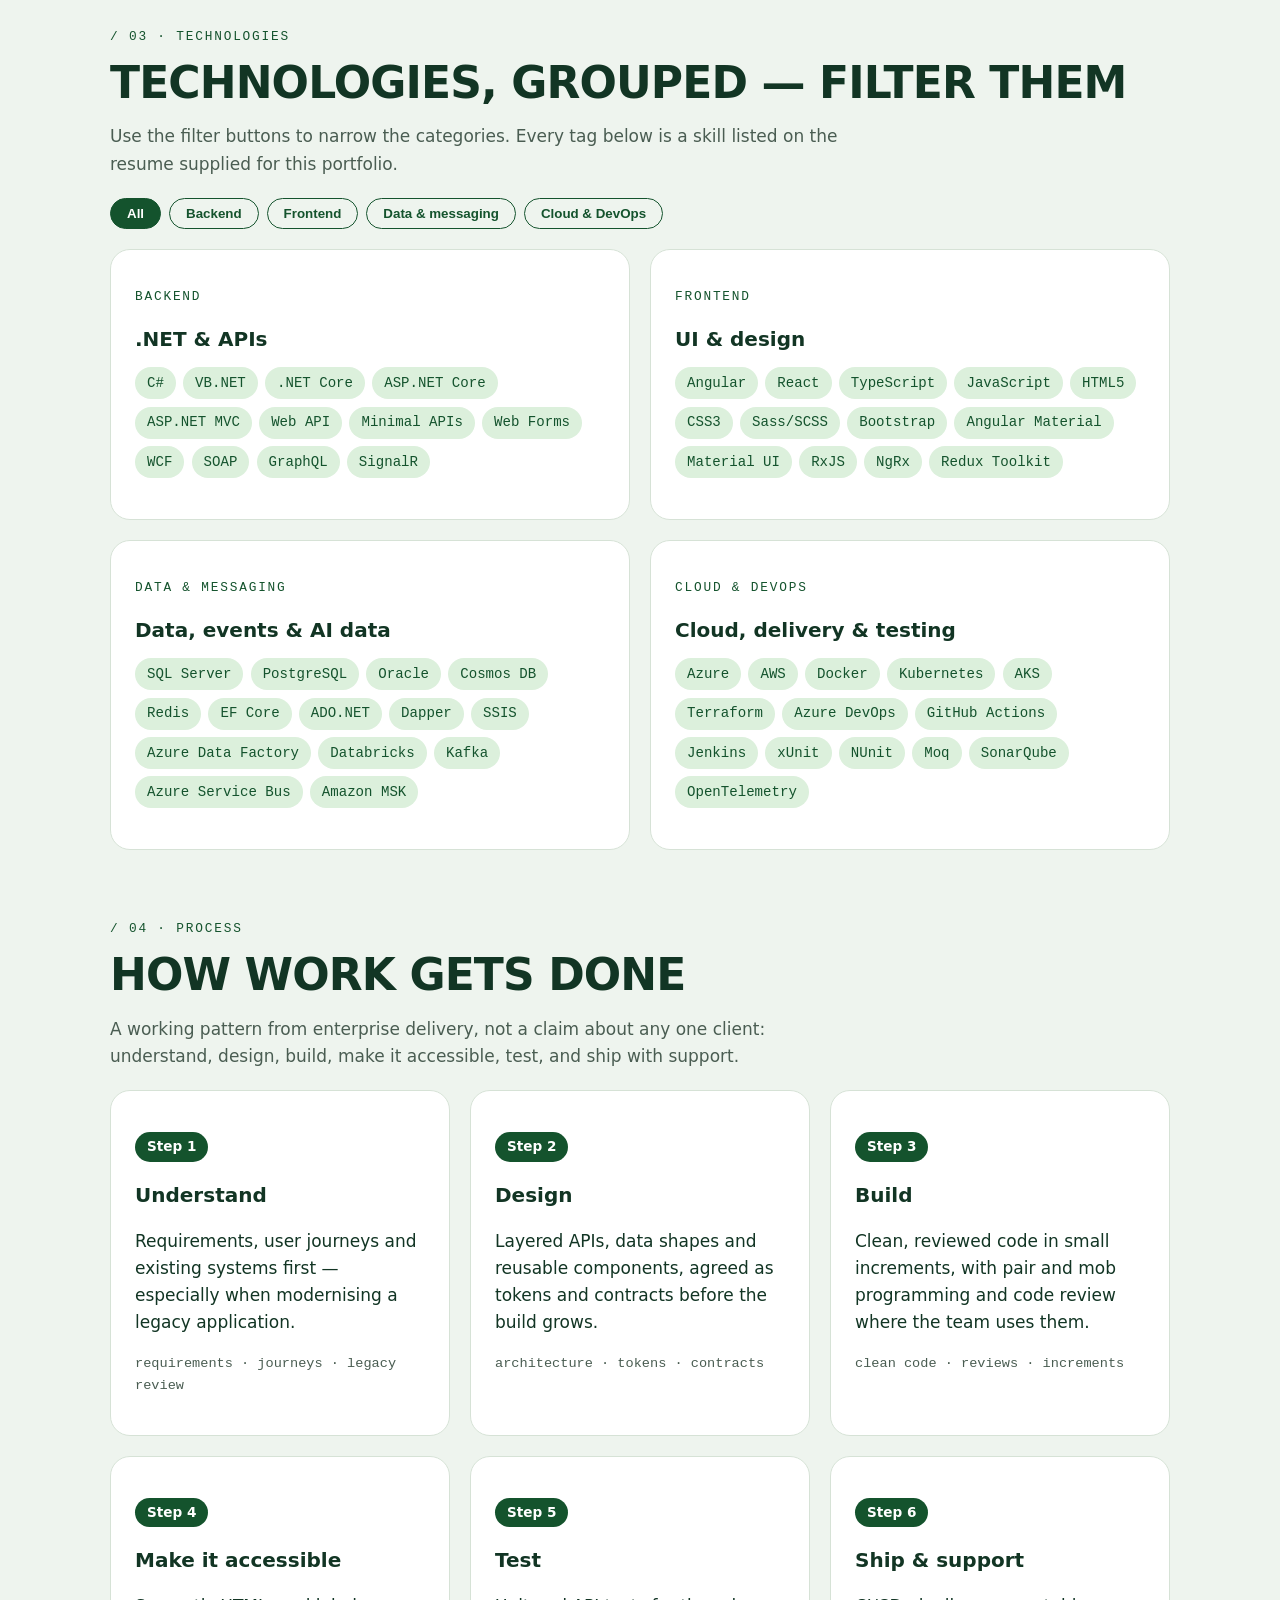
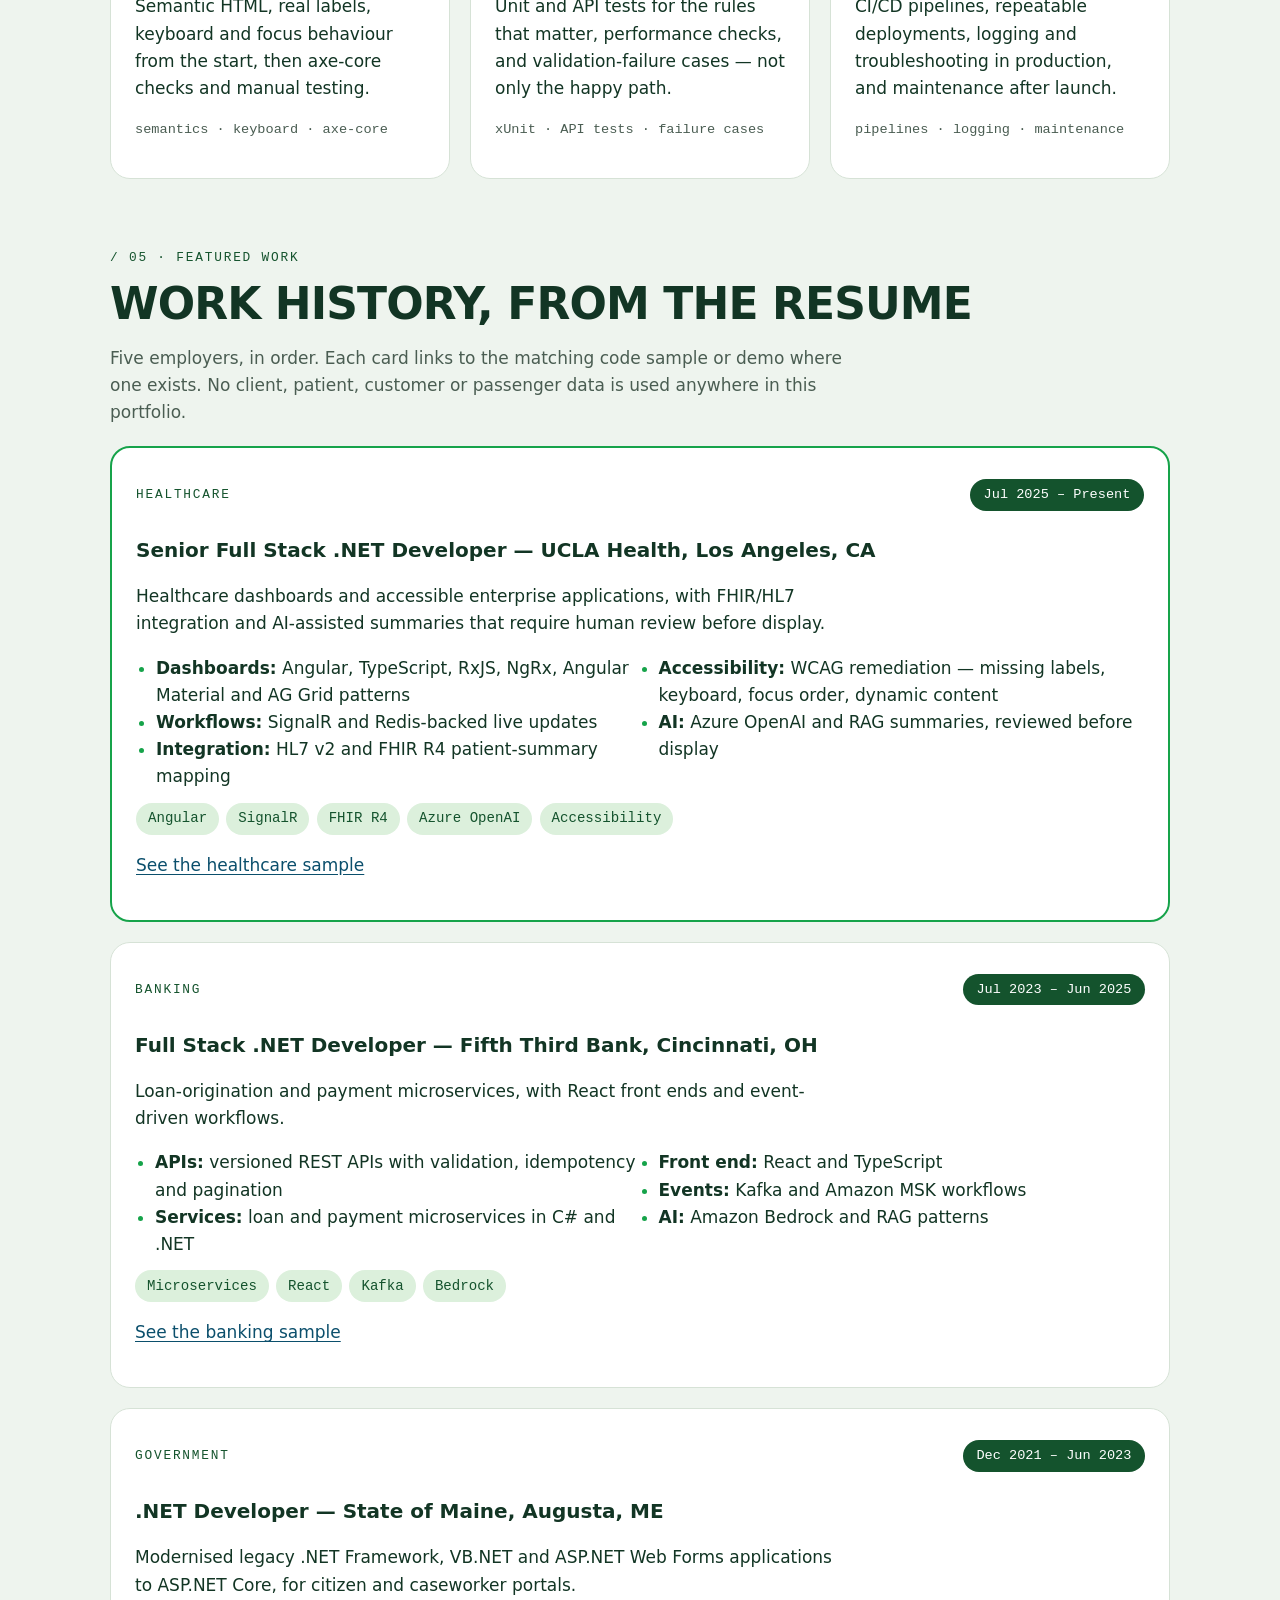
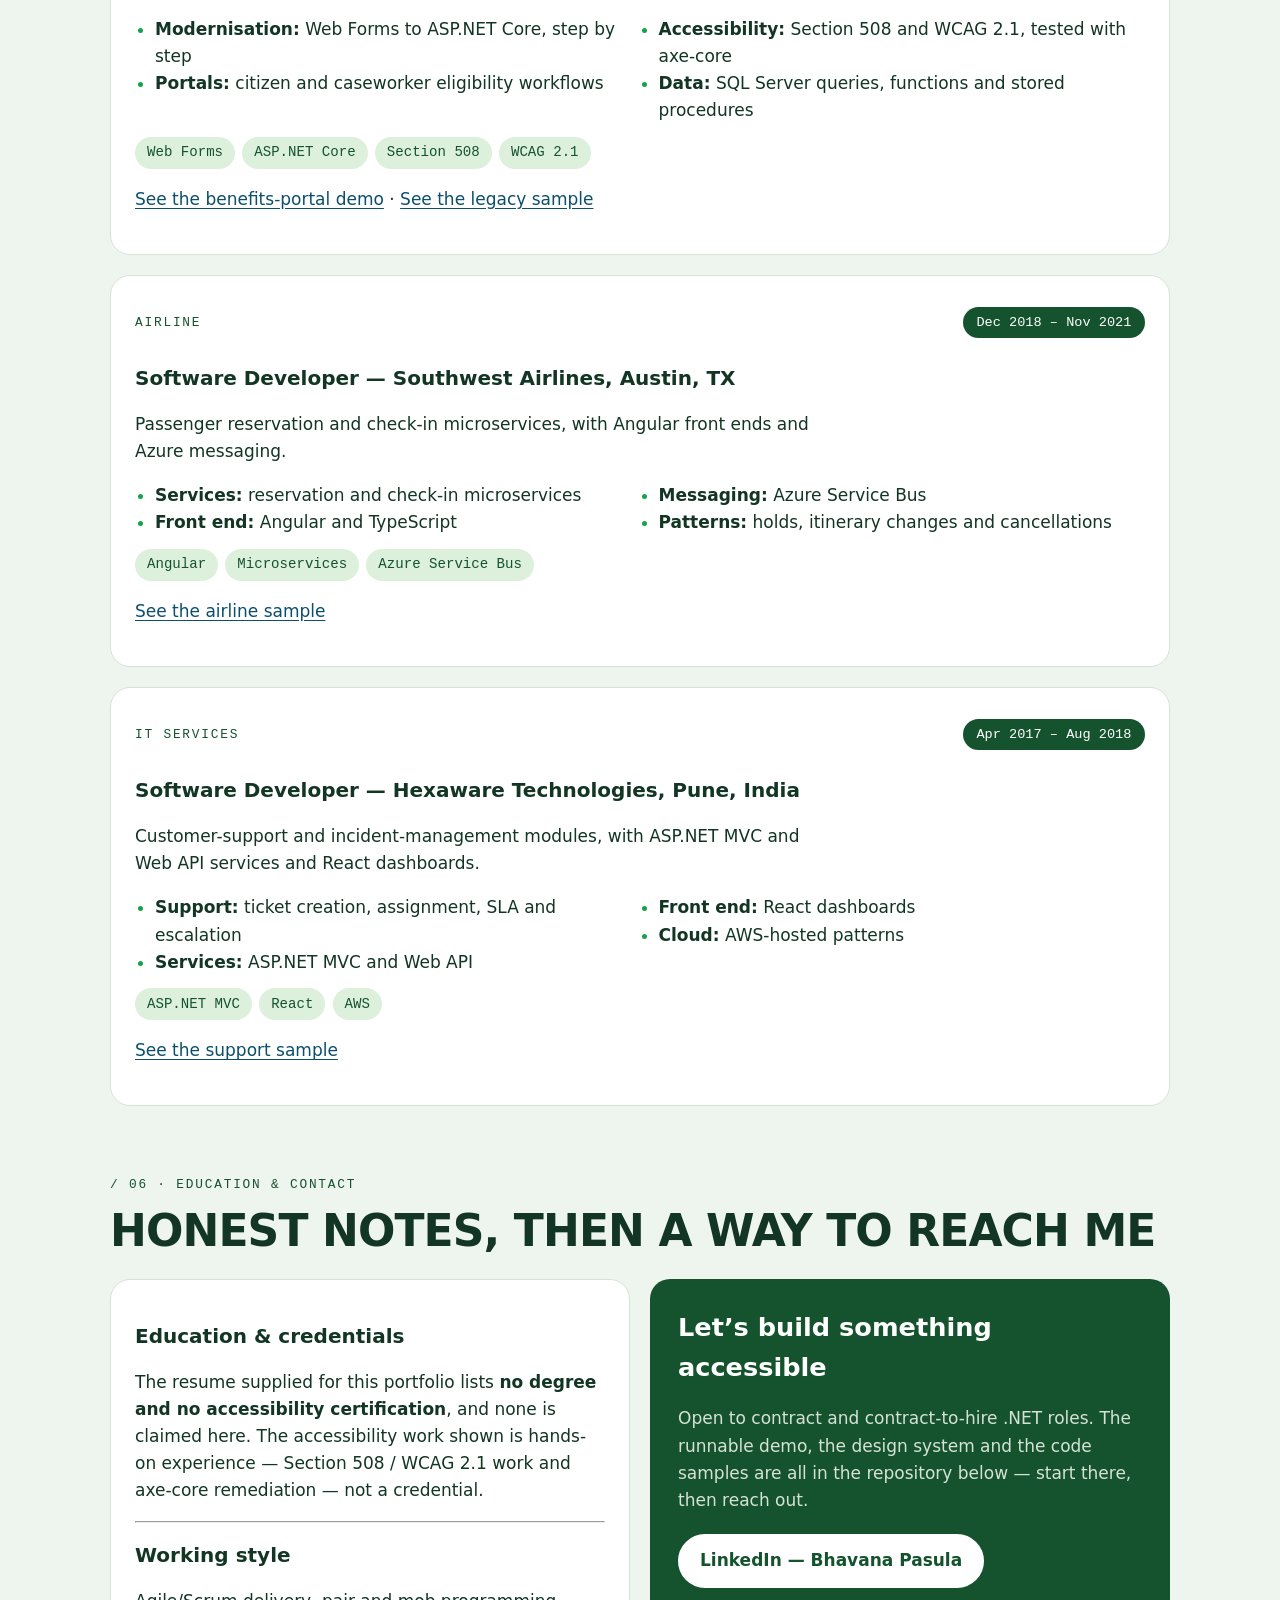
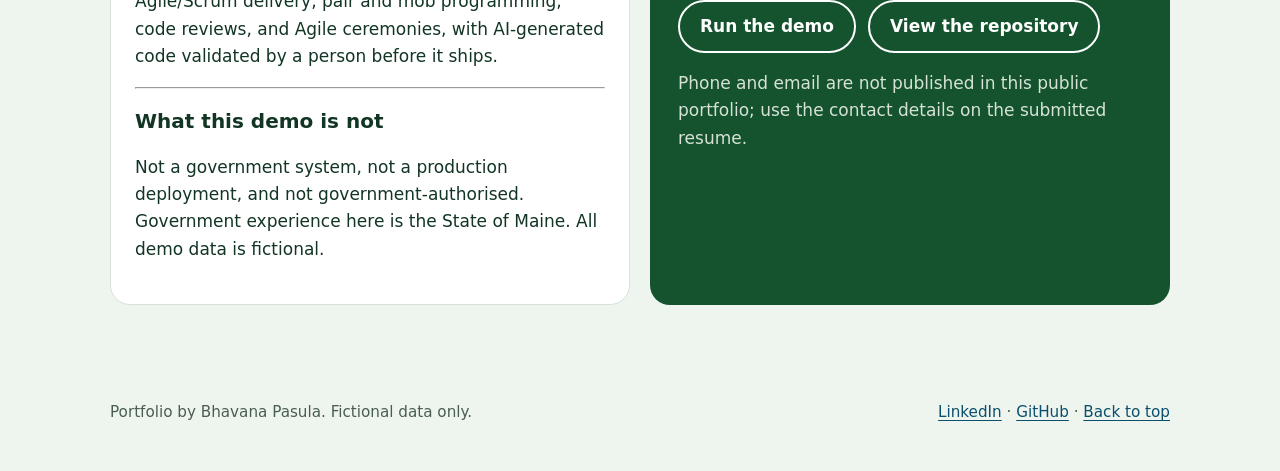
==== commit 748cc894: "Remove 'Two minutes, no database required' run-it-yourself section from home page" ====
--- a/src/IowaBenefitsPortal/wwwroot/index.html
+++ b/src/IowaBenefitsPortal/wwwroot/index.html
@@ -248,16 +248,6 @@
     </div>
   </section>
 
-  <section class="pf-section" aria-labelledby="run-heading">
-    <p class="pf-eyebrow">Run it yourself</p>
-    <h2 id="run-heading">Two minutes, no database required</h2>
-    <pre><code>git clone https://github.com/pbhavana0604/bhavana-pasula-portfolio.git
-cd bhavana-pasula-portfolio
-dotnet restore IowaBenefitsPortal.sln
-dotnet run --project src/IowaBenefitsPortal/IowaBenefitsPortal.csproj --urls http://localhost:5111</code></pre>
-    <p>Then open http://localhost:5111/ — this page. Try the demo: <a href="benefits.html">Benefits demo</a> → <a href="apply.html">Apply (demo)</a> → get a reference like <code>IA-DEMO-2026-000201</code> → <a href="status.html">Check status</a>. Seeded references: <code>IA-DEMO-2026-000101</code>, <code>IA-DEMO-2026-000102</code>.</p>
-    <p>Other pages in this site: <a href="projects.html">Projects</a> &middot; <a href="code-samples.html">Code samples</a> &middot; <a href="design-system.html">Design system</a> &middot; <a href="services.html">Services</a></p>
-  </section>
 </main>
 <div id="live-region" class="visually-hidden" aria-live="polite" role="status"></div>
 <footer class="pf-footer">
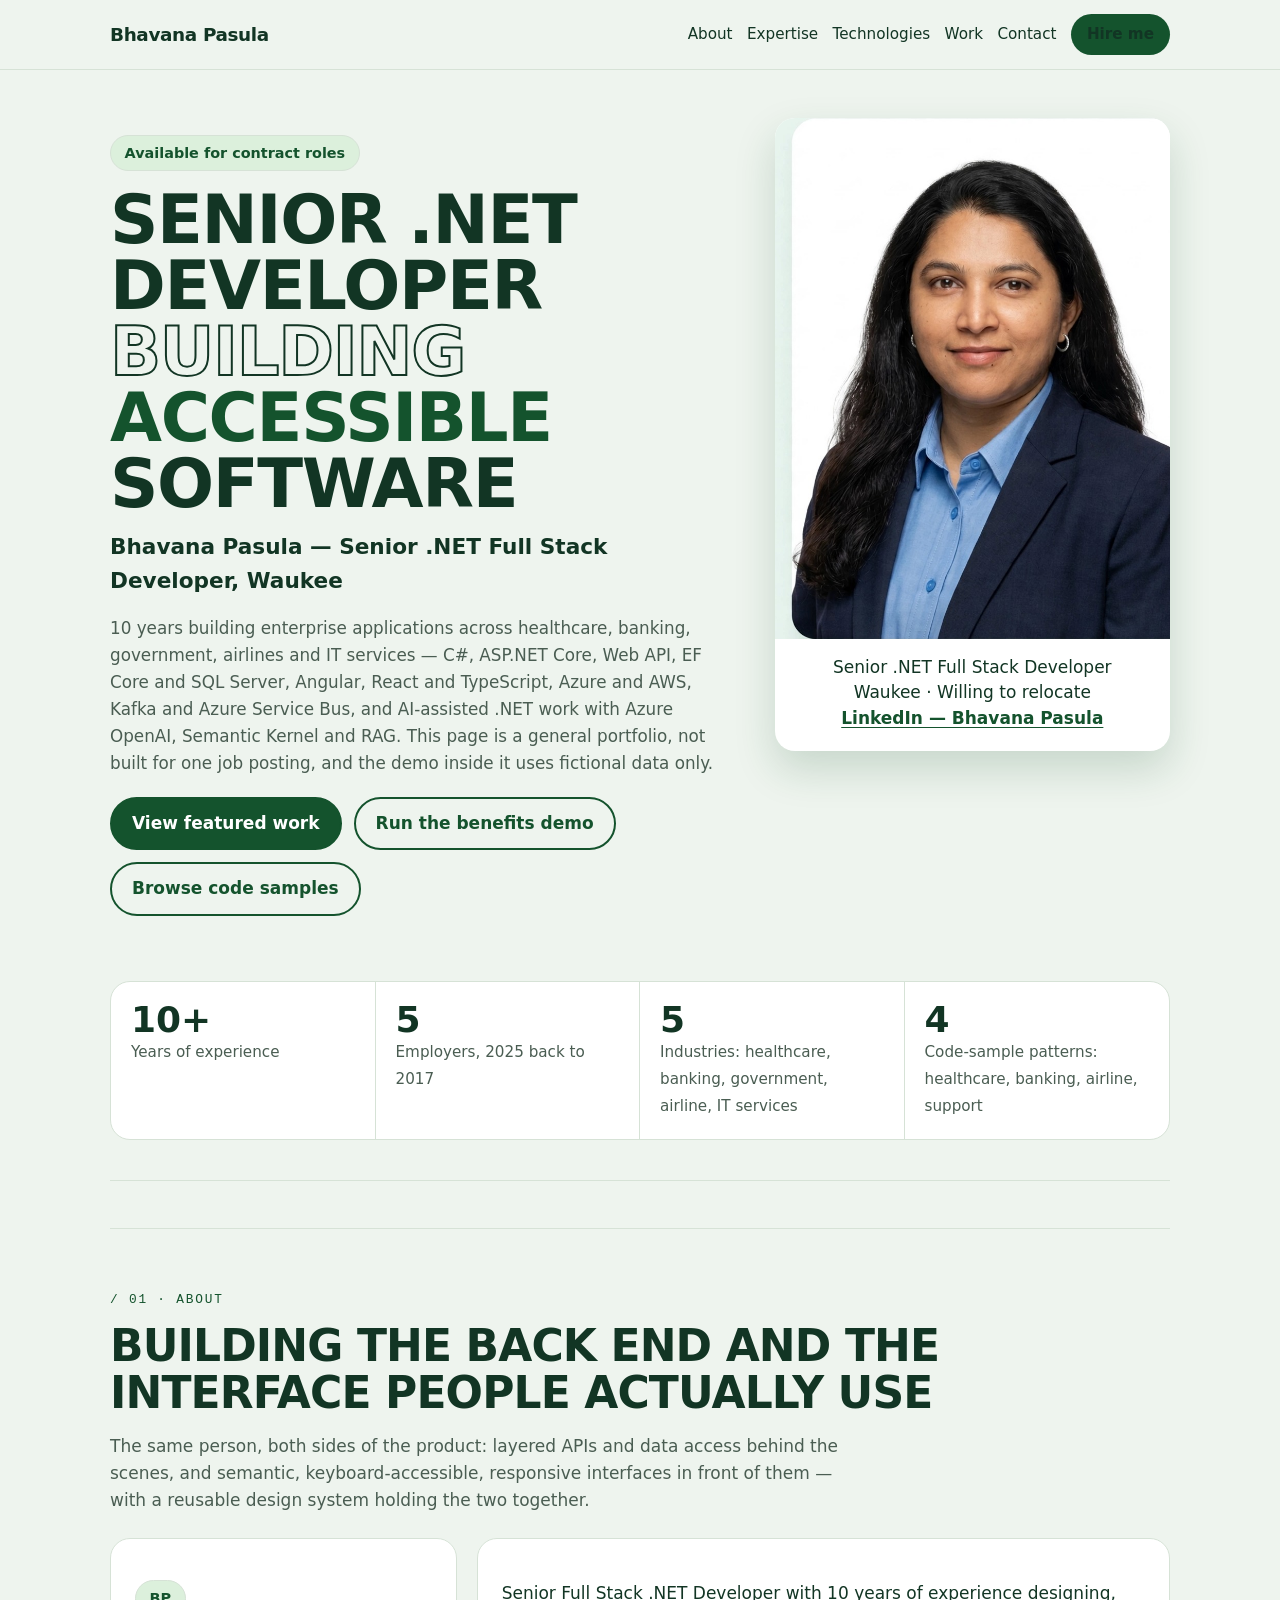
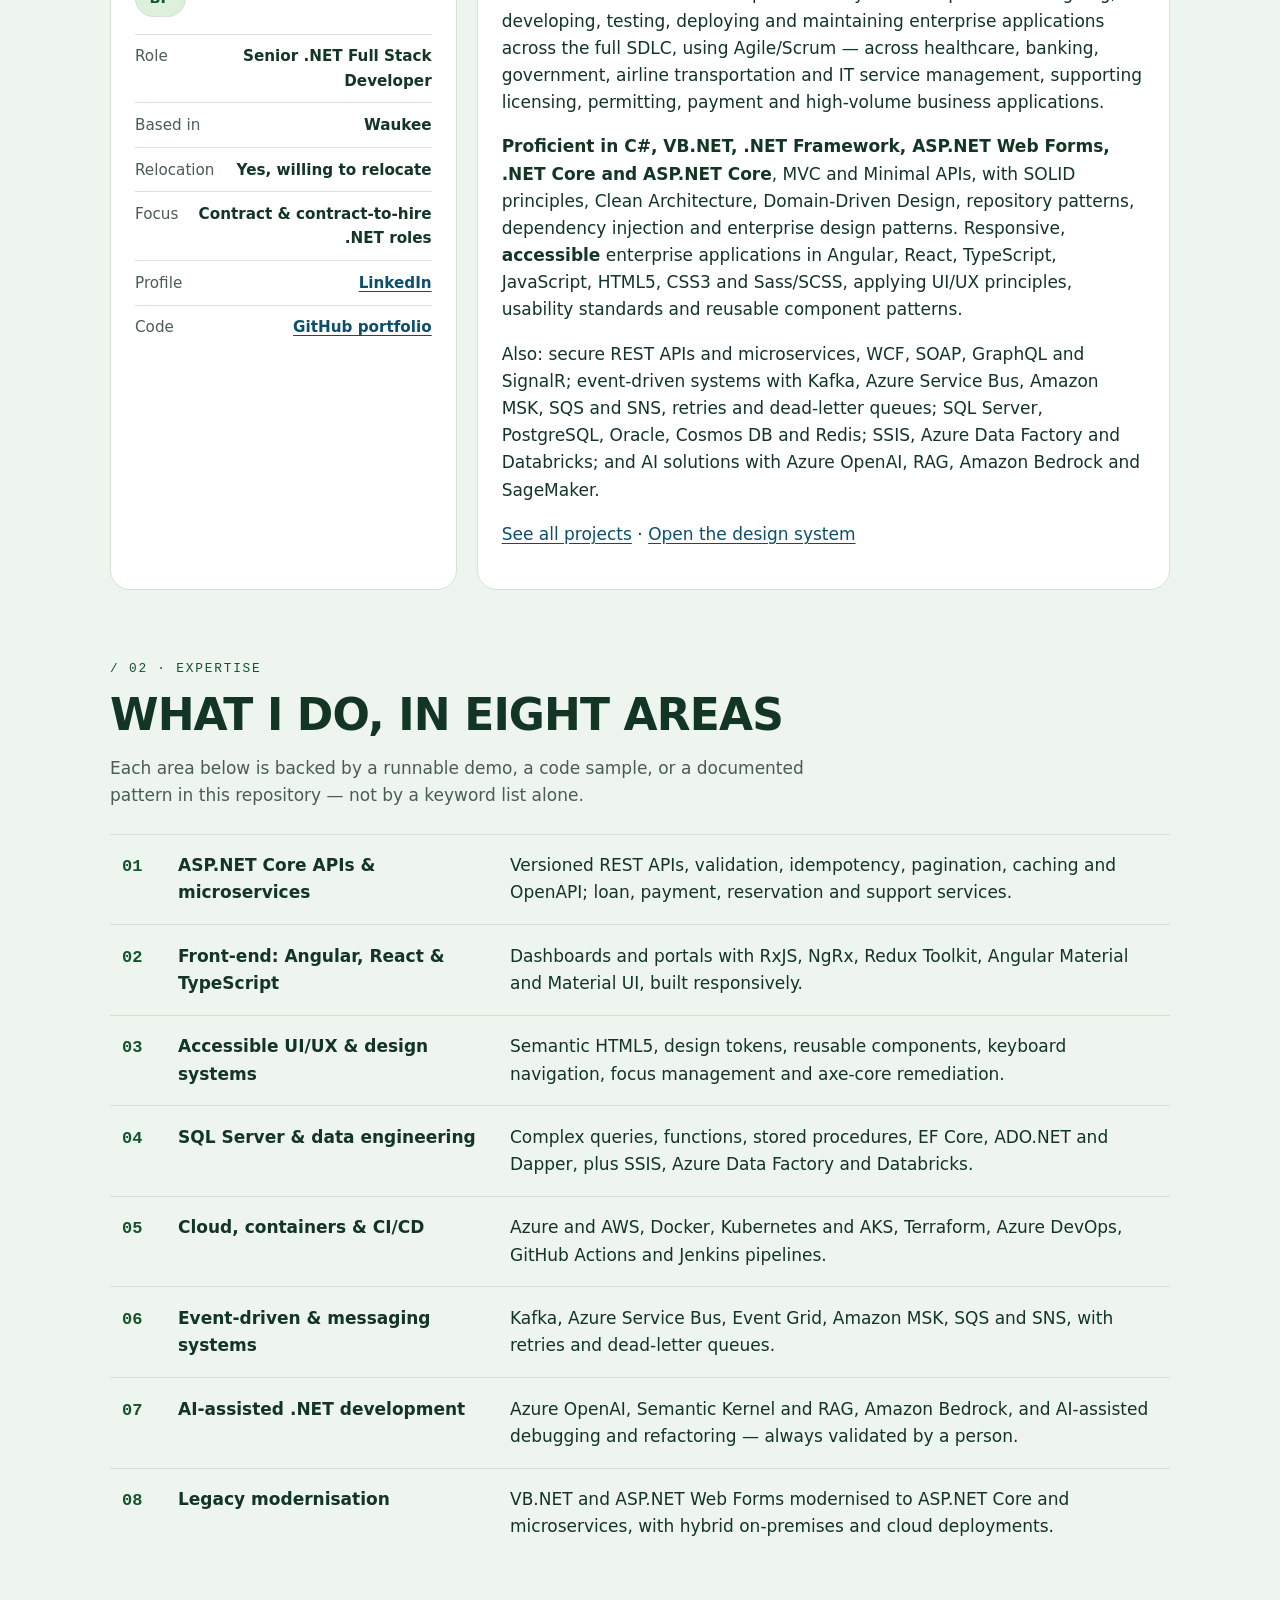
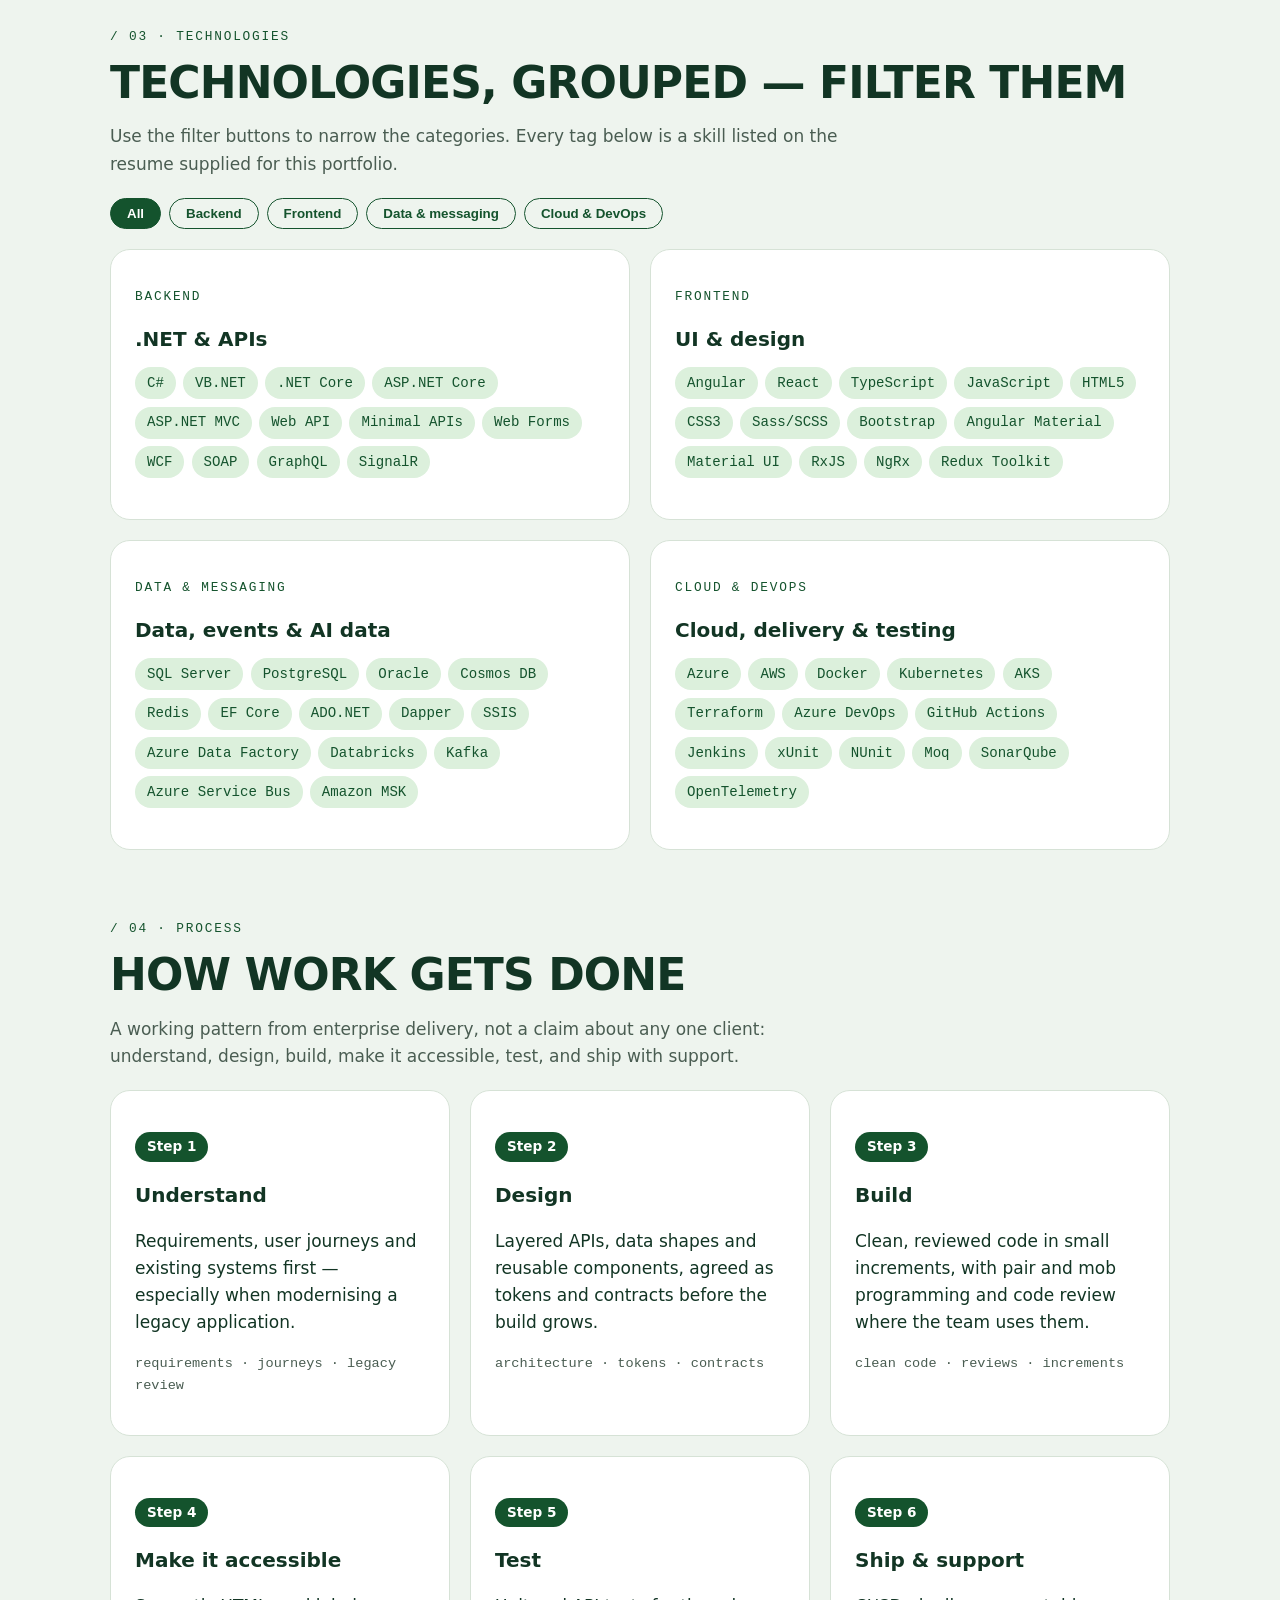
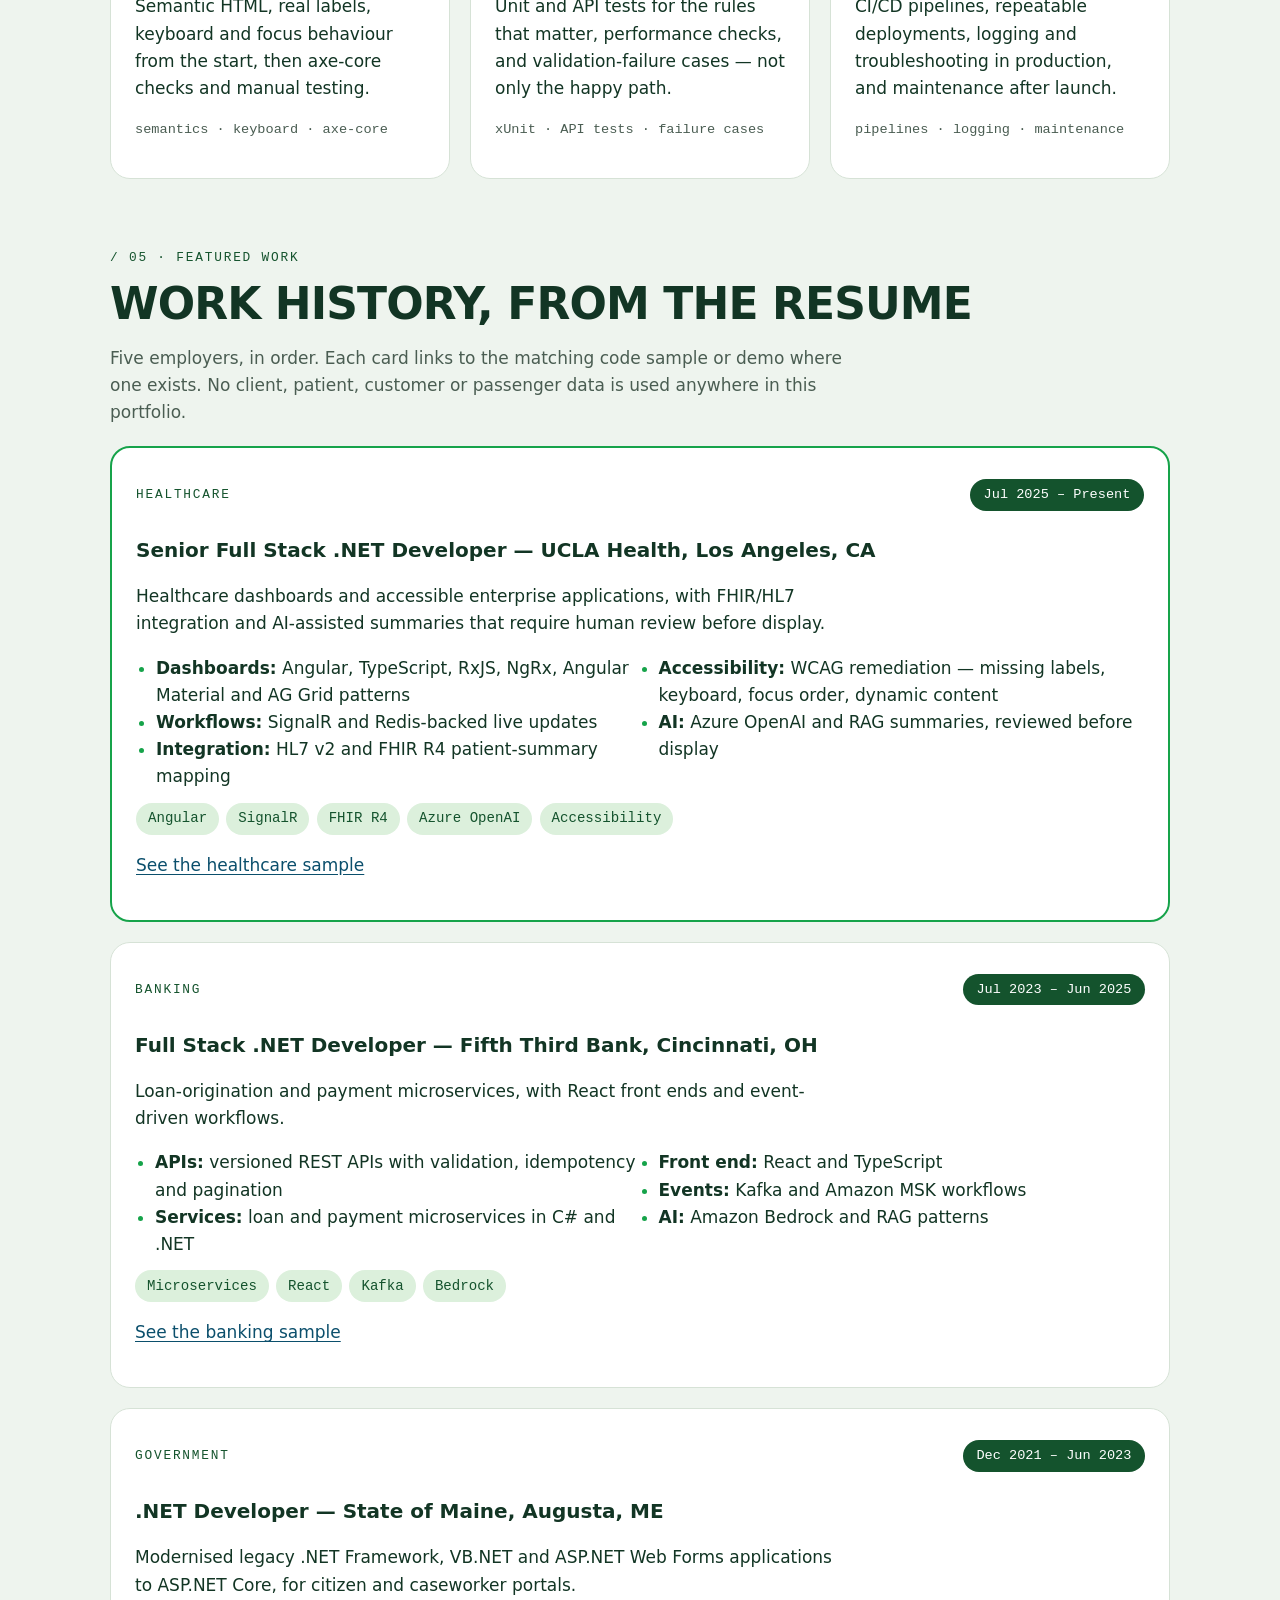
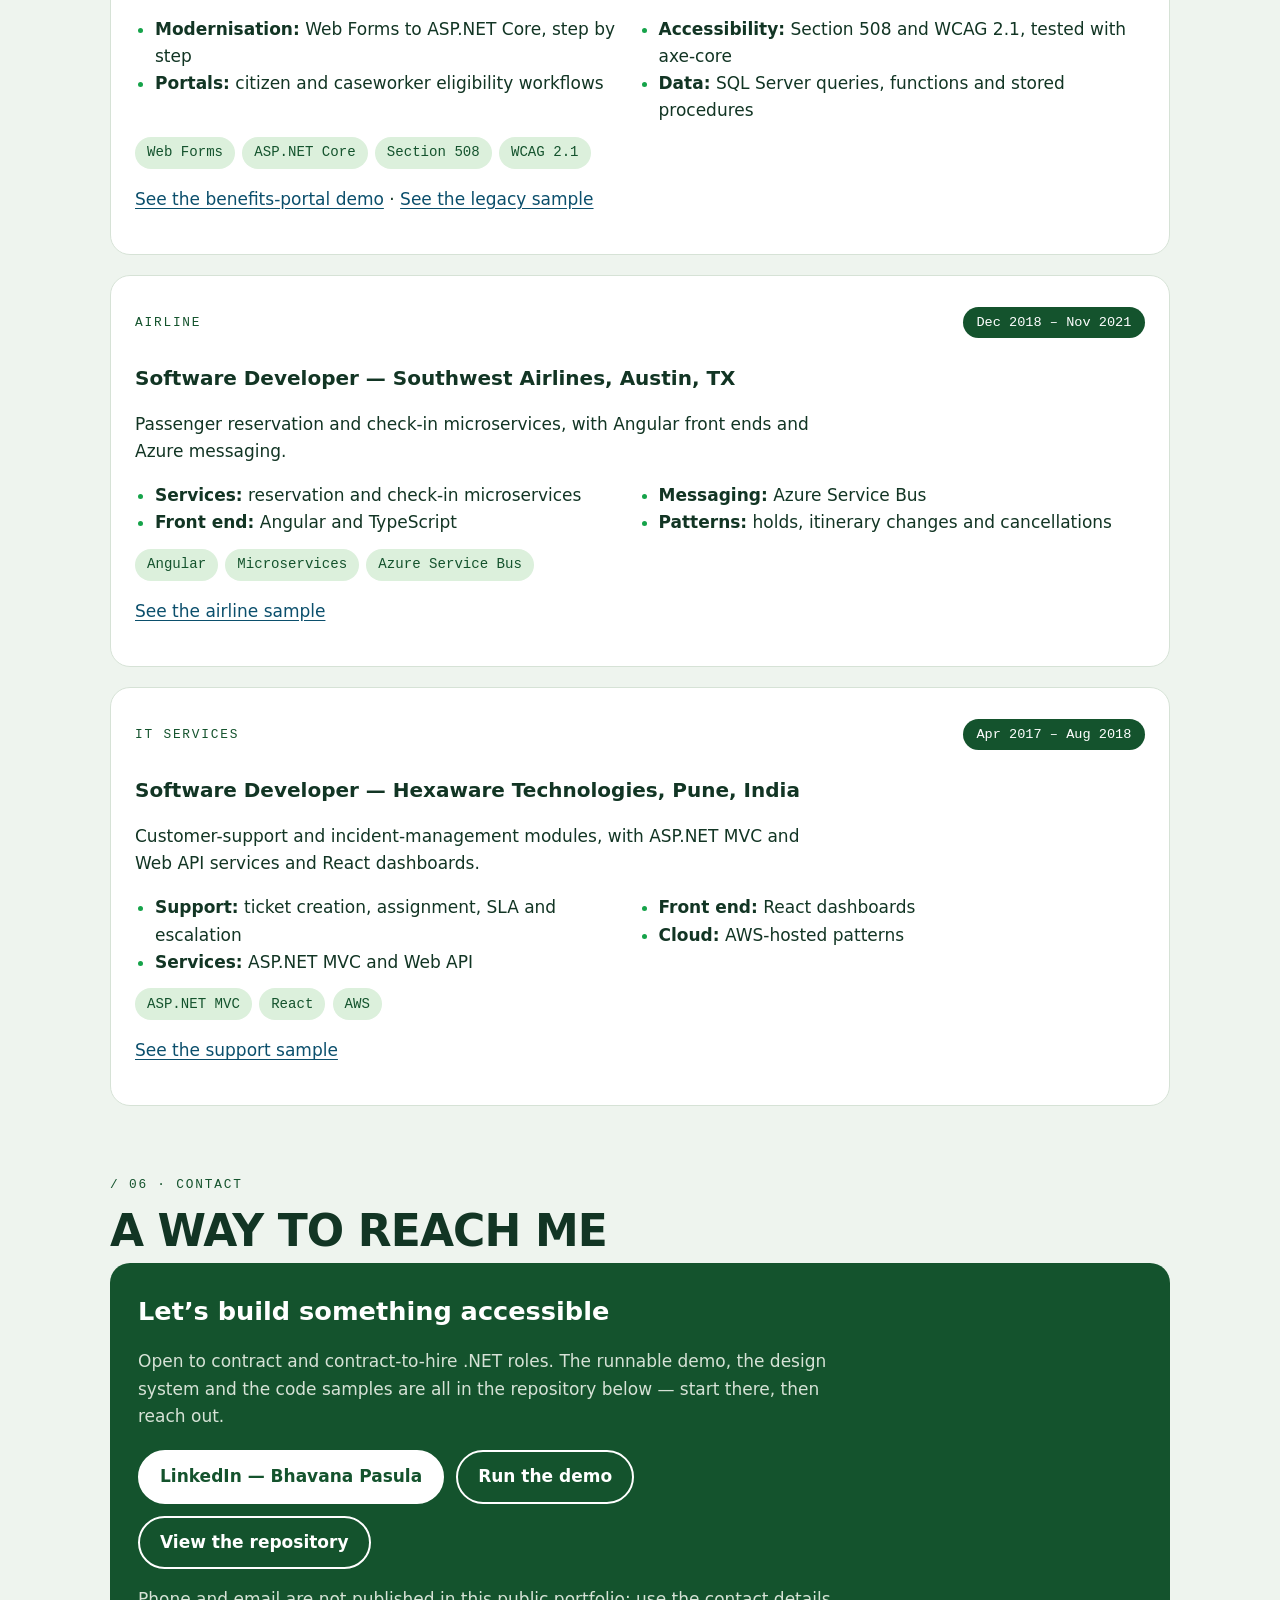
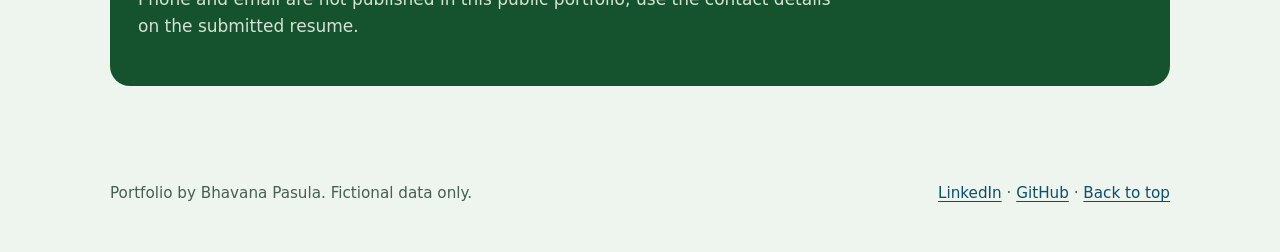
==== commit 65b843e9: "Remove honest-notes card from home; keep contact panel as final section" ====
--- a/src/IowaBenefitsPortal/wwwroot/index.html
+++ b/src/IowaBenefitsPortal/wwwroot/index.html
@@ -19,7 +19,7 @@
       <a href="#expertise">Expertise</a>
       <a href="#technologies">Technologies</a>
       <a href="#work">Work</a>
-      <a href="#education">Education</a>
+      <a href="#contact">Contact</a>
       <a class="pf-hire" href="#contact">Hire me</a>
     </nav>
   </div>
@@ -221,30 +221,18 @@
     </article>
   </section>
 
-  <section class="pf-section" id="education" aria-labelledby="education-heading">
-    <p class="pf-eyebrow">/ 06 &middot; Education &amp; contact</p>
-    <h2 id="education-heading">Honest notes, then a way to reach me</h2>
-    <div class="pf-two-col pf-two-col-even">
-      <div class="pf-card">
-        <h3>Education &amp; credentials</h3>
-        <p>The resume supplied for this portfolio lists <strong>no degree and no accessibility certification</strong>, and none is claimed here. The accessibility work shown is hands-on experience — Section 508 / WCAG 2.1 work and axe-core remediation — not a credential.</p>
-        <hr>
-        <h3>Working style</h3>
-        <p>Agile/Scrum delivery, pair and mob programming, code reviews, and Agile ceremonies, with AI-generated code validated by a person before it ships.</p>
-        <hr>
-        <h3>What this demo is not</h3>
-        <p>Not a government system, not a production deployment, and not government-authorised. Government experience here is the State of Maine. All demo data is fictional.</p>
-      </div>
-      <div class="pf-contact" id="contact">
-        <h3>Let&rsquo;s build something accessible</h3>
-        <p>Open to contract and contract-to-hire .NET roles. The runnable demo, the design system and the code samples are all in the repository below — start there, then reach out.</p>
-        <p class="pf-actions">
-          <a class="pf-btn" href="https://www.linkedin.com/in/bhavana2708/">LinkedIn — Bhavana Pasula</a>
-          <a class="pf-btn pf-btn-outline" href="benefits.html">Run the demo</a>
-          <a class="pf-btn pf-btn-outline" href="https://github.com/pbhavana0604/bhavana-pasula-portfolio">View the repository</a>
-        </p>
-        <p>Phone and email are not published in this public portfolio; use the contact details on the submitted resume.</p>
-      </div>
+  <section class="pf-section" aria-labelledby="contact-heading">
+    <p class="pf-eyebrow">/ 06 &middot; Contact</p>
+    <h2 id="contact-heading">A way to reach me</h2>
+    <div class="pf-contact" id="contact">
+      <h3>Let&rsquo;s build something accessible</h3>
+      <p>Open to contract and contract-to-hire .NET roles. The runnable demo, the design system and the code samples are all in the repository below — start there, then reach out.</p>
+      <p class="pf-actions">
+        <a class="pf-btn" href="https://www.linkedin.com/in/bhavana2708/">LinkedIn — Bhavana Pasula</a>
+        <a class="pf-btn pf-btn-outline" href="benefits.html">Run the demo</a>
+        <a class="pf-btn pf-btn-outline" href="https://github.com/pbhavana0604/bhavana-pasula-portfolio">View the repository</a>
+      </p>
+      <p>Phone and email are not published in this public portfolio; use the contact details on the submitted resume.</p>
     </div>
   </section>
 
